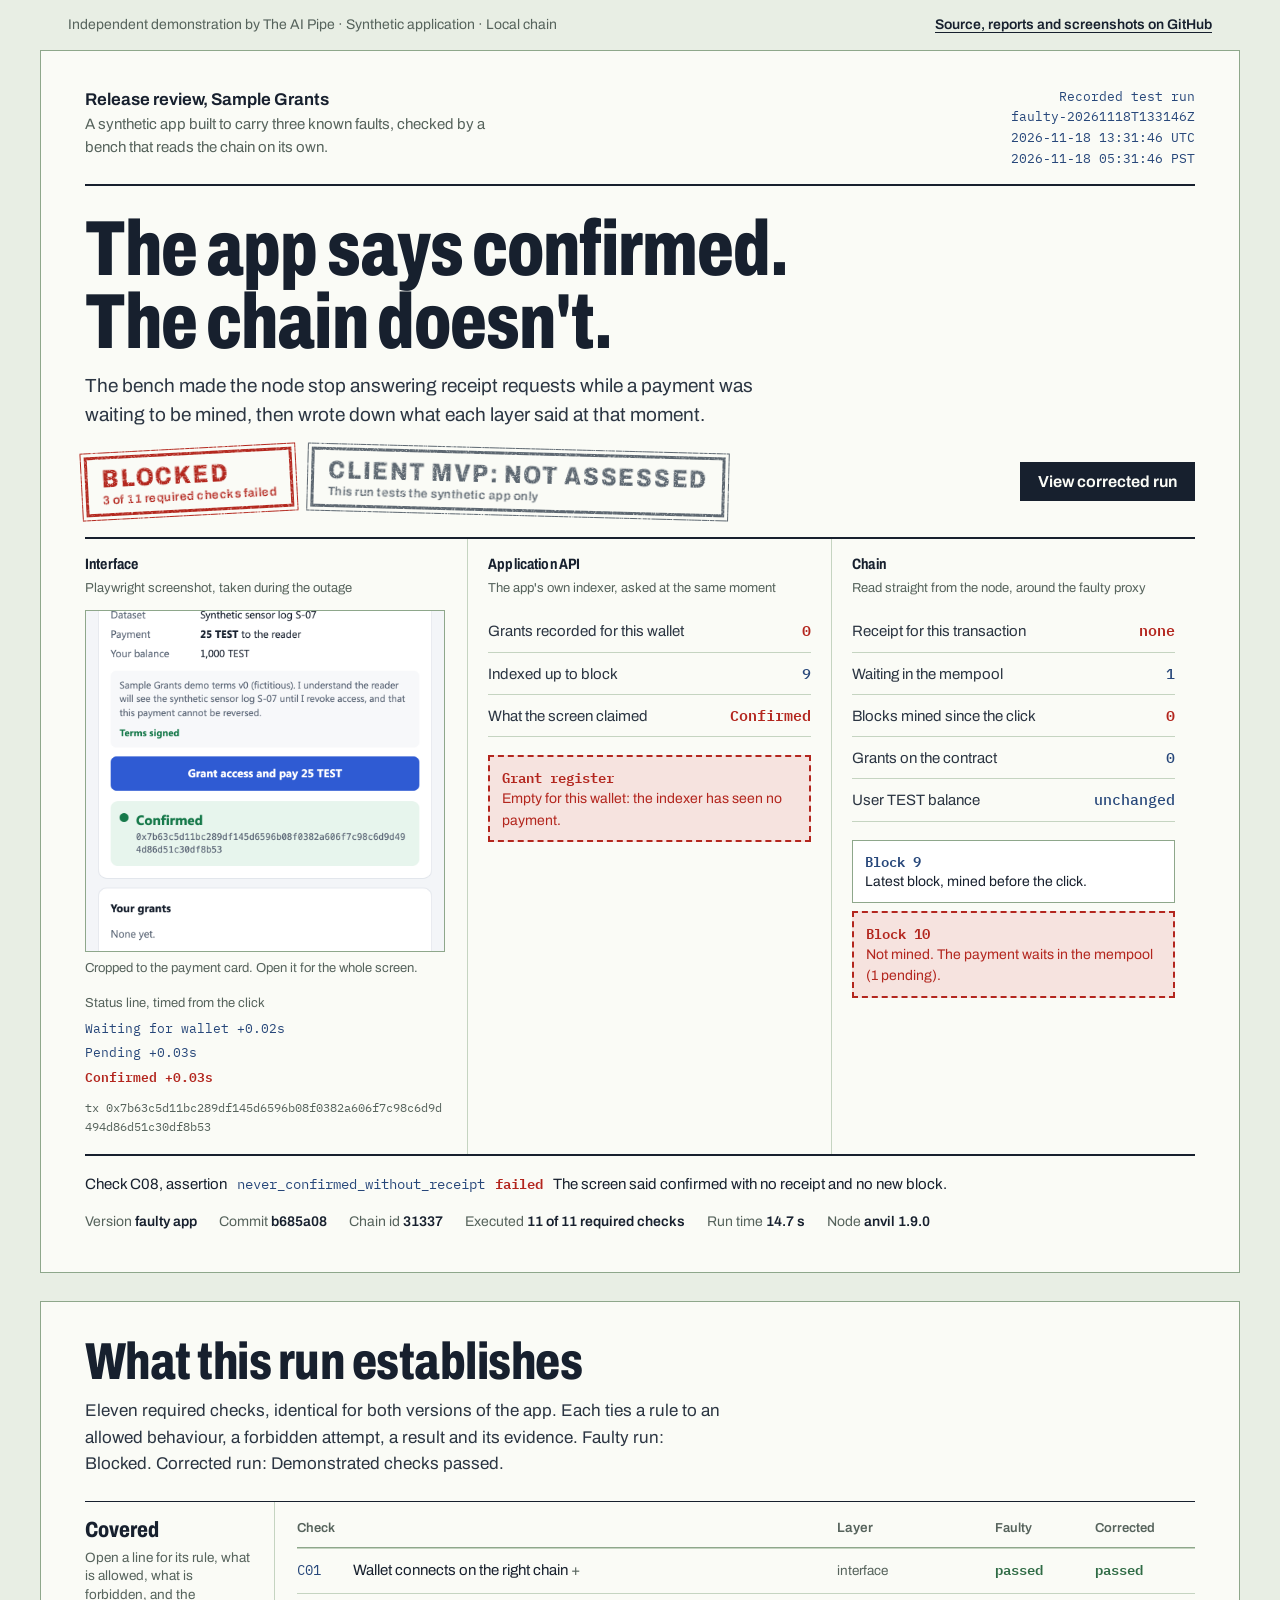
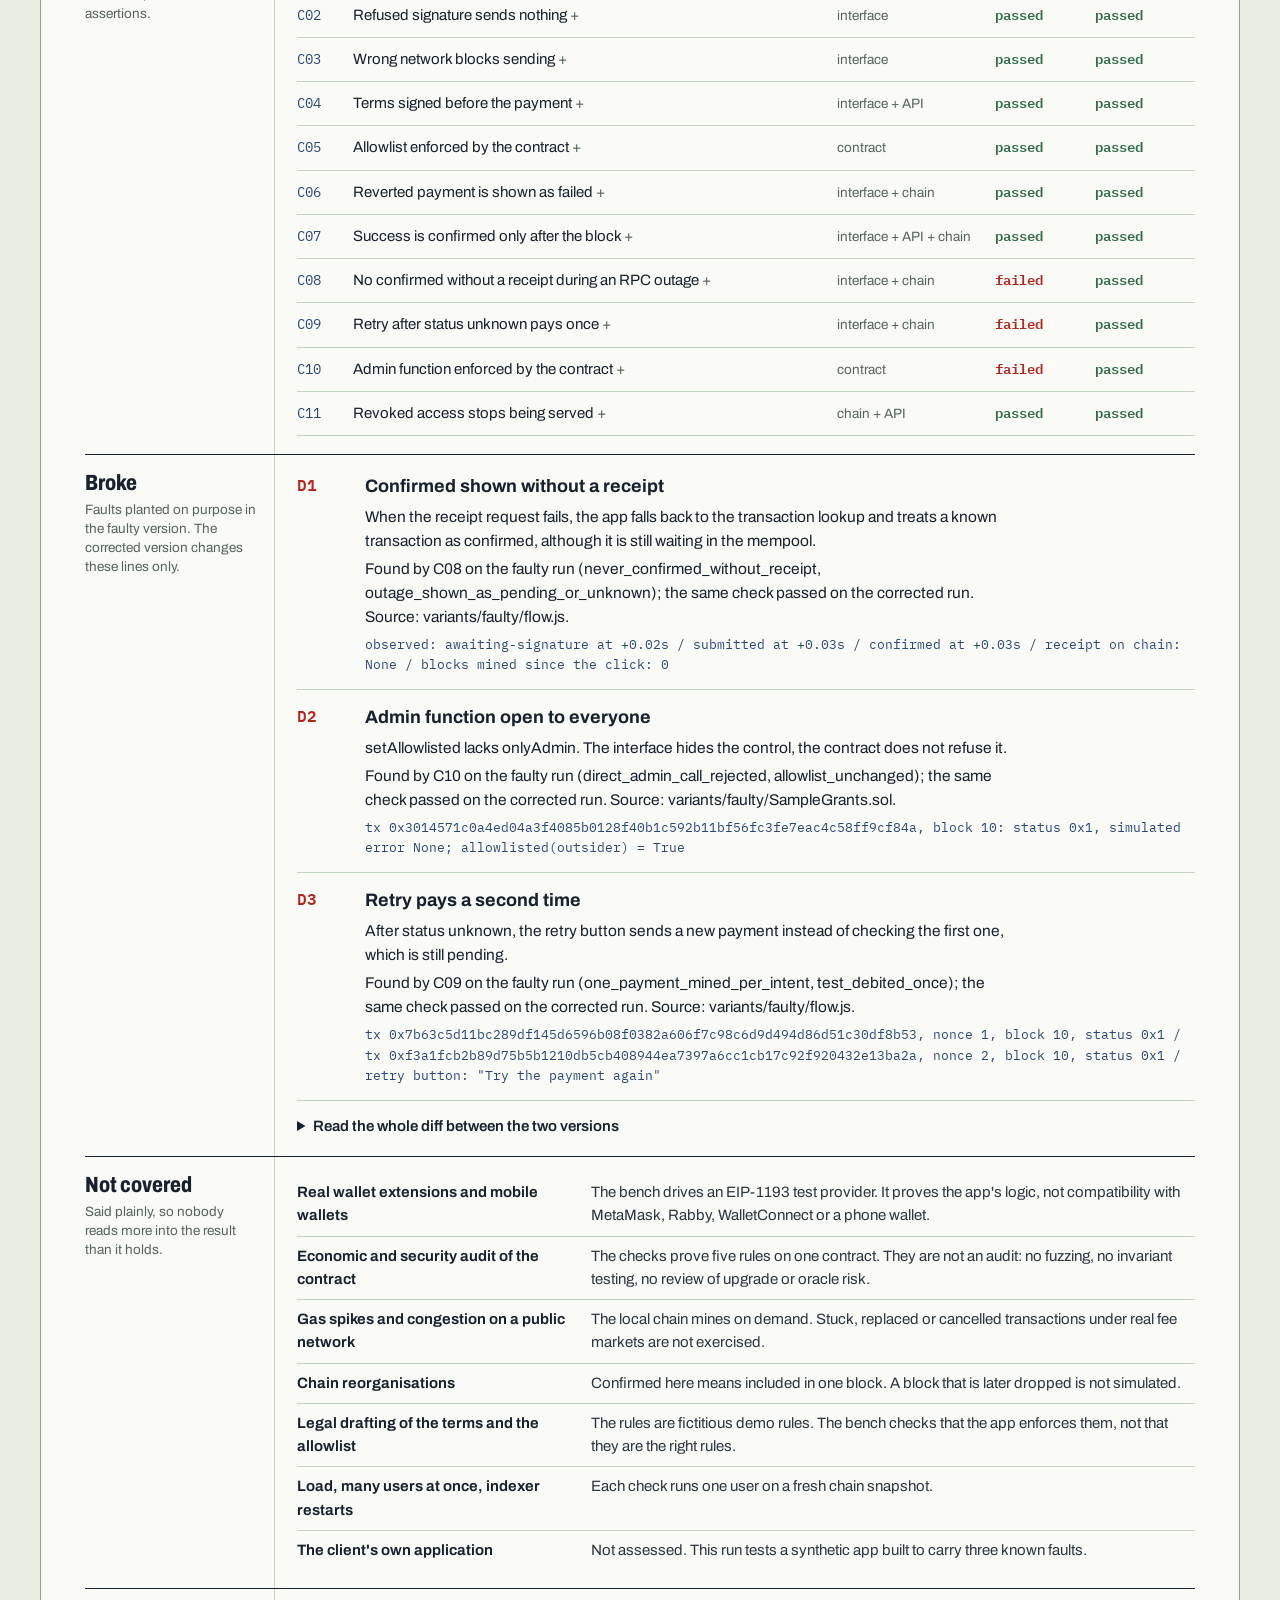
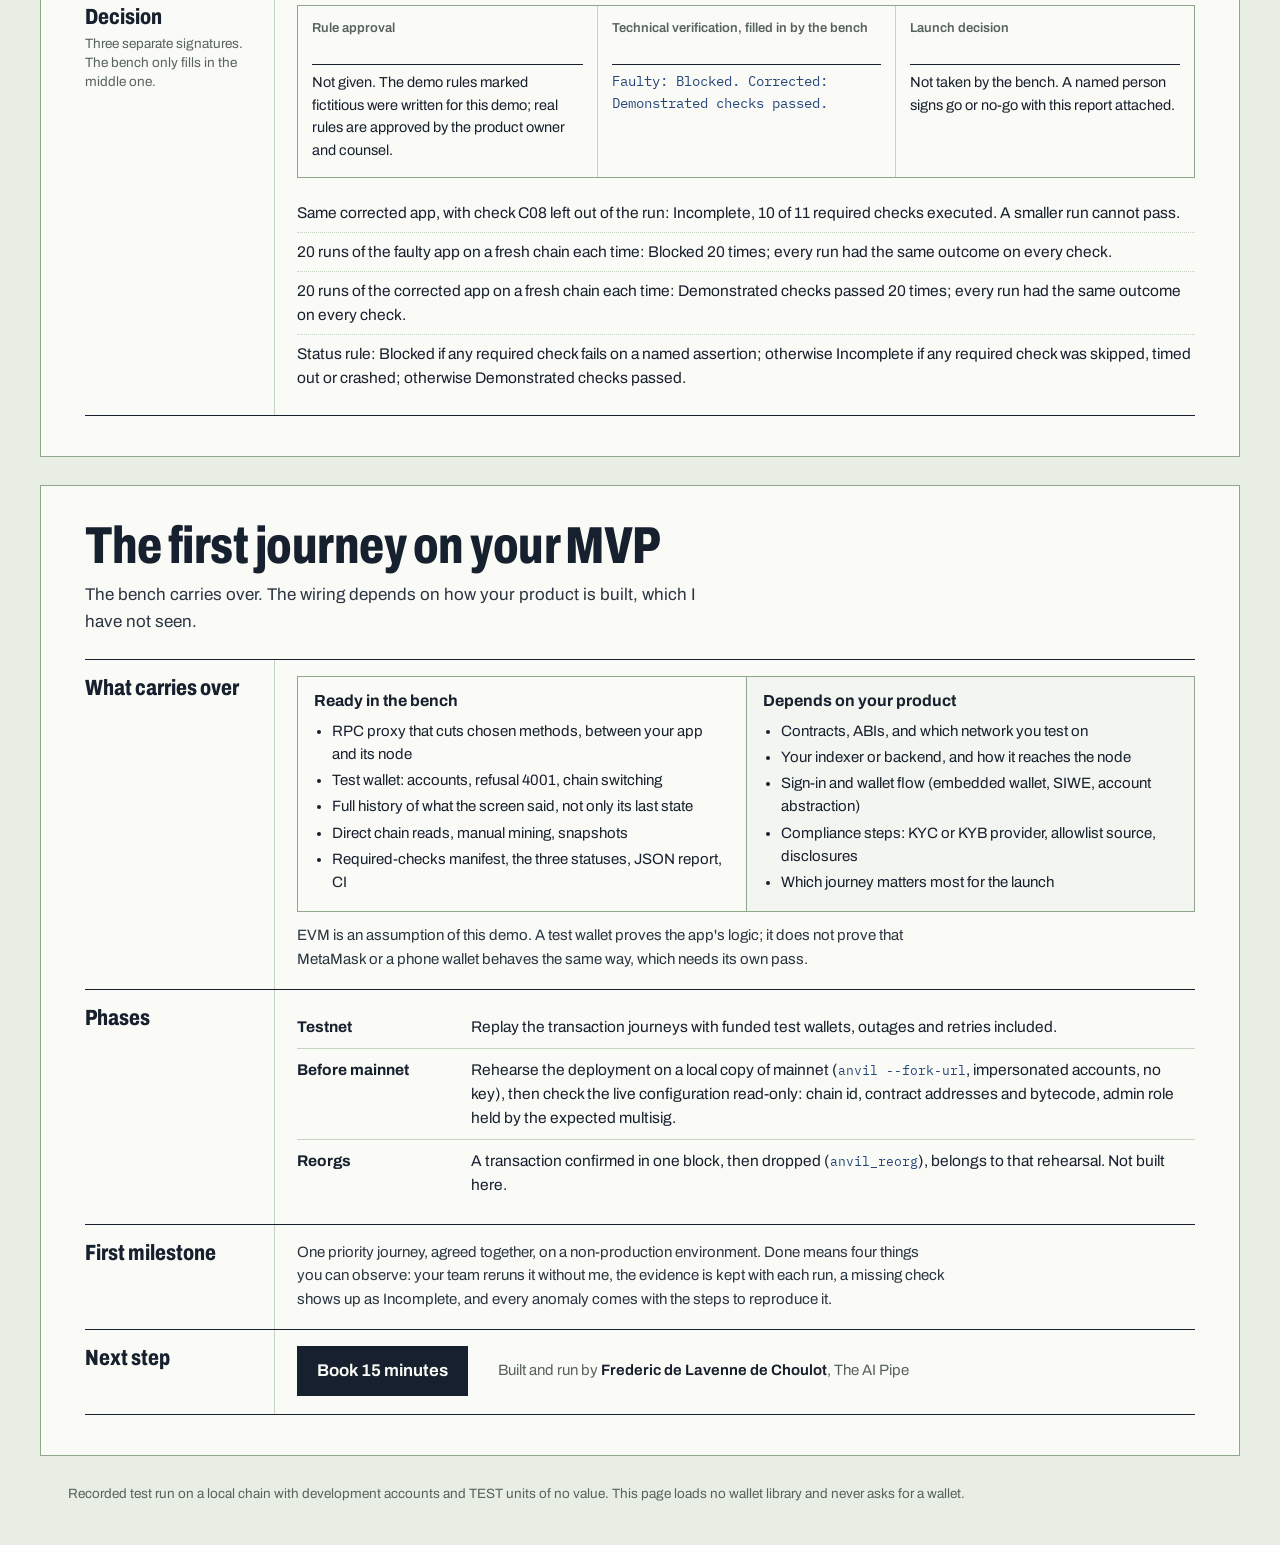
==== site/index.html @ fc31a2d0 "Recorded runs (faulty, corrected, one check removed), 20-run stability per variant, demo page and it" ====
<!doctype html>
<html lang="en">
<head>
<meta charset="utf-8">
<meta name="viewport" content="width=device-width, initial-scale=1">
<meta name="robots" content="noindex, nofollow">
<title>Release Evidence Bench</title>
<meta name="description" content="A release bench for EVM dApps, run on a synthetic app with three planted faults: the screen said confirmed while the chain had nothing.">
<link rel="icon" href="favicon.svg" type="image/svg+xml">
<link rel="icon" href="favicon.png" type="image/png">
<link rel="apple-touch-icon" href="apple-touch-icon.png">
<link rel="preconnect" href="https://fonts.googleapis.com">
<link rel="preconnect" href="https://fonts.gstatic.com" crossorigin>
<link href="https://fonts.googleapis.com/css2?family=Archivo:wdth,wght@62..125,300..900&family=IBM+Plex+Mono:wght@400;500;600&display=swap" rel="stylesheet">
<style>
:root {
  --paper: #e8eee4;
  --sheet: #fafbf6;
  --rule: #c5d4c1;
  --rule-strong: #8ea78b;
  --ink: #17202e;
  --muted: #56635c;
  --carbon: #27477a;
  --red: #b3261e;
  --red-wash: #f6e3df;
  --green: #2f6b45;
  --green-wash: #e1efe5;
  --grey-stamp: #5c6670;
  --mono: "IBM Plex Mono", ui-monospace, Menlo, monospace;
  --sans: "Archivo", system-ui, sans-serif;
}
* { box-sizing: border-box; }
html { -webkit-text-size-adjust: 100%; }
body { margin: 0; background: var(--paper); color: var(--ink); font: 400 17px/1.55 var(--sans); font-variation-settings: "wdth" 100; }
a { color: inherit; text-decoration-thickness: 1px; text-underline-offset: 3px; }
a:focus-visible, button:focus-visible, summary:focus-visible { outline: 2px solid var(--carbon); outline-offset: 3px; }
code, .typed { font-family: var(--mono); color: var(--carbon); font-size: .86em; }

.strip { display: flex; justify-content: space-between; gap: 16px; flex-wrap: wrap; max-width: 1200px; margin: 0 auto; padding: 14px 28px; font-size: 14px; color: var(--muted); }
.strip a { color: var(--ink); font-weight: 600; }

.sheet { max-width: 1200px; margin: 0 auto 28px; background: var(--sheet); border: 1px solid var(--rule-strong); }

/* ---------- 1. the contradiction ---------- */
.review { padding: 36px 44px 40px; position: relative; }
.formhead { display: flex; justify-content: space-between; gap: 24px; align-items: flex-start; border-bottom: 2px solid var(--ink); padding-bottom: 14px; }
.formhead .doc { font-size: 15px; color: var(--muted); max-width: 46ch; }
.formhead .doc strong { color: var(--ink); font-weight: 650; display: block; font-size: 17px; }
.recorded { font-family: var(--mono); font-size: 13px; color: var(--carbon); text-align: right; line-height: 1.6; }
h1 { font-weight: 820; font-variation-settings: "wdth" 72; font-size: clamp(44px, 6.1vw, 86px); line-height: .94; letter-spacing: -.012em; margin: 26px 0 12px; max-width: none; }
h1 span { display: block; }
.lede { font-size: 19px; max-width: 62ch; margin: 0 0 22px; color: #2b3542; }

.verdict { display: flex; gap: 18px; align-items: center; flex-wrap: wrap; margin: 0 0 26px; }
.stamp { --c: var(--red); font-weight: 800; font-variation-settings: "wdth" 88; font-size: 25px; letter-spacing: .07em; text-transform: uppercase; color: var(--c); border: 3px solid var(--c); outline: 1px solid var(--c); outline-offset: 3px; padding: 6px 14px 5px; transform: rotate(-3deg); filter: url(#ink); line-height: 1.15; background: transparent; }
.stamp.pass { --c: var(--green); }
.stamp.neutral { --c: var(--grey-stamp); transform: rotate(1.5deg); }
.stamp small { display: block; font-size: 12px; letter-spacing: .04em; font-weight: 600; text-transform: none; font-variation-settings: "wdth" 100; }
.stamp.thud { animation: thud .38s cubic-bezier(.2, .9, .3, 1.2); }
@keyframes thud { 0% { transform: rotate(-3deg) scale(1.35); opacity: 0; } 70% { opacity: 1; } 100% { transform: rotate(-3deg) scale(1); } }
.switch { margin-left: auto; font: 650 16px var(--sans); padding: 11px 18px; background: var(--ink); color: var(--sheet); border: 0; cursor: pointer; }
.switch:hover { background: #2a3648; }

.ledger { display: grid; grid-template-columns: minmax(300px, 1.05fr) 1fr 1fr; border-top: 2px solid var(--ink); border-bottom: 2px solid var(--ink); }
.col { padding: 14px 20px 18px; border-left: 1px solid var(--rule); min-width: 0; }
.col:first-child { border-left: 0; padding-left: 0; }
.col h2 { font-size: 15px; font-weight: 700; font-variation-settings: "wdth" 80; margin: 0 0 2px; letter-spacing: .01em; }
.col .src { font-size: 13px; color: var(--muted); margin: 0 0 12px; }
.shotwrap { display: block; max-width: 360px; border: 1px solid var(--rule-strong); background: #fff; }
.shot { display: block; width: 100%; height: 340px; object-fit: cover; object-position: 50% 74%; }
.shotwrap:hover { border-color: var(--ink); }
.shotnote { font-size: 13px; color: var(--muted); margin: 6px 0 0; }
.entries { margin: 0; }
.entry { display: grid; grid-template-columns: 1fr auto; gap: 12px; padding: 9px 0 8px; border-bottom: 1px solid var(--rule); align-items: baseline; }
.entry dt { font-size: 15px; color: #2b3542; }
.entry dd { margin: 0; font-family: var(--mono); color: var(--carbon); font-size: 15px; text-align: right; font-weight: 500; }
.entry.hit dd { color: var(--red); font-weight: 600; }
.entry.ok dd { color: var(--green); font-weight: 600; }
.history { font-family: var(--mono); font-size: 13px; color: var(--carbon); margin: 14px 0 0; padding: 0; list-style: none; }
.history li { padding: 2px 0; }
.history li.bad { color: var(--red); font-weight: 600; }
.blocks { margin: 18px 0 0; display: grid; gap: 8px; }
.blk { border: 1px solid var(--rule-strong); padding: 9px 12px; font-size: 14px; background: #fff; }
.blk b { display: block; font-family: var(--mono); font-weight: 600; color: var(--carbon); font-size: 14px; }
.blk.open { border: 2px dashed var(--carbon); background: transparent; color: var(--carbon); }
.blk.open.hit { border-color: var(--red); color: var(--red); background: var(--red-wash); }
.blk.open.hit b { color: var(--red); }
.histcap { font-size: 13px; color: var(--muted); margin: 14px 0 0; }
.history { margin-top: 4px !important; }
.txline { font-family: var(--mono); font-size: 12px; color: var(--muted); word-break: break-all; margin-top: 10px; }
.finding { margin: 16px 0 0; font-size: 15px; display: flex; gap: 10px; flex-wrap: wrap; align-items: baseline; }
.finding .typed { font-size: 14px; }
.finding .res { font-family: var(--mono); font-weight: 600; font-size: 14px; }
.finding .res.failed { color: var(--red); } .finding .res.passed { color: var(--green); }
.runmeta { margin-top: 14px; font-size: 14px; color: var(--muted); display: flex; gap: 6px 22px; flex-wrap: wrap; }
.runmeta span b { font-weight: 600; color: var(--ink); }

/* ---------- forms: sections 2 and 3 ---------- */
.form { padding: 34px 44px 40px; }
.form > h2 { font-weight: 800; font-variation-settings: "wdth" 75; font-size: clamp(32px, 4.2vw, 52px); line-height: 1; margin: 0 0 10px; letter-spacing: -.01em; }
.form > .intro { max-width: 64ch; margin: 0 0 24px; color: #2b3542; }
.row { display: grid; grid-template-columns: 190px 1fr; border-top: 1px solid var(--ink); }
.row:last-of-type { border-bottom: 1px solid var(--ink); }
.row > .cap { padding: 16px 18px 16px 0; border-right: 1px solid var(--rule); }
.row > .cap h3 { margin: 0; font-size: 22px; font-weight: 780; font-variation-settings: "wdth" 78; line-height: 1.1; }
.row > .cap p { margin: 6px 0 0; font-size: 13.5px; color: var(--muted); line-height: 1.4; }
.row > .body { padding: 16px 0 18px 22px; min-width: 0; }

table.checks { width: 100%; border-collapse: collapse; font-size: 15px; }
.checks th { text-align: left; font-weight: 600; font-size: 13px; color: var(--muted); padding: 0 8px 8px 0; border-bottom: 1px solid var(--rule-strong); }
.checks td { padding: 0; border-bottom: 1px solid var(--rule); vertical-align: top; }
.checks .res { font-family: var(--mono); font-size: 13.5px; font-weight: 600; white-space: nowrap; }
.res.passed { color: var(--green); } .res.failed { color: var(--red); } .res.skipped, .res.error { color: #8a5a00; }
.checks button.rowbtn { all: unset; box-sizing: border-box; display: grid; grid-template-columns: 48px 1fr 150px 92px 100px; gap: 8px; width: 100%; padding: 10px 0; cursor: pointer; align-items: baseline; }
.checks button.rowbtn:hover .t { text-decoration: underline; text-underline-offset: 3px; }
.checks button.rowbtn:focus-visible { outline: 2px solid var(--carbon); outline-offset: 2px; }
.checks .id { font-family: var(--mono); color: var(--carbon); font-size: 13.5px; }
.checks .layer { font-size: 13.5px; color: var(--muted); }
.checks .t::after { content: " +"; color: var(--muted); }
.checks tr.open .t::after { content: " \2212"; }
.headrow { display: grid; grid-template-columns: 48px 1fr 150px 92px 100px; gap: 8px; font-size: 13px; color: var(--muted); font-weight: 600; padding-bottom: 8px; border-bottom: 1px solid var(--rule-strong); }
.trace { display: none; padding: 4px 0 18px 56px; }
tr.open .trace { display: block; }
.chain { display: grid; grid-template-columns: repeat(4, minmax(0, 1fr)); gap: 0; border: 1px solid var(--rule); margin: 6px 0 12px; }
.chain div { padding: 9px 12px; border-left: 1px solid var(--rule); font-size: 14px; }
.chain div:first-child { border-left: 0; }
.chain b { display: block; font-size: 12.5px; color: var(--muted); font-weight: 600; margin-bottom: 2px; }
.fict { font-size: 12px; color: #8a5a00; border: 1px solid #d9b86a; padding: 0 5px; margin-left: 4px; white-space: nowrap; }
.asserts { width: 100%; border-collapse: collapse; font-size: 13.5px; }
.asserts td, .asserts th { text-align: left; padding: 5px 8px 5px 0; border-bottom: 1px dotted var(--rule); vertical-align: top; }
.asserts th { font-size: 12.5px; color: var(--muted); font-weight: 600; }
.asserts td { font-family: var(--mono); color: var(--carbon); overflow-wrap: anywhere; }
.asserts td.n { width: 30%; overflow-wrap: normal; word-break: break-all; }
.asserts td.n { color: var(--ink); }
.asserts td.bad { color: var(--red); }
.vs { font-size: 13px; color: var(--muted); margin: 10px 0 4px; }

.faults { display: grid; gap: 0; }
.fault { display: grid; grid-template-columns: 54px 1fr; gap: 6px 14px; padding: 14px 0; border-bottom: 1px solid var(--rule); }
.fault:first-child { padding-top: 2px; }
.fault .fid { font-family: var(--mono); font-weight: 600; color: var(--red); font-size: 16px; }
.fault h4 { margin: 0; font-size: 18px; font-weight: 700; }
.fault p { margin: 4px 0 0; max-width: 72ch; font-size: 15.5px; }
.fault .ev { font-family: var(--mono); color: var(--carbon); font-size: 13px; margin-top: 6px; word-break: break-all; }
details.diff { margin-top: 14px; }
details.diff summary { cursor: pointer; font-weight: 600; font-size: 15px; }
pre.diff { font: 12.5px/1.5 var(--mono); background: #f2f4ef; border: 1px solid var(--rule); padding: 12px 14px; overflow-x: auto; margin: 10px 0 0; max-height: 520px; }
pre.diff .a { color: var(--green); background: #e4f1e7; display: inline-block; min-width: 100%; }
pre.diff .d { color: var(--red); background: #f8e7e4; display: inline-block; min-width: 100%; }
pre.diff .h { color: var(--muted); }

ul.nc { margin: 0; padding: 0; list-style: none; }
ul.nc li { padding: 8px 0; border-bottom: 1px solid var(--rule); display: grid; grid-template-columns: minmax(180px, 280px) 1fr; gap: 14px; font-size: 15px; }
ul.nc li:last-child { border-bottom: 0; }
ul.nc b { font-weight: 650; }
ul.nc span { color: #2b3542; }

.sign { display: grid; grid-template-columns: repeat(3, minmax(0, 1fr)); border: 1px solid var(--rule-strong); }
.sign > div { padding: 12px 14px 16px; border-left: 1px solid var(--rule); }
.sign > div:first-child { border-left: 0; }
.sign b { display: block; font-size: 13px; color: var(--muted); font-weight: 600; }
.sign .line { margin-top: 26px; border-top: 1px solid var(--ink); padding-top: 6px; font-size: 14.5px; }
.sign .line.typed { font-size: 14px; }
.proofs { margin: 16px 0 0; padding: 0; list-style: none; }
.proofs li { padding: 7px 0; border-bottom: 1px dotted var(--rule); font-size: 15.5px; }
.proofs li:last-child { border-bottom: 0; }

.split { display: grid; grid-template-columns: 1fr 1fr; border: 1px solid var(--rule-strong); }
.split > div { padding: 12px 16px 14px; }
.split > div + div { border-left: 1px solid var(--rule-strong); background: #f3f6f0; }
.split h4 { margin: 0 0 6px; font-size: 16px; font-weight: 700; }
.split ul { margin: 0; padding-left: 18px; font-size: 15px; }
.split li { margin: 3px 0; }
.note { font-size: 15px; color: #2b3542; margin: 12px 0 0; max-width: 72ch; }
.phases { margin: 0; padding: 0; list-style: none; }
.phases li { display: grid; grid-template-columns: 160px 1fr; gap: 14px; padding: 9px 0; border-bottom: 1px solid var(--rule); font-size: 15.5px; }
.phases li:last-child { border-bottom: 0; }
.phases b { font-weight: 700; }
.cta { display: flex; gap: 18px 30px; align-items: center; flex-wrap: wrap; }
.cta a.book { background: var(--ink); color: var(--sheet); text-decoration: none; font-weight: 650; padding: 12px 20px; }
.cta a.book:hover { background: #2a3648; }
.cta .by { font-size: 15px; color: var(--muted); }
.cta .by b { color: var(--ink); font-weight: 650; }
footer { max-width: 1200px; margin: 0 auto; padding: 0 28px 40px; font-size: 13.5px; color: var(--muted); }
.err { color: var(--red); font-family: var(--mono); padding: 20px 0; }

@media (max-width: 980px) {
  .ledger { grid-template-columns: 1fr 1fr; }
  .ledger .col:first-child { grid-column: 1 / -1; border-bottom: 1px solid var(--rule); padding-bottom: 18px; display: grid; grid-template-columns: minmax(0, 300px) 1fr; gap: 0 22px; }
  .ledger .col:first-child > h2, .ledger .col:first-child > .src { grid-column: 1 / -1; }
  .ledger .col:nth-child(2) { border-left: 0; padding-left: 0; }
}
@media (max-width: 720px) {
  body { font-size: 16px; }
  .strip { padding: 12px 16px; font-size: 13px; }
  .sheet { border-left: 0; border-right: 0; }
  .review, .form { padding: 24px 16px 28px; }
  .formhead { flex-direction: column; gap: 10px; }
  .recorded { text-align: left; }
  h1 { margin-top: 22px; }
  .lede { font-size: 17px; }
  .switch { margin-left: 0; width: 100%; }
  .stamp { font-size: 21px; margin-left: 4px; }
  .ledger { grid-template-columns: 1fr; }
  .ledger .col:first-child { display: block; }
  .col { border-left: 0; padding: 14px 0 16px; border-top: 1px solid var(--rule); }
  .col:first-child { border-top: 0; }
  .shotwrap { max-width: 100%; }
  .shot { height: auto; aspect-ratio: 480 / 430; }
  .row { grid-template-columns: 1fr; }
  .row > .cap { border-right: 0; padding: 14px 0 4px; }
  .row > .body { padding: 6px 0 16px; }
  .headrow, .checks button.rowbtn { grid-template-columns: 40px 1fr 62px 72px; }
  .headrow .layer, .checks .layer { display: none; }
  .trace { padding-left: 0; }
  .chain { grid-template-columns: 1fr 1fr; }
  .chain div:nth-child(3) { border-left: 0; }
  .chain div:nth-child(n+3) { border-top: 1px solid var(--rule); }
  ul.nc li { grid-template-columns: 1fr; gap: 2px; }
  .sign { grid-template-columns: 1fr; }
  .sign > div { border-left: 0; border-top: 1px solid var(--rule); }
  .sign > div:first-child { border-top: 0; }
  .split { grid-template-columns: 1fr; }
  .split > div + div { border-left: 0; border-top: 1px solid var(--rule-strong); }
  .phases li { grid-template-columns: 1fr; gap: 2px; }
  .fault { grid-template-columns: 38px 1fr; }
  footer { padding: 0 16px 32px; }
}
@media (prefers-reduced-motion: reduce) { .stamp.thud { animation: none; } }
</style>
</head>
<body>
<svg width="0" height="0" style="position:absolute" aria-hidden="true">
  <filter id="ink"><feTurbulence type="fractalNoise" baseFrequency=".9" numOctaves="2" seed="7" result="n"/><feColorMatrix in="n" type="matrix" values="0 0 0 0 0  0 0 0 0 0  0 0 0 0 0  0 0 0 -3.2 2.75" result="m"/><feComposite in="SourceGraphic" in2="m" operator="in"/></filter>
</svg>

<div class="strip">
  <span>Independent demonstration by The AI Pipe · Synthetic application · Local chain</span>
  <a href="https://github.com/fred1433/web3-release-evidence">Source, reports and screenshots on GitHub</a>
</div>

<main>
<section class="sheet review" aria-labelledby="h1">
  <div class="formhead">
    <div class="doc"><strong>Release review, Sample Grants</strong>A synthetic app built to carry three known faults, checked by a bench that reads the chain on its own.</div>
    <div class="recorded" id="recorded">Recorded test run</div>
  </div>

  <h1 id="h1"><span>The app says confirmed.</span> <span>The chain doesn't.</span></h1>
  <p class="lede" id="lede">The bench made the node stop answering receipt requests while a payment was waiting to be mined, then wrote down what each layer said at that moment.</p>

  <div class="verdict">
    <div class="stamp" id="stamp" role="status"></div>
    <div class="stamp neutral" id="mvp"></div>
    <button class="switch" id="switch" type="button" aria-pressed="false">View corrected run</button>
  </div>

  <div class="ledger" id="ledger">
    <div class="col">
      <h2>Interface</h2>
      <p class="src">Playwright screenshot, taken during the outage</p>
      <a class="shotwrap" id="shotlink" href="#" target="_blank" rel="noopener"><img class="shot" id="shot" alt="" width="480" height="696"></a>
      <p class="shotnote">Cropped to the payment card. Open it for the whole screen.</p>
      <div>
        <p class="histcap">Status line, timed from the click</p>
        <ol class="history" id="history" aria-label="Every state the status line showed, timed from the click"></ol>
        <div class="txline" id="txline"></div>
      </div>
    </div>
    <div class="col">
      <h2>Application API</h2>
      <p class="src">The app's own indexer, asked at the same moment</p>
      <dl class="entries" id="api"></dl>
      <div class="blocks" id="apiblocks"></div>
    </div>
    <div class="col">
      <h2>Chain</h2>
      <p class="src">Read straight from the node, around the faulty proxy</p>
      <dl class="entries" id="chain"></dl>
      <div class="blocks" id="blocks"></div>
    </div>
  </div>
  <p class="finding" id="finding"></p>
  <div class="runmeta" id="runmeta"></div>
</section>

<section class="sheet form" aria-labelledby="h2">
  <h2 id="h2">What this run establishes</h2>
  <p class="intro" id="intro2"></p>

  <div class="row">
    <div class="cap"><h3>Covered</h3><p>Open a line for its rule, what is allowed, what is forbidden, and the assertions.</p></div>
    <div class="body">
      <table class="checks" id="checks"><tbody></tbody></table>
    </div>
  </div>
  <div class="row">
    <div class="cap"><h3>Broke</h3><p>Faults planted on purpose in the faulty version. The corrected version changes these lines only.</p></div>
    <div class="body">
      <div class="faults" id="faults"></div>
      <details class="diff"><summary>Read the whole diff between the two versions</summary><pre class="diff" id="diff"></pre></details>
    </div>
  </div>
  <div class="row">
    <div class="cap"><h3>Not covered</h3><p>Said plainly, so nobody reads more into the result than it holds.</p></div>
    <div class="body"><ul class="nc" id="nc"></ul></div>
  </div>
  <div class="row">
    <div class="cap"><h3>Decision</h3><p>Three separate signatures. The bench only fills in the middle one.</p></div>
    <div class="body">
      <div class="sign" id="sign"></div>
      <ul class="proofs" id="proofs"></ul>
    </div>
  </div>
</section>

<section class="sheet form" aria-labelledby="h3">
  <h2 id="h3">The first journey on your MVP</h2>
  <p class="intro">The bench carries over. The wiring depends on how your product is built, which I have not seen.</p>
  <div class="row">
    <div class="cap"><h3>What carries over</h3></div>
    <div class="body">
      <div class="split">
        <div><h4>Ready in the bench</h4><ul>
          <li>RPC proxy that cuts chosen methods, between your app and its node</li>
          <li>Test wallet: accounts, refusal 4001, chain switching</li>
          <li>Full history of what the screen said, not only its last state</li>
          <li>Direct chain reads, manual mining, snapshots</li>
          <li>Required-checks manifest, the three statuses, JSON report, CI</li>
        </ul></div>
        <div><h4>Depends on your product</h4><ul>
          <li>Contracts, ABIs, and which network you test on</li>
          <li>Your indexer or backend, and how it reaches the node</li>
          <li>Sign-in and wallet flow (embedded wallet, SIWE, account abstraction)</li>
          <li>Compliance steps: KYC or KYB provider, allowlist source, disclosures</li>
          <li>Which journey matters most for the launch</li>
        </ul></div>
      </div>
      <p class="note">EVM is an assumption of this demo. A test wallet proves the app's logic; it does not prove that MetaMask or a phone wallet behaves the same way, which needs its own pass.</p>
    </div>
  </div>
  <div class="row">
    <div class="cap"><h3>Phases</h3></div>
    <div class="body">
      <ul class="phases">
        <li><b>Testnet</b><span>Replay the transaction journeys with funded test wallets, outages and retries included.</span></li>
        <li><b>Before mainnet</b><span>Rehearse the deployment on a local copy of mainnet (<code>anvil --fork-url</code>, impersonated accounts, no key), then check the live configuration read-only: chain id, contract addresses and bytecode, admin role held by the expected multisig.</span></li>
        <li><b>Reorgs</b><span>A transaction confirmed in one block, then dropped (<code>anvil_reorg</code>), belongs to that rehearsal. Not built here.</span></li>
      </ul>
    </div>
  </div>
  <div class="row">
    <div class="cap"><h3>First milestone</h3></div>
    <div class="body">
      <p class="note" style="margin-top:0">One priority journey, agreed together, on a non-production environment. Done means four things you can observe: your team reruns it without me, the evidence is kept with each run, a missing check shows up as Incomplete, and every anomaly comes with the steps to reproduce it.</p>
    </div>
  </div>
  <div class="row">
    <div class="cap"><h3>Next step</h3></div>
    <div class="body cta">
      <a class="book" href="https://cal.theaipipe.com">Book 15 minutes</a>
      <span class="by">Built and run by <b>Frederic de Lavenne de Choulot</b>, The AI Pipe</span>
    </div>
  </div>
</section>
</main>
<footer>Recorded test run on a local chain with development accounts and TEST units of no value. This page loads no wallet library and never asks for a wallet.</footer>

<script>
(async () => {
  const $ = (id) => document.getElementById(id);
  const el = (tag, cls, text) => { const e = document.createElement(tag); if (cls) e.className = cls; if (text != null) e.textContent = text; return e; };
  let D;
  try {
    const get = async (p, t, n = 0) => { try { const r = await fetch(p); if (!r.ok) throw new Error(p + ' ' + r.status); return t ? r.text() : r.json(); } catch (e) { if (n < 2) { await new Promise((ok) => setTimeout(ok, 400)); return get(p, t, n + 1); } throw e; } };
    const [faulty, corrected, skip, sf, sc, diff] = await Promise.all([
      get('data/faulty.json'), get('data/corrected.json'), get('data/corrected-skip-C08.json'),
      get('data/stability-faulty.json'), get('data/stability-corrected.json'), get('data/variants.diff', true)]);
    D = { faulty, corrected, skip, sf, sc, diff };
  } catch (e) {
    $('ledger').replaceChildren(el('p', 'err', 'The recorded reports could not be loaded: ' + e.message));
    return;
  }
  const byId = (r, id) => r.checks.find((c) => c.id === id);
  const short = (h) => h ? h.slice(0, 10) + '…' + h.slice(-6) : '';
  const words = ['zero', 'one', 'two', 'three', 'four', 'five', 'six', 'seven', 'eight', 'nine', 'ten', 'eleven', 'twelve'];
  const say = (n) => words[n] || String(n);
  const TITLES = { submitted: 'Pending', confirmed: 'Confirmed', unknown: 'Status unknown', 'awaiting-signature': 'Waiting for wallet', reverted: 'Failed', rejected: 'Declined' };

  // ---------- section 1 ----------
  let view = 'faulty';
  function entry(dl, label, value, cls) {
    const row = el('div', 'entry' + (cls ? ' ' + cls : ''));
    row.append(el('dt', null, label), el('dd', null, value));
    dl.append(row);
  }
  function render(animate) {
    const r = D[view];
    const c8 = byId(r, 'C08');
    const cols = c8.evidence.columns;
    const bad = r.status === 'Blocked';
    const st = $('stamp');
    st.className = 'stamp' + (bad ? '' : ' pass');
    st.replaceChildren(document.createTextNode(r.status), el('small', null,
      bad ? `${r.counts.failed} of ${r.counts.required} required checks failed` : `${r.counts.passed} of ${r.counts.required} required checks passed`));
    if (animate) { st.classList.remove('thud'); void st.offsetWidth; st.classList.add('thud'); }
    $('mvp').replaceChildren(document.createTextNode('Client MVP: ' + r.client_mvp), el('small', null, 'This run tests the synthetic app only'));
    $('shot').src = 'data/' + c8.evidence.screenshot;
    $('shotlink').href = 'data/' + c8.evidence.screenshot;
    $('shot').alt = `Screenshot of the synthetic app during the outage, ${view} version: the status line reads "${cols.interface.status}".`;
    const hist = $('history'); hist.replaceChildren();
    for (const h of cols.interface.history) {
      const state = h.split(' at ')[0];
      hist.append(el('li', state === 'confirmed' ? 'bad' : '', `${TITLES[state] || state}  ${h.split(' at ')[1]}`));
    }
    $('txline').textContent = 'tx ' + cols.interface.tx;
    const api = $('api'); api.replaceChildren();
    entry(api, 'Grants recorded for this wallet', String(cols.api.grants_for_user), cols.api.grants_for_user === 0 && bad ? 'hit' : '');
    entry(api, 'Indexed up to block', String(cols.api.indexed_block));
    entry(api, 'What the screen claimed', cols.interface.status.split(':')[0], bad ? 'hit' : 'ok');
    const ch = $('chain'); ch.replaceChildren();
    entry(ch, 'Receipt for this transaction', cols.chain.receipt ? 'present' : 'none', bad ? 'hit' : '');
    entry(ch, 'Waiting in the mempool', String(cols.chain.pending_in_mempool));
    entry(ch, 'Blocks mined since the click', String(cols.chain.blocks_mined_since_click), bad ? 'hit' : '');
    entry(ch, 'Grants on the contract', String(cols.chain.grant_count));
    entry(ch, 'User TEST balance', cols.chain.user_test_balance_unchanged ? 'unchanged' : 'changed');
    const blk = (cls, head, text) => { const d = el('div', 'blk' + cls); d.append(el('b', null, head), document.createTextNode(text)); return d; };
    $('blocks').replaceChildren(
      blk('', `Block ${cols.chain.latest_block}`, 'Latest block, mined before the click.'),
      blk(' open' + (bad ? ' hit' : ''), `Block ${cols.chain.latest_block + 1}`, `Not mined. The payment waits in the mempool (${cols.chain.pending_in_mempool} pending).`));
    $('apiblocks').replaceChildren(
      blk(' open' + (bad ? ' hit' : ''), 'Grant register', cols.api.grants_for_user === 0 ? 'Empty for this wallet: the indexer has seen no payment.' : `${cols.api.grants_for_user} grant(s) for this wallet.`));
    const a = c8.assertions[0];
    $('finding').replaceChildren(el('span', null, 'Check C08, assertion'), el('span', 'typed', a.name), el('span', 'res ' + c8.outcome, c8.outcome),
      el('span', null, bad ? 'The screen said confirmed with no receipt and no new block.' : 'The screen said status unknown and offered to check the same transaction again.'));
    $('recorded').replaceChildren(document.createTextNode(r.kind), el('br'), document.createTextNode(r.run_id), el('br'),
      document.createTextNode(r.started.utc), el('br'), document.createTextNode(r.started.pacific));
    $('runmeta').replaceChildren(
      ...[['Version', view === 'faulty' ? 'faulty app' : 'corrected app'], ['Commit', (r.commit || '').slice(0, 7)], ['Chain id', String(r.chain_id)],
        ['Executed', `${r.counts.executed} of ${r.counts.required} required checks`], ['Run time', r.duration_s + ' s'], ['Node', r.versions.anvil.replace(' Version:', '')]]
        .map(([k, v]) => { const s = el('span'); s.append(document.createTextNode(k + ' '), el('b', null, v)); return s; }));
    $('lede').textContent = bad
      ? 'The bench made the node stop answering receipt requests while a payment was waiting to be mined, then wrote down what each layer said at that moment.'
      : 'Corrected run, same outage, same chain state. The screen now says status unknown, and its retry checks the same transaction instead of paying again.';
    const sw = $('switch');
    sw.textContent = view === 'faulty' ? 'View corrected run' : 'View faulty run';
    sw.setAttribute('aria-pressed', String(view === 'corrected'));
  }
  $('switch').addEventListener('click', () => { view = view === 'faulty' ? 'corrected' : 'faulty'; render(true); });
  render(false);

  // ---------- section 2 ----------
  const F = D.faulty, C = D.corrected;
  $('intro2').textContent = `${say(F.counts.required)[0].toUpperCase() + say(F.counts.required).slice(1)} required checks, identical for both versions of the app. Each ties a rule to an allowed behaviour, a forbidden attempt, a result and its evidence. Faulty run: ${F.status}. Corrected run: ${C.status}.`;
  const tb = $('checks').querySelector('tbody');
  const head = el('tr'); const hc = el('td'); const hr = el('div', 'headrow');
  hr.append(el('span', null, 'Check'), el('span', null, ''), el('span', 'layer', 'Layer'), el('span', null, 'Faulty'), el('span', null, 'Corrected'));
  hc.append(hr); head.append(hc); tb.append(head);
  for (const fc of F.checks) {
    const cc = byId(C, fc.id);
    const tr = el('tr'); const td = el('td');
    const b = el('button', 'rowbtn'); b.type = 'button'; b.setAttribute('aria-expanded', 'false');
    b.append(el('span', 'id', fc.id), el('span', 't', fc.title), el('span', 'layer', fc.trace.layer), el('span', 'res ' + fc.outcome, fc.outcome), el('span', 'res ' + cc.outcome, cc.outcome));
    const tr2 = el('div', 'trace');
    const chain = el('div', 'chain');
    const rule = el('div'); rule.append(el('b', null, 'Rule'), document.createTextNode(fc.trace.rule.text)); if (fc.trace.rule.fictitious) rule.append(el('span', 'fict', 'fictitious demo rule'));
    const al = el('div'); al.append(el('b', null, 'Allowed'), document.createTextNode(fc.trace.allowed));
    const fo = el('div'); fo.append(el('b', null, 'Forbidden attempt'), document.createTextNode(fc.trace.forbidden));
    const me = el('div'); me.append(el('b', null, 'How it is checked'), document.createTextNode(fc.trace.method));
    chain.append(rule, al, fo, me);
    tr2.append(chain, el('p', 'vs', 'Criterion: ' + fc.trace.criterion));
    for (const [label, rc] of [['Faulty run', fc], ['Corrected run', cc]]) {
      tr2.append(el('p', 'vs', `${label}: ${rc.outcome}${rc.evidence && rc.evidence.tx ? ', tx ' + short(rc.evidence.tx) + ' in block ' + rc.evidence.block : ''}`));
      const t = el('table', 'asserts');
      const h = el('tr'); h.append(el('th', null, 'Assertion'), el('th', null, 'Observed'), el('th', null, 'Expected')); t.append(h);
      for (const x of rc.assertions) {
        const row = el('tr');
        const obs = Array.isArray(x.observed) ? x.observed.join(', ') : typeof x.observed === 'object' && x.observed ? JSON.stringify(x.observed) : String(x.observed);
        row.append(el('td', 'n', (x.ok ? 'ok  ' : 'FAIL  ') + x.name), el('td', x.ok ? '' : 'bad', obs), el('td', null, String(x.expected)));
        t.append(row);
      }
      tr2.append(t);
    }
    b.addEventListener('click', () => { const o = tr.classList.toggle('open'); b.setAttribute('aria-expanded', String(o)); });
    td.append(b, tr2); tr.append(td); tb.append(tr);
  }

  const fl = $('faults');
  for (const f of F.planted_faults) {
    const rc = byId(F, f.detected_by), cc = byId(C, f.detected_by);
    const failed = rc.assertions.filter((x) => !x.ok);
    const d = el('div', 'fault');
    const body = el('div');
    body.append(el('h4', null, f.title), el('p', null, f.what));
    body.append(el('p', null, `Found by ${f.detected_by} on the faulty run (${failed.map((x) => x.name).join(', ')}); the same check ${cc.outcome} on the corrected run. Source: ${f.where}.`));
    let ev = '';
    if (f.id === 'D1') ev = 'observed: ' + failed[0].observed.join(' / ');
    if (f.id === 'D2') ev = `tx ${rc.evidence.tx}, block ${rc.evidence.block}: ${failed[0].observed}; ${failed[1] ? failed[1].observed : ''}`;
    if (f.id === 'D3') ev = rc.evidence.payments.map((p) => `tx ${p.tx}, nonce ${p.nonce}, block ${p.block}, status ${p.status}`).join(' / ') + ` / retry button: "${rc.evidence.retry_button}"`;
    body.append(el('div', 'ev', ev));
    d.append(el('span', 'fid', f.id), body);
    fl.append(d);
  }
  const pre = $('diff');
  for (const line of D.diff.split('\n')) {
    const cls = line.startsWith('+++') || line.startsWith('---') || line.startsWith('diff ') || line.startsWith('@@') ? 'h' : line.startsWith('+') ? 'a' : line.startsWith('-') ? 'd' : '';
    pre.append(cls ? el('span', cls, line) : document.createTextNode(line), document.createTextNode('\n'));
  }

  const nc = $('nc');
  for (const n of F.not_covered) { const li = el('li'); li.append(el('b', null, n.item), el('span', null, n.why)); nc.append(li); }

  const sign = $('sign');
  const cell = (k, v, typed) => { const d = el('div'); d.append(el('b', null, k), el('div', 'line' + (typed ? ' typed' : ''), v)); return d; };
  sign.append(cell('Rule approval', F.decision.rule_approval), cell('Technical verification, filled in by the bench', `Faulty: ${F.status}. Corrected: ${C.status}.`, true), cell('Launch decision', F.decision.launch_decision));

  const proofs = $('proofs');
  const sk = D.skip;
  const stab = (s) => `${s.runs} runs of the ${s.variant} app on a fresh chain each time: ${Object.entries(s.statuses).map(([k, v]) => `${k} ${v} times`).join(', ')}; ${s.identical ? 'every run had the same outcome on every check' : 'outcomes differed between runs'}.`;
  proofs.append(
    el('li', null, `Same corrected app, with check ${sk.not_executed.join(', ')} left out of the run: ${sk.status}, ${sk.counts.executed} of ${sk.counts.required} required checks executed. A smaller run cannot pass.`),
    el('li', null, stab(D.sf)), el('li', null, stab(D.sc)),
    el('li', null, `Status rule: ${F.status_rule}`));
})();
</script>
</body>
</html>
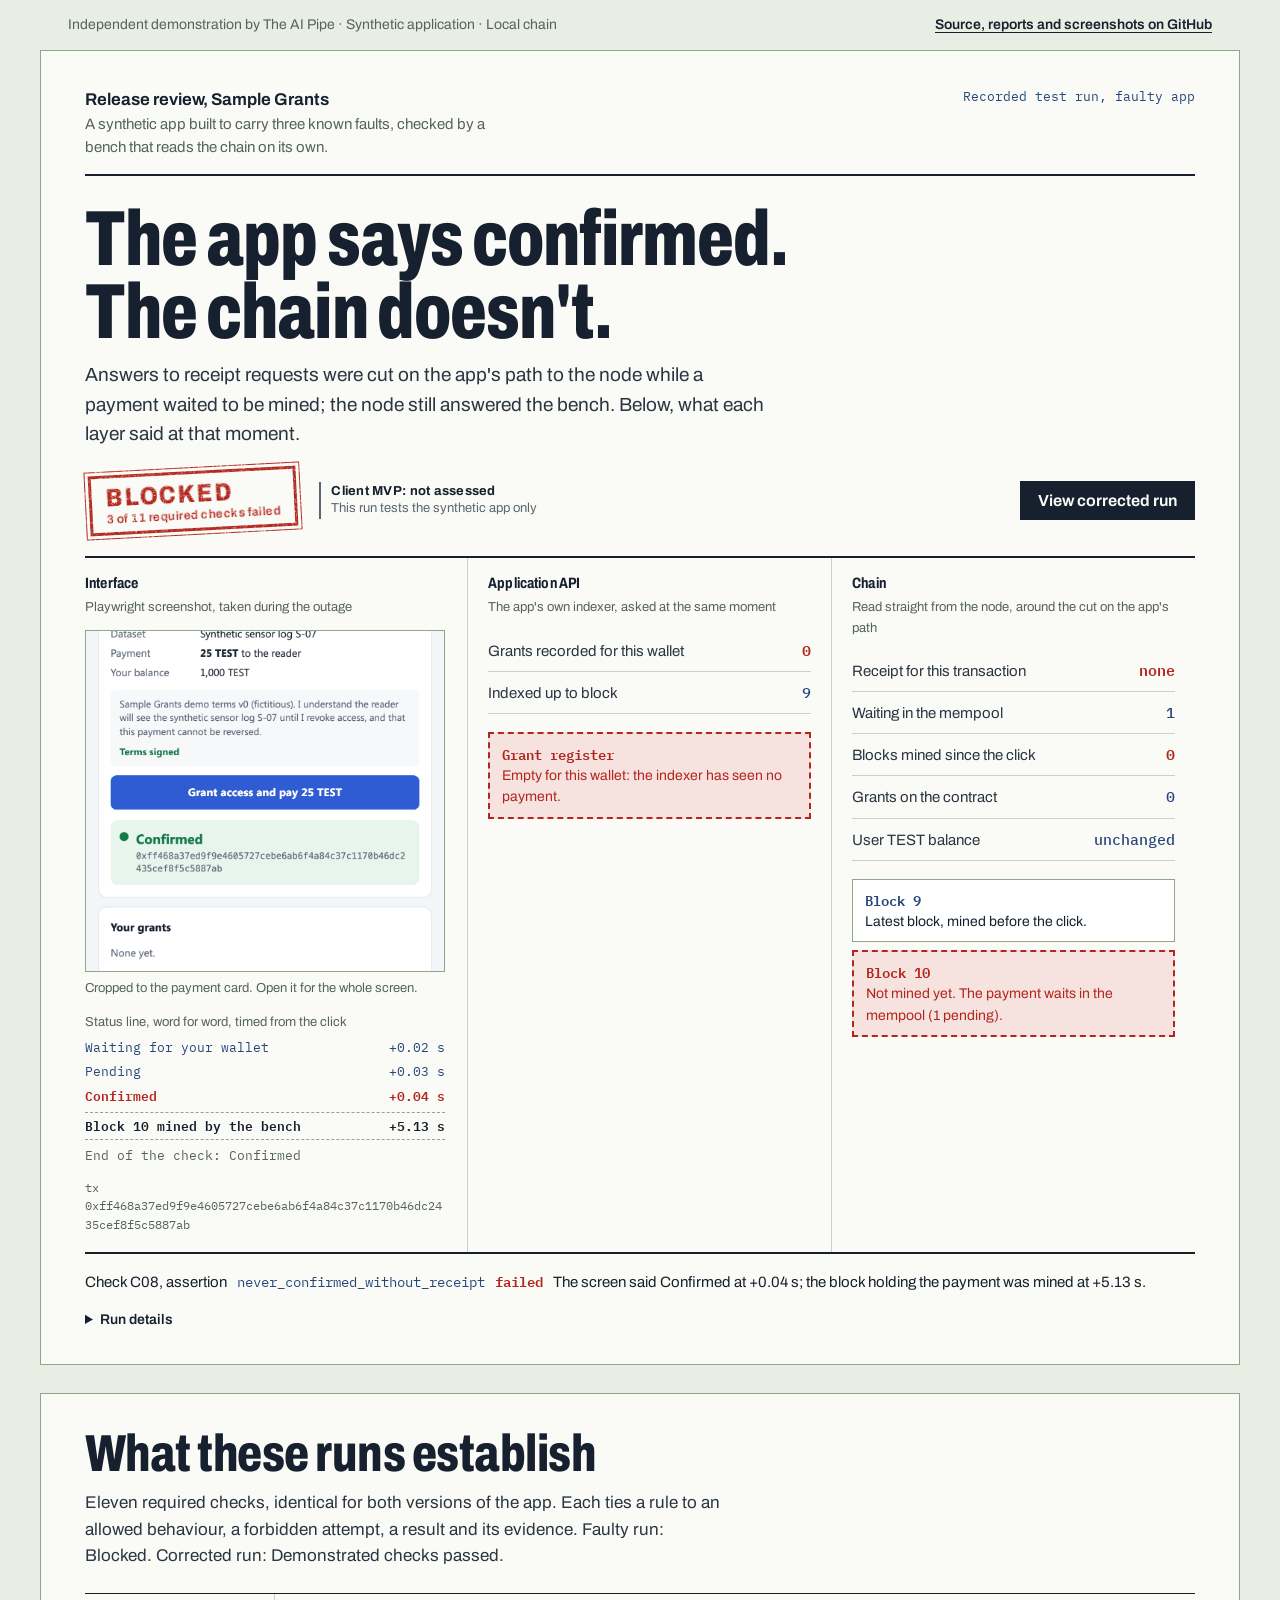
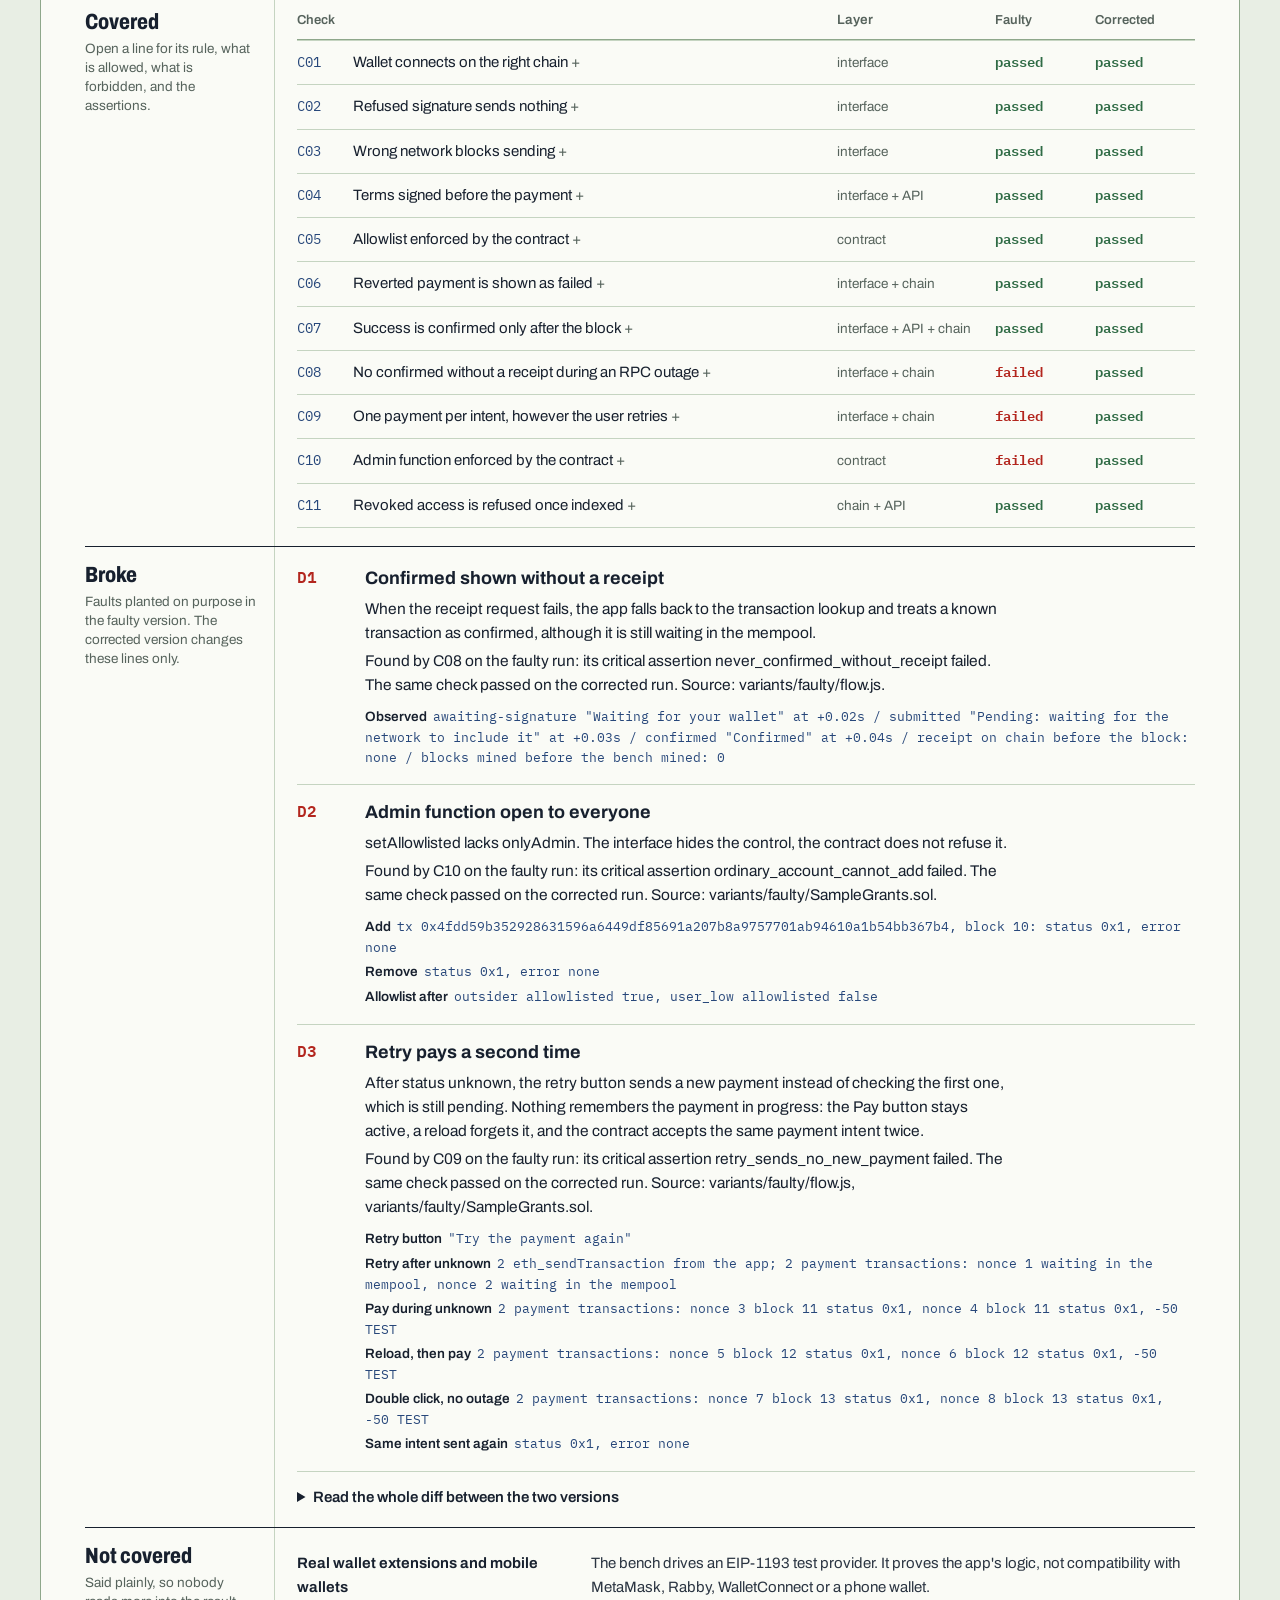
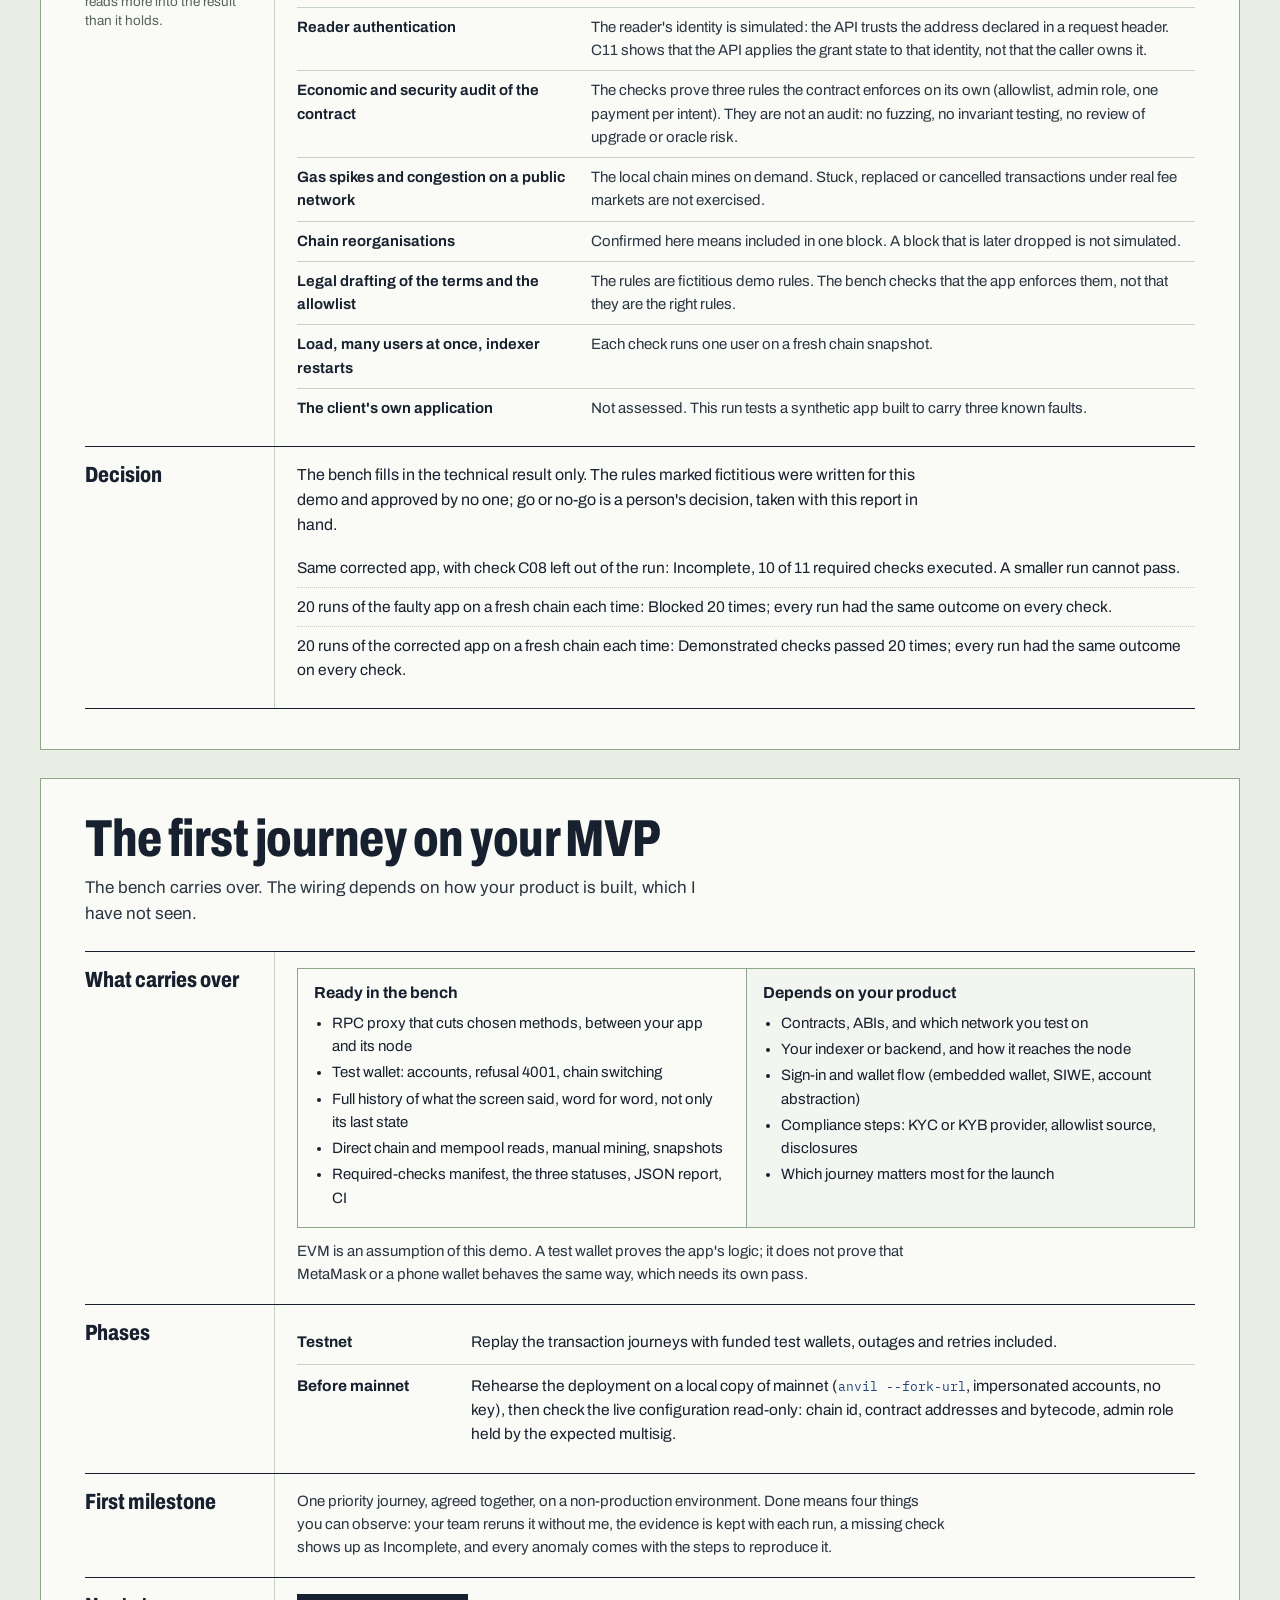
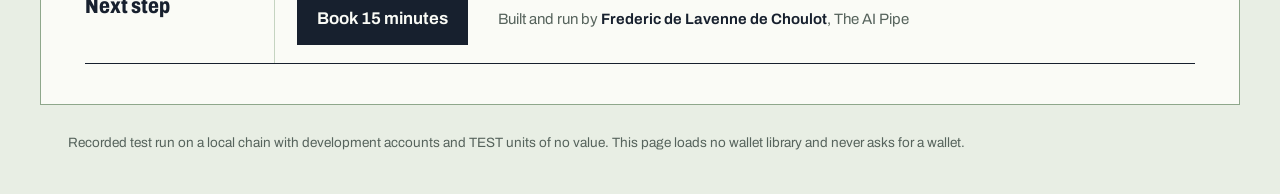
==== commit 2360c49a: "Recorded runs on c7b7156 (faulty, corrected, one check removed), 20 runs per variant, page from C08 " ====
--- a/site/index.html
+++ b/site/index.html
@@ -5,7 +5,7 @@
 <meta name="viewport" content="width=device-width, initial-scale=1">
 <meta name="robots" content="noindex, nofollow">
 <title>Release Evidence Bench</title>
-<meta name="description" content="A release bench for EVM dApps, run on a synthetic app with three planted faults: the screen said confirmed while the chain had nothing.">
+<meta name="description" content="A release bench for EVM dApps, run on a synthetic app with three planted faults: the screen said confirmed while the chain held no receipt.">
 <link rel="icon" href="favicon.svg" type="image/svg+xml">
 <link rel="icon" href="favicon.png" type="image/png">
 <link rel="apple-touch-icon" href="apple-touch-icon.png">
@@ -25,6 +25,7 @@
   --red-wash: #f6e3df;
   --green: #2f6b45;
   --green-wash: #e1efe5;
+  --amber: #8a5a00;
   --grey-stamp: #5c6670;
   --mono: "IBM Plex Mono", ui-monospace, Menlo, monospace;
   --sans: "Archivo", system-ui, sans-serif;
@@ -36,28 +37,33 @@
 a:focus-visible, button:focus-visible, summary:focus-visible { outline: 2px solid var(--carbon); outline-offset: 3px; }
 code, .typed { font-family: var(--mono); color: var(--carbon); font-size: .86em; }
 
-.strip { display: flex; justify-content: space-between; gap: 16px; flex-wrap: wrap; max-width: 1200px; margin: 0 auto; padding: 14px 28px; font-size: 14px; color: var(--muted); }
+.strip { display: flex; justify-content: space-between; gap: 4px 16px; flex-wrap: wrap; max-width: 1200px; margin: 0 auto; padding: 14px 28px; font-size: 14px; color: var(--muted); }
 .strip a { color: var(--ink); font-weight: 600; }
 
 .sheet { max-width: 1200px; margin: 0 auto 28px; background: var(--sheet); border: 1px solid var(--rule-strong); }
 
 /* ---------- 1. the contradiction ---------- */
-.review { padding: 36px 44px 40px; position: relative; }
+.review { padding: 36px 44px 34px; position: relative; }
 .formhead { display: flex; justify-content: space-between; gap: 24px; align-items: flex-start; border-bottom: 2px solid var(--ink); padding-bottom: 14px; }
 .formhead .doc { font-size: 15px; color: var(--muted); max-width: 46ch; }
 .formhead .doc strong { color: var(--ink); font-weight: 650; display: block; font-size: 17px; }
-.recorded { font-family: var(--mono); font-size: 13px; color: var(--carbon); text-align: right; line-height: 1.6; }
-h1 { font-weight: 820; font-variation-settings: "wdth" 72; font-size: clamp(44px, 6.1vw, 86px); line-height: .94; letter-spacing: -.012em; margin: 26px 0 12px; max-width: none; }
+.recorded { font-family: var(--mono); font-size: 13px; color: var(--carbon); text-align: right; line-height: 1.6; white-space: nowrap; }
+h1 { font-weight: 820; font-variation-settings: "wdth" 72; font-size: clamp(38px, 6.1vw, 86px); line-height: .94; letter-spacing: -.012em; margin: 26px 0 12px; max-width: none; }
 h1 span { display: block; }
 .lede { font-size: 19px; max-width: 62ch; margin: 0 0 22px; color: #2b3542; }
 
-.verdict { display: flex; gap: 18px; align-items: center; flex-wrap: wrap; margin: 0 0 26px; }
-.stamp { --c: var(--red); font-weight: 800; font-variation-settings: "wdth" 88; font-size: 25px; letter-spacing: .07em; text-transform: uppercase; color: var(--c); border: 3px solid var(--c); outline: 1px solid var(--c); outline-offset: 3px; padding: 6px 14px 5px; transform: rotate(-3deg); filter: url(#ink); line-height: 1.15; background: transparent; }
+.pair { display: none; }
+
+.verdict { display: flex; gap: 14px 22px; align-items: center; flex-wrap: wrap; margin: 0 0 26px; }
+.stamp { --c: var(--red); font-weight: 800; font-variation-settings: "wdth" 88; font-size: 25px; letter-spacing: .07em; text-transform: uppercase; color: var(--c); border: 3px solid var(--c); outline: 1px solid var(--c); outline-offset: 3px; padding: 6px 14px 5px; transform: rotate(-3deg); filter: url(#ink); line-height: 1.15; background: transparent; margin-left: 4px; }
 .stamp.pass { --c: var(--green); }
-.stamp.neutral { --c: var(--grey-stamp); transform: rotate(1.5deg); }
+.stamp.incomplete { --c: var(--amber); }
+.stamp.unknown { --c: var(--grey-stamp); }
 .stamp small { display: block; font-size: 12px; letter-spacing: .04em; font-weight: 600; text-transform: none; font-variation-settings: "wdth" 100; }
 .stamp.thud { animation: thud .38s cubic-bezier(.2, .9, .3, 1.2); }
 @keyframes thud { 0% { transform: rotate(-3deg) scale(1.35); opacity: 0; } 70% { opacity: 1; } 100% { transform: rotate(-3deg) scale(1); } }
+.mvp { font-size: 13px; line-height: 1.35; color: var(--grey-stamp); border-left: 2px solid var(--grey-stamp); padding: 1px 0 1px 10px; }
+.mvp b { display: block; font-weight: 700; color: var(--ink); letter-spacing: .02em; }
 .switch { margin-left: auto; font: 650 16px var(--sans); padding: 11px 18px; background: var(--ink); color: var(--sheet); border: 0; cursor: pointer; }
 .switch:hover { background: #2a3648; }
 
@@ -76,24 +82,29 @@
 .entry dd { margin: 0; font-family: var(--mono); color: var(--carbon); font-size: 15px; text-align: right; font-weight: 500; }
 .entry.hit dd { color: var(--red); font-weight: 600; }
 .entry.ok dd { color: var(--green); font-weight: 600; }
-.history { font-family: var(--mono); font-size: 13px; color: var(--carbon); margin: 14px 0 0; padding: 0; list-style: none; }
-.history li { padding: 2px 0; }
+.histcap { font-size: 13px; color: var(--muted); margin: 14px 0 4px; }
+.history { font-family: var(--mono); font-size: 13px; color: var(--carbon); margin: 0; padding: 0; list-style: none; }
+.history li { padding: 2px 0; display: flex; justify-content: space-between; gap: 12px; max-width: 360px; }
 .history li.bad { color: var(--red); font-weight: 600; }
+.history li.mined { border-top: 1px dashed var(--rule-strong); border-bottom: 1px dashed var(--rule-strong); margin: 4px 0; padding: 3px 0; color: var(--ink); font-weight: 600; }
+.history li.after { color: var(--muted); }
 .blocks { margin: 18px 0 0; display: grid; gap: 8px; }
 .blk { border: 1px solid var(--rule-strong); padding: 9px 12px; font-size: 14px; background: #fff; }
 .blk b { display: block; font-family: var(--mono); font-weight: 600; color: var(--carbon); font-size: 14px; }
 .blk.open { border: 2px dashed var(--carbon); background: transparent; color: var(--carbon); }
 .blk.open.hit { border-color: var(--red); color: var(--red); background: var(--red-wash); }
 .blk.open.hit b { color: var(--red); }
-.histcap { font-size: 13px; color: var(--muted); margin: 14px 0 0; }
-.history { margin-top: 4px !important; }
-.txline { font-family: var(--mono); font-size: 12px; color: var(--muted); word-break: break-all; margin-top: 10px; }
-.finding { margin: 16px 0 0; font-size: 15px; display: flex; gap: 10px; flex-wrap: wrap; align-items: baseline; }
+.txline { font-family: var(--mono); font-size: 12px; color: var(--muted); overflow-wrap: anywhere; margin-top: 10px; max-width: 360px; }
+.finding { margin: 16px 0 0; font-size: 15px; display: flex; gap: 6px 10px; flex-wrap: wrap; align-items: baseline; }
 .finding .typed { font-size: 14px; }
 .finding .res { font-family: var(--mono); font-weight: 600; font-size: 14px; }
-.finding .res.failed { color: var(--red); } .finding .res.passed { color: var(--green); }
-.runmeta { margin-top: 14px; font-size: 14px; color: var(--muted); display: flex; gap: 6px 22px; flex-wrap: wrap; }
-.runmeta span b { font-weight: 600; color: var(--ink); }
+.finding .res.failed { color: var(--red); } .finding .res.passed { color: var(--green); } .finding .res.error, .finding .res.skipped { color: var(--amber); }
+details.rundetails { margin-top: 14px; font-size: 14px; color: var(--muted); }
+details.rundetails summary { cursor: pointer; font-weight: 600; color: var(--ink); width: max-content; }
+.runmeta { margin: 8px 0 0; display: grid; grid-template-columns: repeat(auto-fill, minmax(230px, 1fr)); gap: 4px 22px; }
+.runmeta div { display: flex; gap: 8px; }
+.runmeta dt { color: var(--muted); }
+.runmeta dd { margin: 0; font-family: var(--mono); font-size: 13px; color: var(--ink); overflow-wrap: anywhere; }
 
 /* ---------- forms: sections 2 and 3 ---------- */
 .form { padding: 34px 44px 40px; }
@@ -107,10 +118,9 @@
 .row > .body { padding: 16px 0 18px 22px; min-width: 0; }
 
 table.checks { width: 100%; border-collapse: collapse; font-size: 15px; }
-.checks th { text-align: left; font-weight: 600; font-size: 13px; color: var(--muted); padding: 0 8px 8px 0; border-bottom: 1px solid var(--rule-strong); }
 .checks td { padding: 0; border-bottom: 1px solid var(--rule); vertical-align: top; }
 .checks .res { font-family: var(--mono); font-size: 13.5px; font-weight: 600; white-space: nowrap; }
-.res.passed { color: var(--green); } .res.failed { color: var(--red); } .res.skipped, .res.error { color: #8a5a00; }
+.res.passed { color: var(--green); } .res.failed { color: var(--red); } .res.skipped, .res.error { color: var(--amber); }
 .checks button.rowbtn { all: unset; box-sizing: border-box; display: grid; grid-template-columns: 48px 1fr 150px 92px 100px; gap: 8px; width: 100%; padding: 10px 0; cursor: pointer; align-items: baseline; }
 .checks button.rowbtn:hover .t { text-decoration: underline; text-underline-offset: 3px; }
 .checks button.rowbtn:focus-visible { outline: 2px solid var(--carbon); outline-offset: 2px; }
@@ -125,14 +135,14 @@
 .chain div { padding: 9px 12px; border-left: 1px solid var(--rule); font-size: 14px; }
 .chain div:first-child { border-left: 0; }
 .chain b { display: block; font-size: 12.5px; color: var(--muted); font-weight: 600; margin-bottom: 2px; }
-.fict { font-size: 12px; color: #8a5a00; border: 1px solid #d9b86a; padding: 0 5px; margin-left: 4px; white-space: nowrap; }
+.fict { font-size: 12px; color: var(--amber); border: 1px solid #d9b86a; padding: 0 5px; margin-left: 4px; white-space: nowrap; }
 .asserts { width: 100%; border-collapse: collapse; font-size: 13.5px; }
 .asserts td, .asserts th { text-align: left; padding: 5px 8px 5px 0; border-bottom: 1px dotted var(--rule); vertical-align: top; }
 .asserts th { font-size: 12.5px; color: var(--muted); font-weight: 600; }
 .asserts td { font-family: var(--mono); color: var(--carbon); overflow-wrap: anywhere; }
-.asserts td.n { width: 30%; overflow-wrap: normal; word-break: break-all; }
-.asserts td.n { color: var(--ink); }
-.asserts td.bad { color: var(--red); }
+.asserts td.n { width: 30%; color: var(--ink); overflow-wrap: normal; }
+.asserts td.n .flag { font-weight: 600; margin-right: 6px; }
+.asserts td.bad, .asserts td.n.bad .flag { color: var(--red); }
 .vs { font-size: 13px; color: var(--muted); margin: 10px 0 4px; }
 
 .faults { display: grid; gap: 0; }
@@ -141,10 +151,12 @@
 .fault .fid { font-family: var(--mono); font-weight: 600; color: var(--red); font-size: 16px; }
 .fault h4 { margin: 0; font-size: 18px; font-weight: 700; }
 .fault p { margin: 4px 0 0; max-width: 72ch; font-size: 15.5px; }
-.fault .ev { font-family: var(--mono); color: var(--carbon); font-size: 13px; margin-top: 6px; word-break: break-all; }
+.fault .ev { font-family: var(--mono); color: var(--carbon); font-size: 13px; margin: 8px 0 0; padding: 0; list-style: none; overflow-wrap: anywhere; }
+.fault .ev li { padding: 2px 0; }
+.fault .ev li b { font-family: var(--sans); font-weight: 600; color: var(--ink); font-size: 13.5px; margin-right: 6px; }
 details.diff { margin-top: 14px; }
 details.diff summary { cursor: pointer; font-weight: 600; font-size: 15px; }
-pre.diff { font: 12.5px/1.5 var(--mono); background: #f2f4ef; border: 1px solid var(--rule); padding: 12px 14px; overflow-x: auto; margin: 10px 0 0; max-height: 520px; }
+pre.diff { font: 12.5px/1.5 var(--mono); background: #f2f4ef; border: 1px solid var(--rule); padding: 12px 14px; overflow-x: auto; margin: 10px 0 0; max-height: 560px; }
 pre.diff .a { color: var(--green); background: #e4f1e7; display: inline-block; min-width: 100%; }
 pre.diff .d { color: var(--red); background: #f8e7e4; display: inline-block; min-width: 100%; }
 pre.diff .h { color: var(--muted); }
@@ -155,13 +167,8 @@
 ul.nc b { font-weight: 650; }
 ul.nc span { color: #2b3542; }
 
-.sign { display: grid; grid-template-columns: repeat(3, minmax(0, 1fr)); border: 1px solid var(--rule-strong); }
-.sign > div { padding: 12px 14px 16px; border-left: 1px solid var(--rule); }
-.sign > div:first-child { border-left: 0; }
-.sign b { display: block; font-size: 13px; color: var(--muted); font-weight: 600; }
-.sign .line { margin-top: 26px; border-top: 1px solid var(--ink); padding-top: 6px; font-size: 14.5px; }
-.sign .line.typed { font-size: 14px; }
-.proofs { margin: 16px 0 0; padding: 0; list-style: none; }
+.decision { margin: 0; font-size: 16px; max-width: 70ch; }
+.proofs { margin: 12px 0 0; padding: 0; list-style: none; }
 .proofs li { padding: 7px 0; border-bottom: 1px dotted var(--rule); font-size: 15.5px; }
 .proofs li:last-child { border-bottom: 0; }
 
@@ -192,15 +199,25 @@
 }
 @media (max-width: 720px) {
   body { font-size: 16px; }
-  .strip { padding: 12px 16px; font-size: 13px; }
+  .strip { padding: 10px 16px; font-size: 12.5px; }
   .sheet { border-left: 0; border-right: 0; }
-  .review, .form { padding: 24px 16px 28px; }
-  .formhead { flex-direction: column; gap: 10px; }
-  .recorded { text-align: left; }
-  h1 { margin-top: 22px; }
-  .lede { font-size: 17px; }
+  .review, .form { padding: 18px 16px 28px; }
+  .formhead { flex-direction: column; gap: 4px; padding-bottom: 10px; }
+  .formhead .doc { font-size: 14px; }
+  .formhead .doc strong { font-size: 16px; }
+  .recorded { text-align: left; font-size: 12px; }
+  h1 { margin: 16px 0 14px; }
+  .pair { display: grid; grid-template-columns: 1fr 1fr; border-top: 2px solid var(--ink); border-bottom: 2px solid var(--ink); margin: 0 0 16px; }
+  .pair > div { padding: 9px 10px 11px 0; min-width: 0; }
+  .pair > div + div { border-left: 1px solid var(--rule); padding-left: 12px; }
+  .pair b { display: block; font-size: 12.5px; color: var(--muted); font-weight: 600; }
+  .pair .v { display: block; font: 600 19px/1.2 var(--mono); color: var(--ink); margin-top: 3px; }
+  .pair .v.hit { color: var(--red); } .pair .v.ok { color: var(--green); }
+  .pair small { display: block; font-size: 12.5px; color: var(--muted); margin-top: 3px; line-height: 1.35; }
+  .lede { font-size: 16px; margin-bottom: 18px; }
+  .verdict { gap: 14px 16px; margin-bottom: 20px; }
+  .stamp { font-size: 21px; }
   .switch { margin-left: 0; width: 100%; }
-  .stamp { font-size: 21px; margin-left: 4px; }
   .ledger { grid-template-columns: 1fr; }
   .ledger .col:first-child { display: block; }
   .col { border-left: 0; padding: 14px 0 16px; border-top: 1px solid var(--rule); }
@@ -216,10 +233,13 @@
   .chain { grid-template-columns: 1fr 1fr; }
   .chain div:nth-child(3) { border-left: 0; }
   .chain div:nth-child(n+3) { border-top: 1px solid var(--rule); }
+  .asserts, .asserts tbody, .asserts tr, .asserts td { display: block; width: auto; }
+  .asserts tr.hd { display: none; }
+  .asserts tr { border-bottom: 1px dotted var(--rule); padding: 6px 0; }
+  .asserts td { border: 0; padding: 1px 0; }
+  .asserts td.n { width: auto; }
+  .asserts td[data-k]::before { content: attr(data-k) ": "; font-family: var(--sans); color: var(--muted); font-size: 12.5px; }
   ul.nc li { grid-template-columns: 1fr; gap: 2px; }
-  .sign { grid-template-columns: 1fr; }
-  .sign > div { border-left: 0; border-top: 1px solid var(--rule); }
-  .sign > div:first-child { border-top: 0; }
   .split { grid-template-columns: 1fr; }
   .split > div + div { border-left: 0; border-top: 1px solid var(--rule-strong); }
   .phases li { grid-template-columns: 1fr; gap: 2px; }
@@ -247,11 +267,12 @@
   </div>
 
   <h1 id="h1"><span>The app says confirmed.</span> <span>The chain doesn't.</span></h1>
-  <p class="lede" id="lede">The bench made the node stop answering receipt requests while a payment was waiting to be mined, then wrote down what each layer said at that moment.</p>
+  <div class="pair" id="pair" aria-label="What the screen and the chain said at the same moment"></div>
+  <p class="lede" id="lede"></p>
 
   <div class="verdict">
     <div class="stamp" id="stamp" role="status"></div>
-    <div class="stamp neutral" id="mvp"></div>
+    <div class="mvp" id="mvp"></div>
     <button class="switch" id="switch" type="button" aria-pressed="false">View corrected run</button>
   </div>
 
@@ -262,7 +283,7 @@
       <a class="shotwrap" id="shotlink" href="#" target="_blank" rel="noopener"><img class="shot" id="shot" alt="" width="480" height="696"></a>
       <p class="shotnote">Cropped to the payment card. Open it for the whole screen.</p>
       <div>
-        <p class="histcap">Status line, timed from the click</p>
+        <p class="histcap">Status line, word for word, timed from the click</p>
         <ol class="history" id="history" aria-label="Every state the status line showed, timed from the click"></ol>
         <div class="txline" id="txline"></div>
       </div>
@@ -275,17 +296,17 @@
     </div>
     <div class="col">
       <h2>Chain</h2>
-      <p class="src">Read straight from the node, around the faulty proxy</p>
+      <p class="src">Read straight from the node, around the cut on the app's path</p>
       <dl class="entries" id="chain"></dl>
       <div class="blocks" id="blocks"></div>
     </div>
   </div>
   <p class="finding" id="finding"></p>
-  <div class="runmeta" id="runmeta"></div>
+  <details class="rundetails"><summary>Run details</summary><dl class="runmeta" id="runmeta"></dl></details>
 </section>
 
 <section class="sheet form" aria-labelledby="h2">
-  <h2 id="h2">What this run establishes</h2>
+  <h2 id="h2">What these runs establish</h2>
   <p class="intro" id="intro2"></p>
 
   <div class="row">
@@ -306,9 +327,9 @@
     <div class="body"><ul class="nc" id="nc"></ul></div>
   </div>
   <div class="row">
-    <div class="cap"><h3>Decision</h3><p>Three separate signatures. The bench only fills in the middle one.</p></div>
+    <div class="cap"><h3>Decision</h3></div>
     <div class="body">
-      <div class="sign" id="sign"></div>
+      <p class="decision" id="decision"></p>
       <ul class="proofs" id="proofs"></ul>
     </div>
   </div>
@@ -324,8 +345,8 @@
         <div><h4>Ready in the bench</h4><ul>
           <li>RPC proxy that cuts chosen methods, between your app and its node</li>
           <li>Test wallet: accounts, refusal 4001, chain switching</li>
-          <li>Full history of what the screen said, not only its last state</li>
-          <li>Direct chain reads, manual mining, snapshots</li>
+          <li>Full history of what the screen said, word for word, not only its last state</li>
+          <li>Direct chain and mempool reads, manual mining, snapshots</li>
           <li>Required-checks manifest, the three statuses, JSON report, CI</li>
         </ul></div>
         <div><h4>Depends on your product</h4><ul>
@@ -345,7 +366,6 @@
       <ul class="phases">
         <li><b>Testnet</b><span>Replay the transaction journeys with funded test wallets, outages and retries included.</span></li>
         <li><b>Before mainnet</b><span>Rehearse the deployment on a local copy of mainnet (<code>anvil --fork-url</code>, impersonated accounts, no key), then check the live configuration read-only: chain id, contract addresses and bytecode, admin role held by the expected multisig.</span></li>
-        <li><b>Reorgs</b><span>A transaction confirmed in one block, then dropped (<code>anvil_reorg</code>), belongs to that rehearsal. Not built here.</span></li>
       </ul>
     </div>
   </div>
@@ -382,44 +402,93 @@
     return;
   }
   const byId = (r, id) => r.checks.find((c) => c.id === id);
+  const assertion = (c, name) => (c && c.assertions || []).find((x) => x.name === name);
   const short = (h) => h ? h.slice(0, 10) + '…' + h.slice(-6) : '';
   const words = ['zero', 'one', 'two', 'three', 'four', 'five', 'six', 'seven', 'eight', 'nine', 'ten', 'eleven', 'twelve'];
   const say = (n) => words[n] || String(n);
-  const TITLES = { submitted: 'Pending', confirmed: 'Confirmed', unknown: 'Status unknown', 'awaiting-signature': 'Waiting for wallet', reverted: 'Failed', rejected: 'Declined' };
-
-  // ---------- section 1 ----------
+  const secs = (s) => (s >= 0 ? '+' : '') + s.toFixed(2) + ' s';
+  const label = (h) => (h.text || h.state).split(':')[0];
+  const isConfirmed = (h) => h.state === 'confirmed' || /(^|[^a-z])confirmed\b/i.test(h.text || '') && !/not confirmed/i.test(h.text || '');
+  const fmt = (v) => v === null || v === undefined ? 'none' : typeof v === 'boolean' ? String(v)
+    : Array.isArray(v) ? v.map(fmt).join(', ') : typeof v === 'object' ? Object.entries(v).map(([k, x]) => `${k}: ${fmt(x)}`).join(', ') : String(v);
+  const nameEl = (name) => { const s = el('span'); name.split('_').forEach((p, i, a) => { s.append(document.createTextNode(p + (i < a.length - 1 ? '_' : ''))); if (i < a.length - 1) s.append(el('wbr')); }); return s; };
+
+  // ---------- section 1: the focal case comes from check C08 only ----------
+  const STAMPS = {
+    'Blocked': { cls: '', sub: (r) => `${r.counts.failed} of ${r.counts.required} required checks failed` },
+    'Incomplete': { cls: ' incomplete', sub: (r) => `${r.counts.executed} of ${r.counts.required} required checks executed` },
+    'Demonstrated checks passed': { cls: ' pass', sub: (r) => `${r.counts.passed} of ${r.counts.required} required checks passed` },
+  };
   let view = 'faulty';
-  function entry(dl, label, value, cls) {
+  function entry(dl, name, value, cls) {
     const row = el('div', 'entry' + (cls ? ' ' + cls : ''));
-    row.append(el('dt', null, label), el('dd', null, value));
+    row.append(el('dt', null, name), el('dd', null, value));
     dl.append(row);
   }
   function render(animate) {
     const r = D[view];
+    const st = $('stamp');
+    const sd = STAMPS[r.status];
+    if (sd) { st.className = 'stamp' + sd.cls; st.replaceChildren(document.createTextNode(r.status), el('small', null, sd.sub(r))); }
+    else { st.className = 'stamp unknown'; st.replaceChildren(document.createTextNode('Status not recognised'), el('small', null, String(r.status))); }
+    if (animate) { st.classList.remove('thud'); void st.offsetWidth; st.classList.add('thud'); }
+    $('mvp').replaceChildren(el('b', null, 'Client MVP: ' + r.client_mvp), document.createTextNode('This run tests the synthetic app only'));
+    $('recorded').textContent = `Recorded test run, ${view} app`;
+    const sw = $('switch');
+    sw.textContent = view === 'faulty' ? 'View corrected run' : 'View faulty run';
+    sw.setAttribute('aria-pressed', String(view === 'corrected'));
+    const meta = [['Run id', r.run_id], ['Started (UTC)', r.started.utc], ['Started (Pacific)', r.started.pacific], ['Commit', (r.commit || '').slice(0, 7)],
+      ['Chain id', String(r.chain_id)], ['Executed', `${r.counts.executed} of ${r.counts.required} required checks`], ['Run time', r.duration_s + ' s'], ['Local node', r.versions.anvil.replace(' Version:', '')]];
+    $('runmeta').replaceChildren(...meta.map(([k, v]) => { const d = el('div'); d.append(el('dt', null, k), el('dd', null, v)); return d; }));
+
     const c8 = byId(r, 'C08');
-    const cols = c8.evidence.columns;
-    const bad = r.status === 'Blocked';
-    const st = $('stamp');
-    st.className = 'stamp' + (bad ? '' : ' pass');
-    st.replaceChildren(document.createTextNode(r.status), el('small', null,
-      bad ? `${r.counts.failed} of ${r.counts.required} required checks failed` : `${r.counts.passed} of ${r.counts.required} required checks passed`));
-    if (animate) { st.classList.remove('thud'); void st.offsetWidth; st.classList.add('thud'); }
-    $('mvp').replaceChildren(document.createTextNode('Client MVP: ' + r.client_mvp), el('small', null, 'This run tests the synthetic app only'));
+    const cols = c8 && c8.evidence && c8.evidence.columns;
+    const h1 = $('h1');
+    if (!cols || (c8.outcome !== 'failed' && c8.outcome !== 'passed')) {
+      h1.replaceChildren(el('span', null, 'Check C08 did not finish.'), el('span', null, 'Nothing to compare.'));
+      $('pair').replaceChildren();
+      $('lede').textContent = `In this report, check C08 is ${c8 ? c8.outcome : 'missing'}: the outage case was not recorded, so this view makes no claim about it.`;
+      for (const id of ['history', 'api', 'chain', 'blocks', 'apiblocks', 'finding']) $(id).replaceChildren();
+      $('txline').textContent = '';
+      $('shot').removeAttribute('src'); $('shot').alt = 'No outage screenshot in this report.'; $('shotlink').removeAttribute('href');
+      return;
+    }
+    const bad = c8.outcome === 'failed';
+    const hist = cols.interface.history.filter((h) => h.state !== 'idle');
+    const tMine = cols.interface.block_mined_at_s;
+    const before = hist.filter((h) => h.at_s < tMine);
+    const after = hist.filter((h) => h.at_s >= tMine);
+    const claim = (bad ? before.find(isConfirmed) : null) || before[before.length - 1];
+    const nextBlock = cols.chain.latest_block + 1;
+    h1.replaceChildren(...(bad
+      ? [el('span', null, 'The app says confirmed.'), el('span', null, "The chain doesn't.")]
+      : [el('span', null, `The app says ${label(claim).toLowerCase()}.`), el('span', null, 'The chain has no receipt yet.')]));
+    const pair = (head, value, cls, note) => { const d = el('div'); d.append(el('b', null, head), el('span', 'v' + (cls ? ' ' + cls : ''), value), el('small', null, note)); return d; };
+    $('pair').replaceChildren(
+      pair(`Screen at ${secs(claim.at_s)}`, label(claim), bad ? 'hit' : 'ok', 'status line of the app'),
+      pair('Chain, same moment', 'Receipt: ' + fmt(cols.chain.receipt), bad ? 'hit' : '', `block ${nextBlock} not mined`));
+    $('lede').textContent = (bad
+      ? 'Answers to receipt requests were cut on the app\'s path to the node while a payment waited to be mined; the node still answered the bench. '
+      : `Same outage on the ${view} app: answers to receipt requests cut on the app's path to the node, the node still answering the bench. `)
+      + 'Below, what each layer said at that moment.';
+
     $('shot').src = 'data/' + c8.evidence.screenshot;
     $('shotlink').href = 'data/' + c8.evidence.screenshot;
     $('shot').alt = `Screenshot of the synthetic app during the outage, ${view} version: the status line reads "${cols.interface.status}".`;
-    const hist = $('history'); hist.replaceChildren();
-    for (const h of cols.interface.history) {
-      const state = h.split(' at ')[0];
-      hist.append(el('li', state === 'confirmed' ? 'bad' : '', `${TITLES[state] || state}  ${h.split(' at ')[1]}`));
-    }
+    const hl = $('history'); hl.replaceChildren();
+    const li = (cls, a, b) => { const x = el('li', cls); x.append(el('span', null, a), el('span', null, b)); return x; };
+    for (const h of before) hl.append(li(isConfirmed(h) ? 'bad' : '', label(h), secs(h.at_s)));
+    hl.append(li('mined', `Block ${nextBlock} mined by the bench`, secs(tMine)));
+    for (const h of after) hl.append(li('after', label(h), secs(h.at_s)));
+    const end = hist[hist.length - 1];
+    hl.append(li('after', `End of the check: ${label(end)}`, ''));
     $('txline').textContent = 'tx ' + cols.interface.tx;
+
     const api = $('api'); api.replaceChildren();
-    entry(api, 'Grants recorded for this wallet', String(cols.api.grants_for_user), cols.api.grants_for_user === 0 && bad ? 'hit' : '');
+    entry(api, 'Grants recorded for this wallet', String(cols.api.grants_for_user), bad && cols.api.grants_for_user === 0 ? 'hit' : '');
     entry(api, 'Indexed up to block', String(cols.api.indexed_block));
-    entry(api, 'What the screen claimed', cols.interface.status.split(':')[0], bad ? 'hit' : 'ok');
     const ch = $('chain'); ch.replaceChildren();
-    entry(ch, 'Receipt for this transaction', cols.chain.receipt ? 'present' : 'none', bad ? 'hit' : '');
+    entry(ch, 'Receipt for this transaction', fmt(cols.chain.receipt), bad ? 'hit' : '');
     entry(ch, 'Waiting in the mempool', String(cols.chain.pending_in_mempool));
     entry(ch, 'Blocks mined since the click', String(cols.chain.blocks_mined_since_click), bad ? 'hit' : '');
     entry(ch, 'Grants on the contract', String(cols.chain.grant_count));
@@ -427,24 +496,14 @@
     const blk = (cls, head, text) => { const d = el('div', 'blk' + cls); d.append(el('b', null, head), document.createTextNode(text)); return d; };
     $('blocks').replaceChildren(
       blk('', `Block ${cols.chain.latest_block}`, 'Latest block, mined before the click.'),
-      blk(' open' + (bad ? ' hit' : ''), `Block ${cols.chain.latest_block + 1}`, `Not mined. The payment waits in the mempool (${cols.chain.pending_in_mempool} pending).`));
+      blk(' open' + (bad ? ' hit' : ''), `Block ${nextBlock}`, `Not mined yet. The payment waits in the mempool (${cols.chain.pending_in_mempool} pending).`));
     $('apiblocks').replaceChildren(
       blk(' open' + (bad ? ' hit' : ''), 'Grant register', cols.api.grants_for_user === 0 ? 'Empty for this wallet: the indexer has seen no payment.' : `${cols.api.grants_for_user} grant(s) for this wallet.`));
-    const a = c8.assertions[0];
-    $('finding').replaceChildren(el('span', null, 'Check C08, assertion'), el('span', 'typed', a.name), el('span', 'res ' + c8.outcome, c8.outcome),
-      el('span', null, bad ? 'The screen said confirmed with no receipt and no new block.' : 'The screen said status unknown and offered to check the same transaction again.'));
-    $('recorded').replaceChildren(document.createTextNode(r.kind), el('br'), document.createTextNode(r.run_id), el('br'),
-      document.createTextNode(r.started.utc), el('br'), document.createTextNode(r.started.pacific));
-    $('runmeta').replaceChildren(
-      ...[['Version', view === 'faulty' ? 'faulty app' : 'corrected app'], ['Commit', (r.commit || '').slice(0, 7)], ['Chain id', String(r.chain_id)],
-        ['Executed', `${r.counts.executed} of ${r.counts.required} required checks`], ['Run time', r.duration_s + ' s'], ['Node', r.versions.anvil.replace(' Version:', '')]]
-        .map(([k, v]) => { const s = el('span'); s.append(document.createTextNode(k + ' '), el('b', null, v)); return s; }));
-    $('lede').textContent = bad
-      ? 'The bench made the node stop answering receipt requests while a payment was waiting to be mined, then wrote down what each layer said at that moment.'
-      : 'Corrected run, same outage, same chain state. The screen now says status unknown, and its retry checks the same transaction instead of paying again.';
-    const sw = $('switch');
-    sw.textContent = view === 'faulty' ? 'View corrected run' : 'View faulty run';
-    sw.setAttribute('aria-pressed', String(view === 'corrected'));
+    const a = assertion(c8, 'never_confirmed_without_receipt');
+    $('finding').replaceChildren(el('span', null, 'Check C08, assertion'), el('span', 'typed', a ? a.name : 'never_confirmed_without_receipt'), el('span', 'res ' + c8.outcome, c8.outcome),
+      el('span', null, bad
+        ? `The screen said ${label(claim)} at ${secs(claim.at_s)}; the block holding the payment was mined at ${secs(tMine)}.`
+        : `The screen said ${label(claim)} at ${secs(claim.at_s)} and never the word confirmed before the block, mined at ${secs(tMine)}.`));
   }
   $('switch').addEventListener('click', () => { view = view === 'faulty' ? 'corrected' : 'faulty'; render(true); });
   render(false);
@@ -469,14 +528,16 @@
     const me = el('div'); me.append(el('b', null, 'How it is checked'), document.createTextNode(fc.trace.method));
     chain.append(rule, al, fo, me);
     tr2.append(chain, el('p', 'vs', 'Criterion: ' + fc.trace.criterion));
-    for (const [label, rc] of [['Faulty run', fc], ['Corrected run', cc]]) {
-      tr2.append(el('p', 'vs', `${label}: ${rc.outcome}${rc.evidence && rc.evidence.tx ? ', tx ' + short(rc.evidence.tx) + ' in block ' + rc.evidence.block : ''}`));
+    for (const [name, rc] of [['Faulty run', fc], ['Corrected run', cc]]) {
+      tr2.append(el('p', 'vs', `${name}: ${rc.outcome}${rc.error ? ' (' + rc.error + ')' : ''}${rc.evidence && rc.evidence.tx ? ', tx ' + short(rc.evidence.tx) + ' in block ' + rc.evidence.block : ''}`));
       const t = el('table', 'asserts');
-      const h = el('tr'); h.append(el('th', null, 'Assertion'), el('th', null, 'Observed'), el('th', null, 'Expected')); t.append(h);
+      const h = el('tr', 'hd'); h.append(el('th', null, 'Assertion'), el('th', null, 'Observed'), el('th', null, 'Expected')); t.append(h);
       for (const x of rc.assertions) {
         const row = el('tr');
-        const obs = Array.isArray(x.observed) ? x.observed.join(', ') : typeof x.observed === 'object' && x.observed ? JSON.stringify(x.observed) : String(x.observed);
-        row.append(el('td', 'n', (x.ok ? 'ok  ' : 'FAIL  ') + x.name), el('td', x.ok ? '' : 'bad', obs), el('td', null, String(x.expected)));
+        const n = el('td', 'n' + (x.ok ? '' : ' bad')); n.append(el('span', 'flag', x.ok ? 'ok' : 'FAIL'), nameEl(x.name));
+        const o = el('td', x.ok ? '' : 'bad', fmt(x.observed)); o.dataset.k = 'observed';
+        const e = el('td', null, fmt(x.expected)); e.dataset.k = 'expected';
+        row.append(n, o, e);
         t.append(row);
       }
       tr2.append(t);
@@ -485,42 +546,47 @@
     td.append(b, tr2); tr.append(td); tb.append(tr);
   }
 
+  const D3_LINES = [['retry_sends_no_new_payment', 'Retry after unknown'], ['pay_during_unknown_pays_once', 'Pay during unknown'],
+    ['reload_then_pay_pays_once', 'Reload, then pay'], ['double_click_pays_once', 'Double click, no outage'], ['contract_refuses_same_intent', 'Same intent sent again']];
   const fl = $('faults');
   for (const f of F.planted_faults) {
     const rc = byId(F, f.detected_by), cc = byId(C, f.detected_by);
-    const failed = rc.assertions.filter((x) => !x.ok);
+    const crit = assertion(rc, f.critical);
     const d = el('div', 'fault');
     const body = el('div');
     body.append(el('h4', null, f.title), el('p', null, f.what));
-    body.append(el('p', null, `Found by ${f.detected_by} on the faulty run (${failed.map((x) => x.name).join(', ')}); the same check ${cc.outcome} on the corrected run. Source: ${f.where}.`));
-    let ev = '';
-    if (f.id === 'D1') ev = 'observed: ' + failed[0].observed.join(' / ');
-    if (f.id === 'D2') ev = `tx ${rc.evidence.tx}, block ${rc.evidence.block}: ${failed[0].observed}; ${failed[1] ? failed[1].observed : ''}`;
-    if (f.id === 'D3') ev = rc.evidence.payments.map((p) => `tx ${p.tx}, nonce ${p.nonce}, block ${p.block}, status ${p.status}`).join(' / ') + ` / retry button: "${rc.evidence.retry_button}"`;
-    body.append(el('div', 'ev', ev));
+    body.append(el('p', null, `Found by ${f.detected_by} on the faulty run: its critical assertion ${f.critical} ${crit && !crit.ok ? 'failed' : 'did not fail'}. The same check ${cc.outcome} on the corrected run. Source: ${f.where}.`));
+    const ev = el('ul', 'ev');
+    const line = (k, v) => { const x = el('li'); x.append(el('b', null, k), document.createTextNode(v)); ev.append(x); };
+    if (f.id === 'D1' && crit) line('Observed', crit.observed.join(' / '));
+    if (f.id === 'D2') {
+      line('Add', `tx ${rc.evidence.tx}, block ${rc.evidence.block}: ${fmt(assertion(rc, 'ordinary_account_cannot_add').observed)}`);
+      line('Remove', fmt(assertion(rc, 'ordinary_account_cannot_remove').observed));
+      line('Allowlist after', fmt(assertion(rc, 'allowlist_unchanged').observed));
+    }
+    if (f.id === 'D3') {
+      line('Retry button', `"${rc.evidence.retry_button}"`);
+      for (const [n, k] of D3_LINES) { const x = assertion(rc, n); if (x) line(k, fmt(x.observed)); }
+    }
+    body.append(ev);
     d.append(el('span', 'fid', f.id), body);
     fl.append(d);
   }
   const pre = $('diff');
-  for (const line of D.diff.split('\n')) {
-    const cls = line.startsWith('+++') || line.startsWith('---') || line.startsWith('diff ') || line.startsWith('@@') ? 'h' : line.startsWith('+') ? 'a' : line.startsWith('-') ? 'd' : '';
-    pre.append(cls ? el('span', cls, line) : document.createTextNode(line), document.createTextNode('\n'));
+  for (const ln of D.diff.split('\n')) {
+    const cls = ln.startsWith('+++') || ln.startsWith('---') || ln.startsWith('diff ') || ln.startsWith('@@') ? 'h' : ln.startsWith('+') ? 'a' : ln.startsWith('-') ? 'd' : '';
+    pre.append(cls ? el('span', cls, ln) : document.createTextNode(ln), document.createTextNode('\n'));
   }
 
   const nc = $('nc');
-  for (const n of F.not_covered) { const li = el('li'); li.append(el('b', null, n.item), el('span', null, n.why)); nc.append(li); }
-
-  const sign = $('sign');
-  const cell = (k, v, typed) => { const d = el('div'); d.append(el('b', null, k), el('div', 'line' + (typed ? ' typed' : ''), v)); return d; };
-  sign.append(cell('Rule approval', F.decision.rule_approval), cell('Technical verification, filled in by the bench', `Faulty: ${F.status}. Corrected: ${C.status}.`, true), cell('Launch decision', F.decision.launch_decision));
-
-  const proofs = $('proofs');
+  for (const n of F.not_covered) { const x = el('li'); x.append(el('b', null, n.item), el('span', null, n.why)); nc.append(x); }
+
+  $('decision').textContent = F.decision;
   const sk = D.skip;
   const stab = (s) => `${s.runs} runs of the ${s.variant} app on a fresh chain each time: ${Object.entries(s.statuses).map(([k, v]) => `${k} ${v} times`).join(', ')}; ${s.identical ? 'every run had the same outcome on every check' : 'outcomes differed between runs'}.`;
-  proofs.append(
+  $('proofs').append(
     el('li', null, `Same corrected app, with check ${sk.not_executed.join(', ')} left out of the run: ${sk.status}, ${sk.counts.executed} of ${sk.counts.required} required checks executed. A smaller run cannot pass.`),
-    el('li', null, stab(D.sf)), el('li', null, stab(D.sc)),
-    el('li', null, `Status rule: ${F.status_rule}`));
+    el('li', null, stab(D.sf)), el('li', null, stab(D.sc)));
 })();
 </script>
 </body>
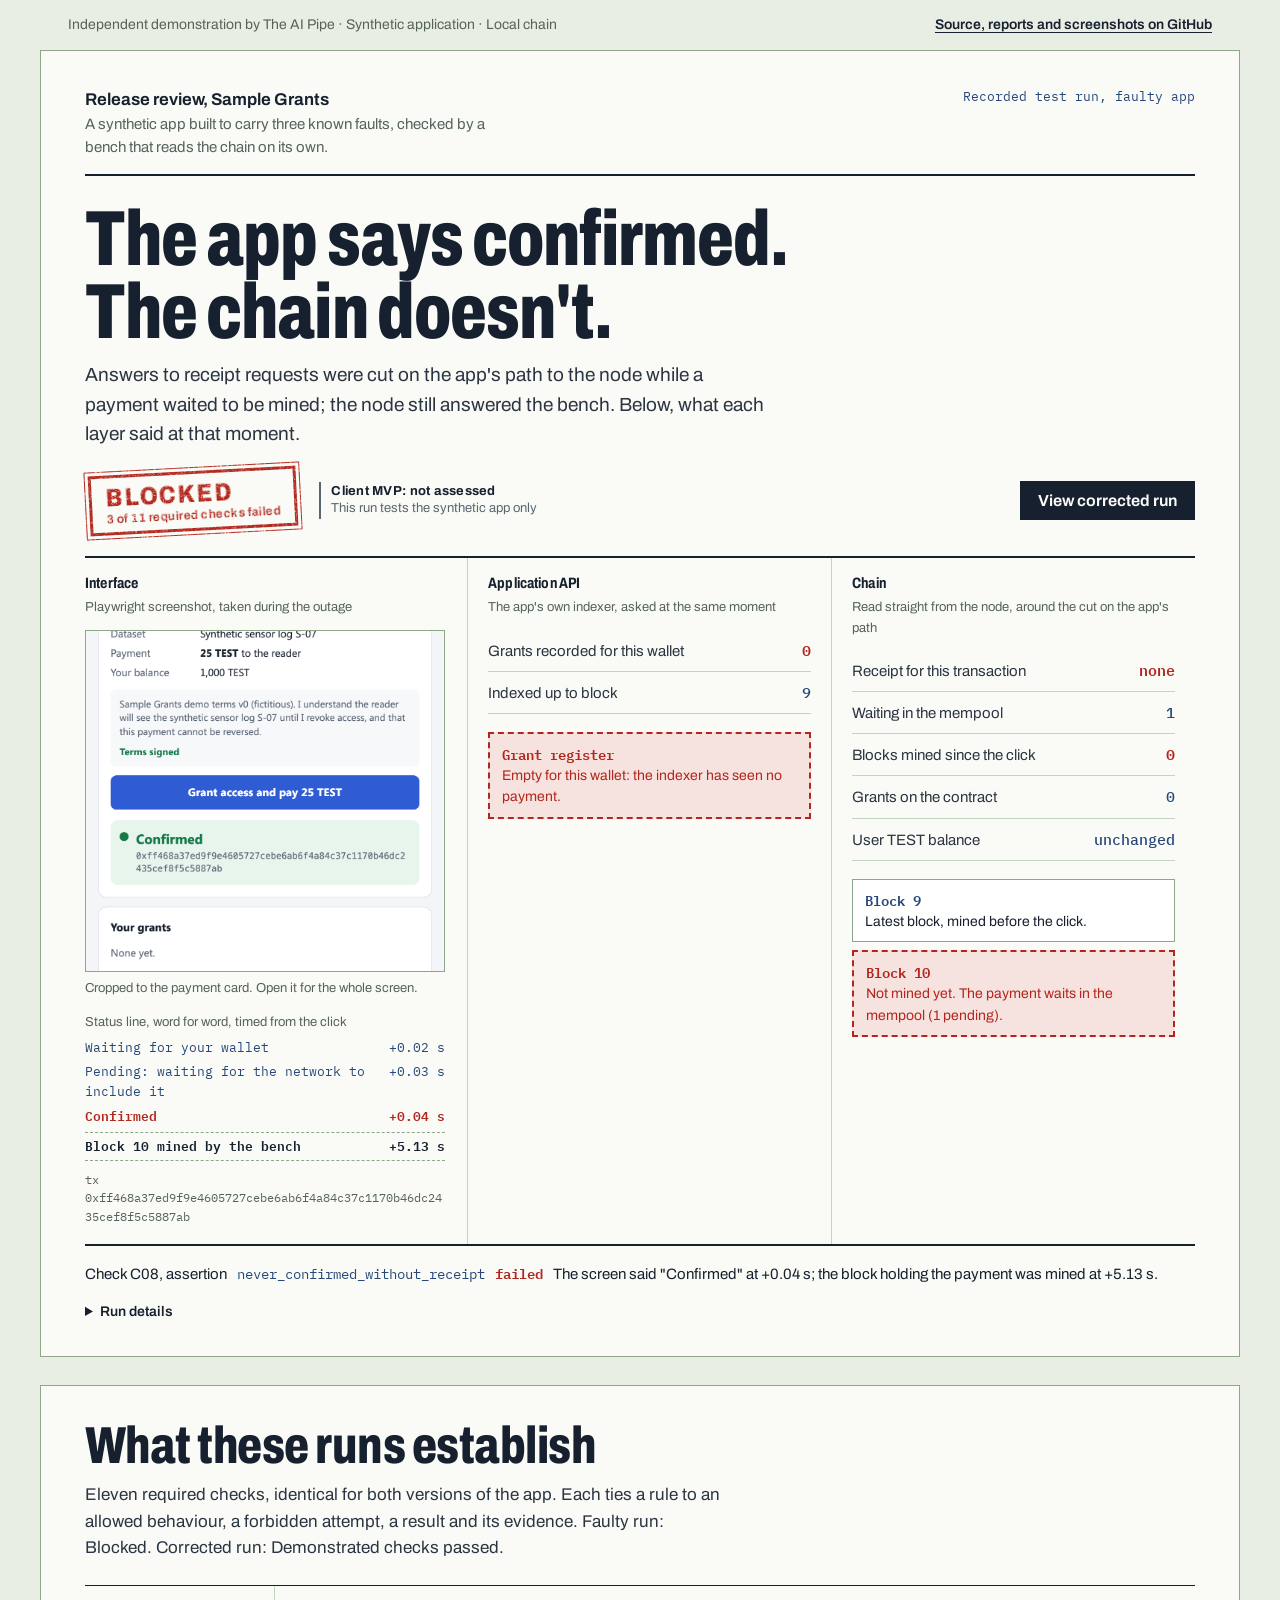
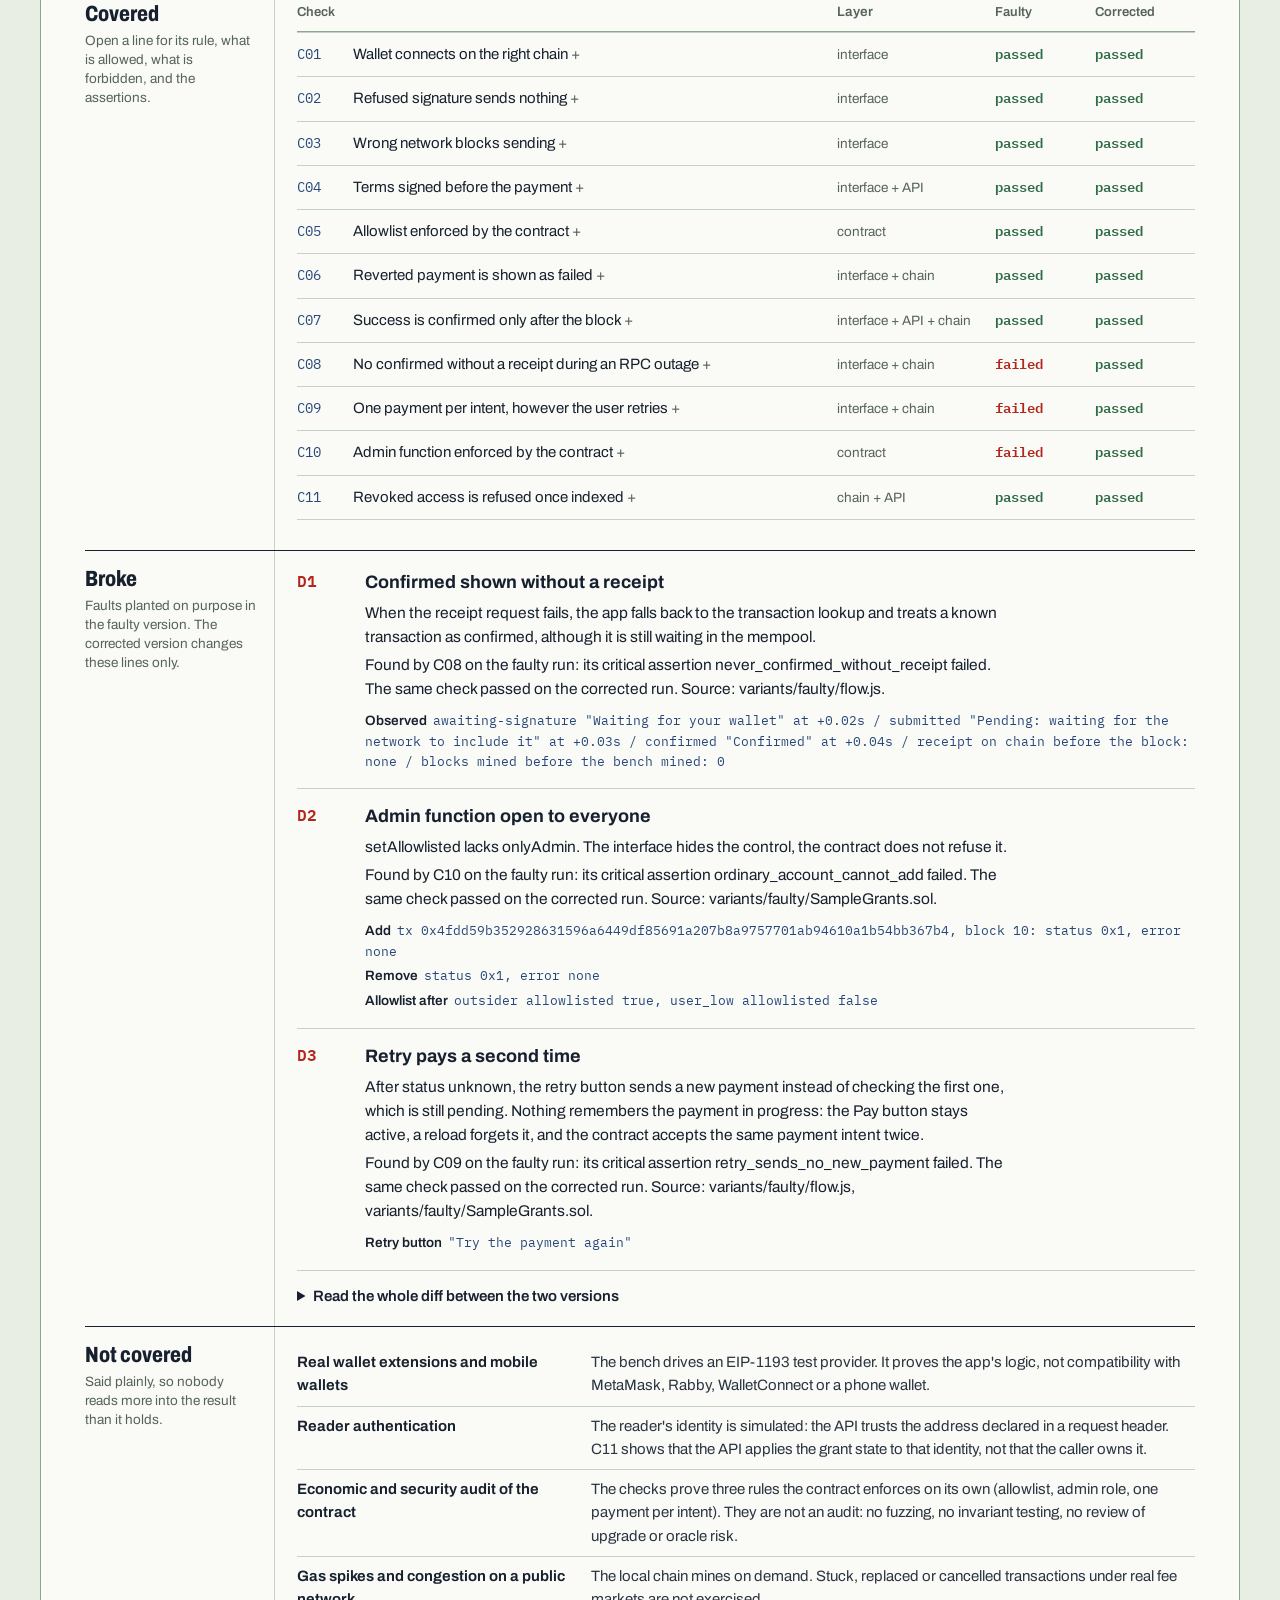
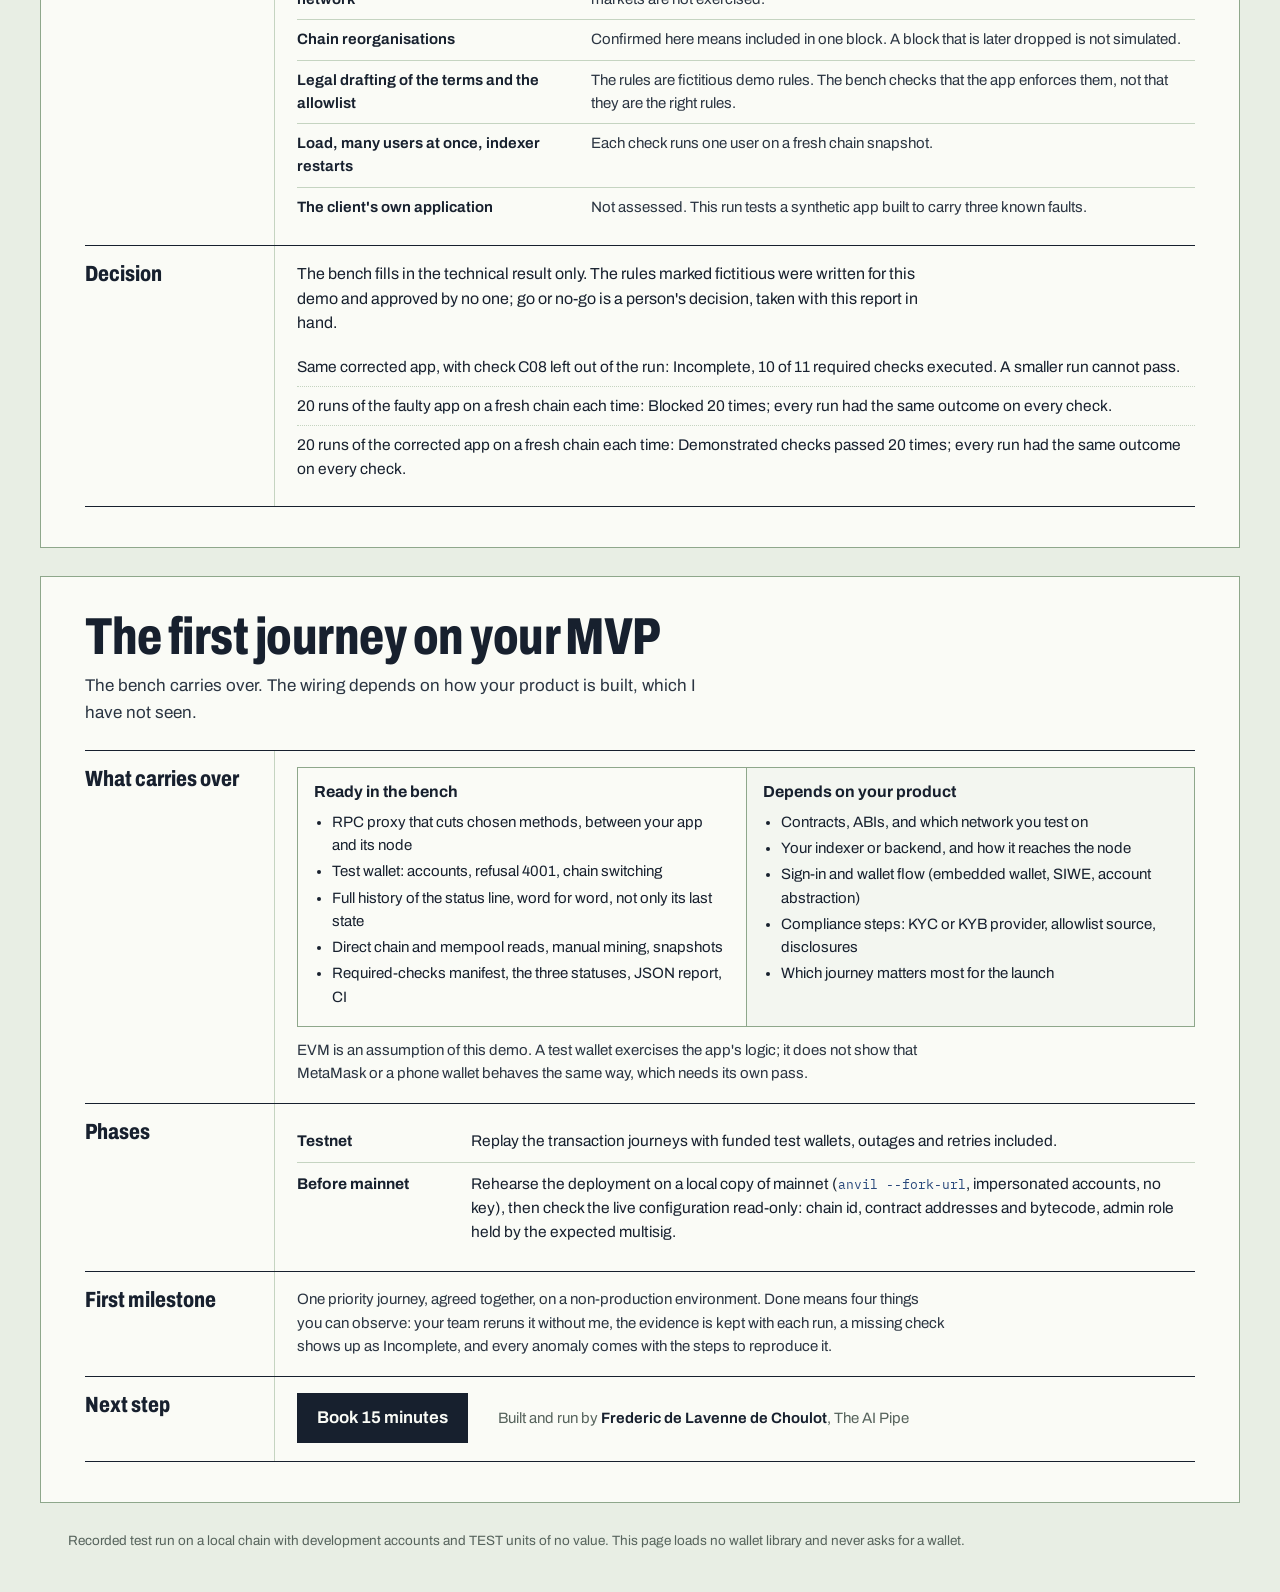
==== commit 082cc5ab: "Rules as invariants: no Confirmed before the receipt's block on every watched screen, at most one de" ====
--- a/site/index.html
+++ b/site/index.html
@@ -85,6 +85,7 @@
 .histcap { font-size: 13px; color: var(--muted); margin: 14px 0 4px; }
 .history { font-family: var(--mono); font-size: 13px; color: var(--carbon); margin: 0; padding: 0; list-style: none; }
 .history li { padding: 2px 0; display: flex; justify-content: space-between; gap: 12px; max-width: 360px; }
+.history li span:last-child { white-space: nowrap; }
 .history li.bad { color: var(--red); font-weight: 600; }
 .history li.mined { border-top: 1px dashed var(--rule-strong); border-bottom: 1px dashed var(--rule-strong); margin: 4px 0; padding: 3px 0; color: var(--ink); font-weight: 600; }
 .history li.after { color: var(--muted); }
@@ -313,6 +314,7 @@
     <div class="cap"><h3>Covered</h3><p>Open a line for its rule, what is allowed, what is forbidden, and the assertions.</p></div>
     <div class="body">
       <table class="checks" id="checks"><tbody></tbody></table>
+      <p class="note" id="inv"></p>
     </div>
   </div>
   <div class="row">
@@ -345,7 +347,7 @@
         <div><h4>Ready in the bench</h4><ul>
           <li>RPC proxy that cuts chosen methods, between your app and its node</li>
           <li>Test wallet: accounts, refusal 4001, chain switching</li>
-          <li>Full history of what the screen said, word for word, not only its last state</li>
+          <li>Full history of the status line, word for word, not only its last state</li>
           <li>Direct chain and mempool reads, manual mining, snapshots</li>
           <li>Required-checks manifest, the three statuses, JSON report, CI</li>
         </ul></div>
@@ -357,7 +359,7 @@
           <li>Which journey matters most for the launch</li>
         </ul></div>
       </div>
-      <p class="note">EVM is an assumption of this demo. A test wallet proves the app's logic; it does not prove that MetaMask or a phone wallet behaves the same way, which needs its own pass.</p>
+      <p class="note">EVM is an assumption of this demo. A test wallet exercises the app's logic; it does not show that MetaMask or a phone wallet behaves the same way, which needs its own pass.</p>
     </div>
   </div>
   <div class="row">
@@ -393,10 +395,11 @@
   let D;
   try {
     const get = async (p, t, n = 0) => { try { const r = await fetch(p); if (!r.ok) throw new Error(p + ' ' + r.status); return t ? r.text() : r.json(); } catch (e) { if (n < 2) { await new Promise((ok) => setTimeout(ok, 400)); return get(p, t, n + 1); } throw e; } };
-    const [faulty, corrected, skip, sf, sc, diff] = await Promise.all([
+    const [faulty, corrected, skip, sf, sc, diff, mut] = await Promise.all([
       get('data/faulty.json'), get('data/corrected.json'), get('data/corrected-skip-C08.json'),
-      get('data/stability-faulty.json'), get('data/stability-corrected.json'), get('data/variants.diff', true)]);
-    D = { faulty, corrected, skip, sf, sc, diff };
+      get('data/stability-faulty.json'), get('data/stability-corrected.json'), get('data/variants.diff', true),
+      get('data/mutants.json').catch(() => null)]);
+    D = { faulty, corrected, skip, sf, sc, diff, mut };
   } catch (e) {
     $('ledger').replaceChildren(el('p', 'err', 'The recorded reports could not be loaded: ' + e.message));
     return;
@@ -404,7 +407,7 @@
   const byId = (r, id) => r.checks.find((c) => c.id === id);
   const assertion = (c, name) => (c && c.assertions || []).find((x) => x.name === name);
   const short = (h) => h ? h.slice(0, 10) + '…' + h.slice(-6) : '';
-  const words = ['zero', 'one', 'two', 'three', 'four', 'five', 'six', 'seven', 'eight', 'nine', 'ten', 'eleven', 'twelve'];
+  const words = ['zero', 'one', 'two', 'three', 'four', 'five', 'six', 'seven', 'eight', 'nine', 'ten', 'eleven', 'twelve', 'thirteen', 'fourteen', 'fifteen', 'sixteen', 'seventeen', 'eighteen', 'nineteen', 'twenty'];
   const say = (n) => words[n] || String(n);
   const secs = (s) => (s >= 0 ? '+' : '') + s.toFixed(2) + ' s';
   const label = (h) => (h.text || h.state).split(':')[0];
@@ -477,11 +480,9 @@
     $('shot').alt = `Screenshot of the synthetic app during the outage, ${view} version: the status line reads "${cols.interface.status}".`;
     const hl = $('history'); hl.replaceChildren();
     const li = (cls, a, b) => { const x = el('li', cls); x.append(el('span', null, a), el('span', null, b)); return x; };
-    for (const h of before) hl.append(li(isConfirmed(h) ? 'bad' : '', label(h), secs(h.at_s)));
+    for (const h of before) hl.append(li(isConfirmed(h) ? 'bad' : '', h.text || h.state, secs(h.at_s)));
     hl.append(li('mined', `Block ${nextBlock} mined by the bench`, secs(tMine)));
-    for (const h of after) hl.append(li('after', label(h), secs(h.at_s)));
-    const end = hist[hist.length - 1];
-    hl.append(li('after', `End of the check: ${label(end)}`, ''));
+    for (const h of after) hl.append(li('after', h.text || h.state, secs(h.at_s)));
     $('txline').textContent = 'tx ' + cols.interface.tx;
 
     const api = $('api'); api.replaceChildren();
@@ -502,8 +503,8 @@
     const a = assertion(c8, 'never_confirmed_without_receipt');
     $('finding').replaceChildren(el('span', null, 'Check C08, assertion'), el('span', 'typed', a ? a.name : 'never_confirmed_without_receipt'), el('span', 'res ' + c8.outcome, c8.outcome),
       el('span', null, bad
-        ? `The screen said ${label(claim)} at ${secs(claim.at_s)}; the block holding the payment was mined at ${secs(tMine)}.`
-        : `The screen said ${label(claim)} at ${secs(claim.at_s)} and never the word confirmed before the block, mined at ${secs(tMine)}.`));
+        ? `The screen said "${claim.text}" at ${secs(claim.at_s)}; the block holding the payment was mined at ${secs(tMine)}.`
+        : `The screen said "${claim.text}" at ${secs(claim.at_s)} and never the word confirmed before the block, mined at ${secs(tMine)}.`));
   }
   $('switch').addEventListener('click', () => { view = view === 'faulty' ? 'corrected' : 'faulty'; render(true); });
   render(false);
@@ -546,8 +547,8 @@
     td.append(b, tr2); tr.append(td); tb.append(tr);
   }
 
-  const D3_LINES = [['retry_sends_no_new_payment', 'Retry after unknown'], ['pay_during_unknown_pays_once', 'Pay during unknown'],
-    ['reload_then_pay_pays_once', 'Reload, then pay'], ['double_click_pays_once', 'Double click, no outage'], ['contract_refuses_same_intent', 'Same intent sent again']];
+  const D3_OTHERS = [['pay_during_unknown_debits_once', 'Pay during unknown'], ['reload_then_pay_debits_once', 'reload then Pay'],
+    ['second_device_debits_once', 'a second device'], ['double_click_debits_once', 'a double click'], ['wallet_error_then_pay_debits_once', 'Pay again after a wallet error']];
   const fl = $('faults');
   for (const f of F.planted_faults) {
     const rc = byId(F, f.detected_by), cc = byId(C, f.detected_by);
@@ -566,7 +567,10 @@
     }
     if (f.id === 'D3') {
       line('Retry button', `"${rc.evidence.retry_button}"`);
-      for (const [n, k] of D3_LINES) { const x = assertion(rc, n); if (x) line(k, fmt(x.observed)); }
+      const rd = assertion(rc, 'retry_debits_once');
+      if (rd) line('After the retry', fmt(rd.observed));
+      const twice = D3_OTHERS.filter(([n]) => { const x = assertion(rc, n); return x && !x.ok; }).map(([, k]) => k);
+      if (twice.length) line('Also debited twice', twice.join(', ') + (assertion(rc, 'contract_refuses_same_intent')?.ok === false ? '; the contract accepted the same intent again' : ''));
     }
     body.append(ev);
     d.append(el('span', 'fid', f.id), body);
@@ -578,6 +582,8 @@
     pre.append(cls ? el('span', cls, ln) : document.createTextNode(ln), document.createTextNode('\n'));
   }
 
+  const inv = (F.invariants || [])[0];
+  if (inv) { $('inv').replaceChildren(el('b', null, 'Applied to ' + inv.applies_to + ': '), document.createTextNode(inv.text + ' Assertion '), el('code', null, inv.assertion), document.createTextNode('.')); }
   const nc = $('nc');
   for (const n of F.not_covered) { const x = el('li'); x.append(el('b', null, n.item), el('span', null, n.why)); nc.append(x); }
 
@@ -587,6 +593,19 @@
   $('proofs').append(
     el('li', null, `Same corrected app, with check ${sk.not_executed.join(', ')} left out of the run: ${sk.status}, ${sk.counts.executed} of ${sk.counts.required} required checks executed. A smaller run cannot pass.`),
     el('li', null, stab(D.sf)), el('li', null, stab(D.sc)));
+  if (D.mut) {
+    const ms = D.mut.mutants;
+    const nBlocked = ms.filter((m) => m.expected === 'Blocked').length;
+    const nIncomplete = ms.filter((m) => m.expected === 'Incomplete').length;
+    const pass = ms.filter((m) => m.expected === 'Demonstrated checks passed');
+    const li2 = el('li');
+    li2.append(document.createTextNode(`${say(ms.length)[0].toUpperCase() + say(ms.length).slice(1)} mutants of the app: ${nBlocked} must end Blocked, `
+      + (nIncomplete ? `${say(nIncomplete)} Incomplete (a retry button that does nothing: a passed deadline is never a detection), ` : '')
+      + `one must fail the CI calibration, and ${say(pass.length)} must pass (`));
+    pass.forEach((m, i) => { if (i) li2.append(document.createTextNode(', ')); li2.append(el('code', null, m.id)); });
+    li2.append(document.createTextNode(`). ${D.mut.as_expected} of ${D.mut.total} ended as expected. Run `), el('code', null, 'bench/mutants.py'), document.createTextNode(', report in '), el('code', null, 'reports/mutants.json'), document.createTextNode('.'));
+    $('proofs').append(li2);
+  }
 })();
 </script>
 </body>
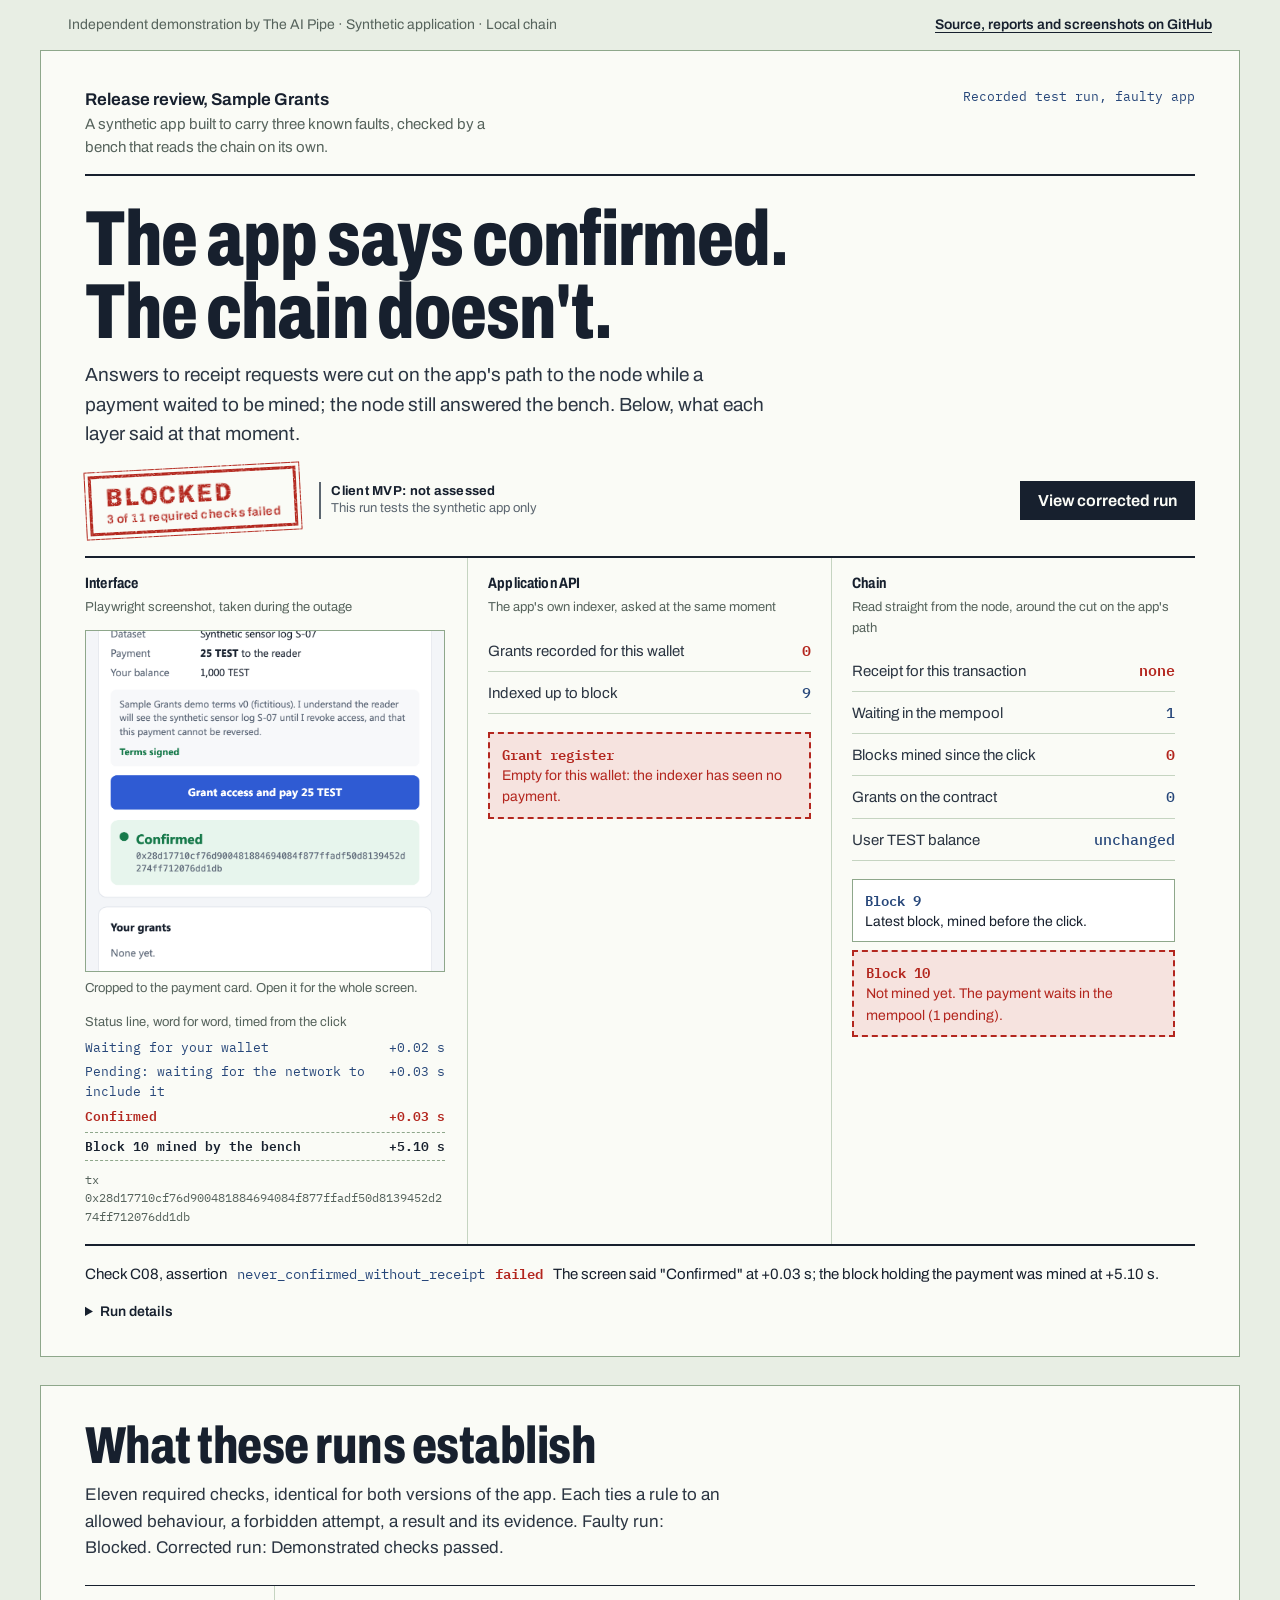
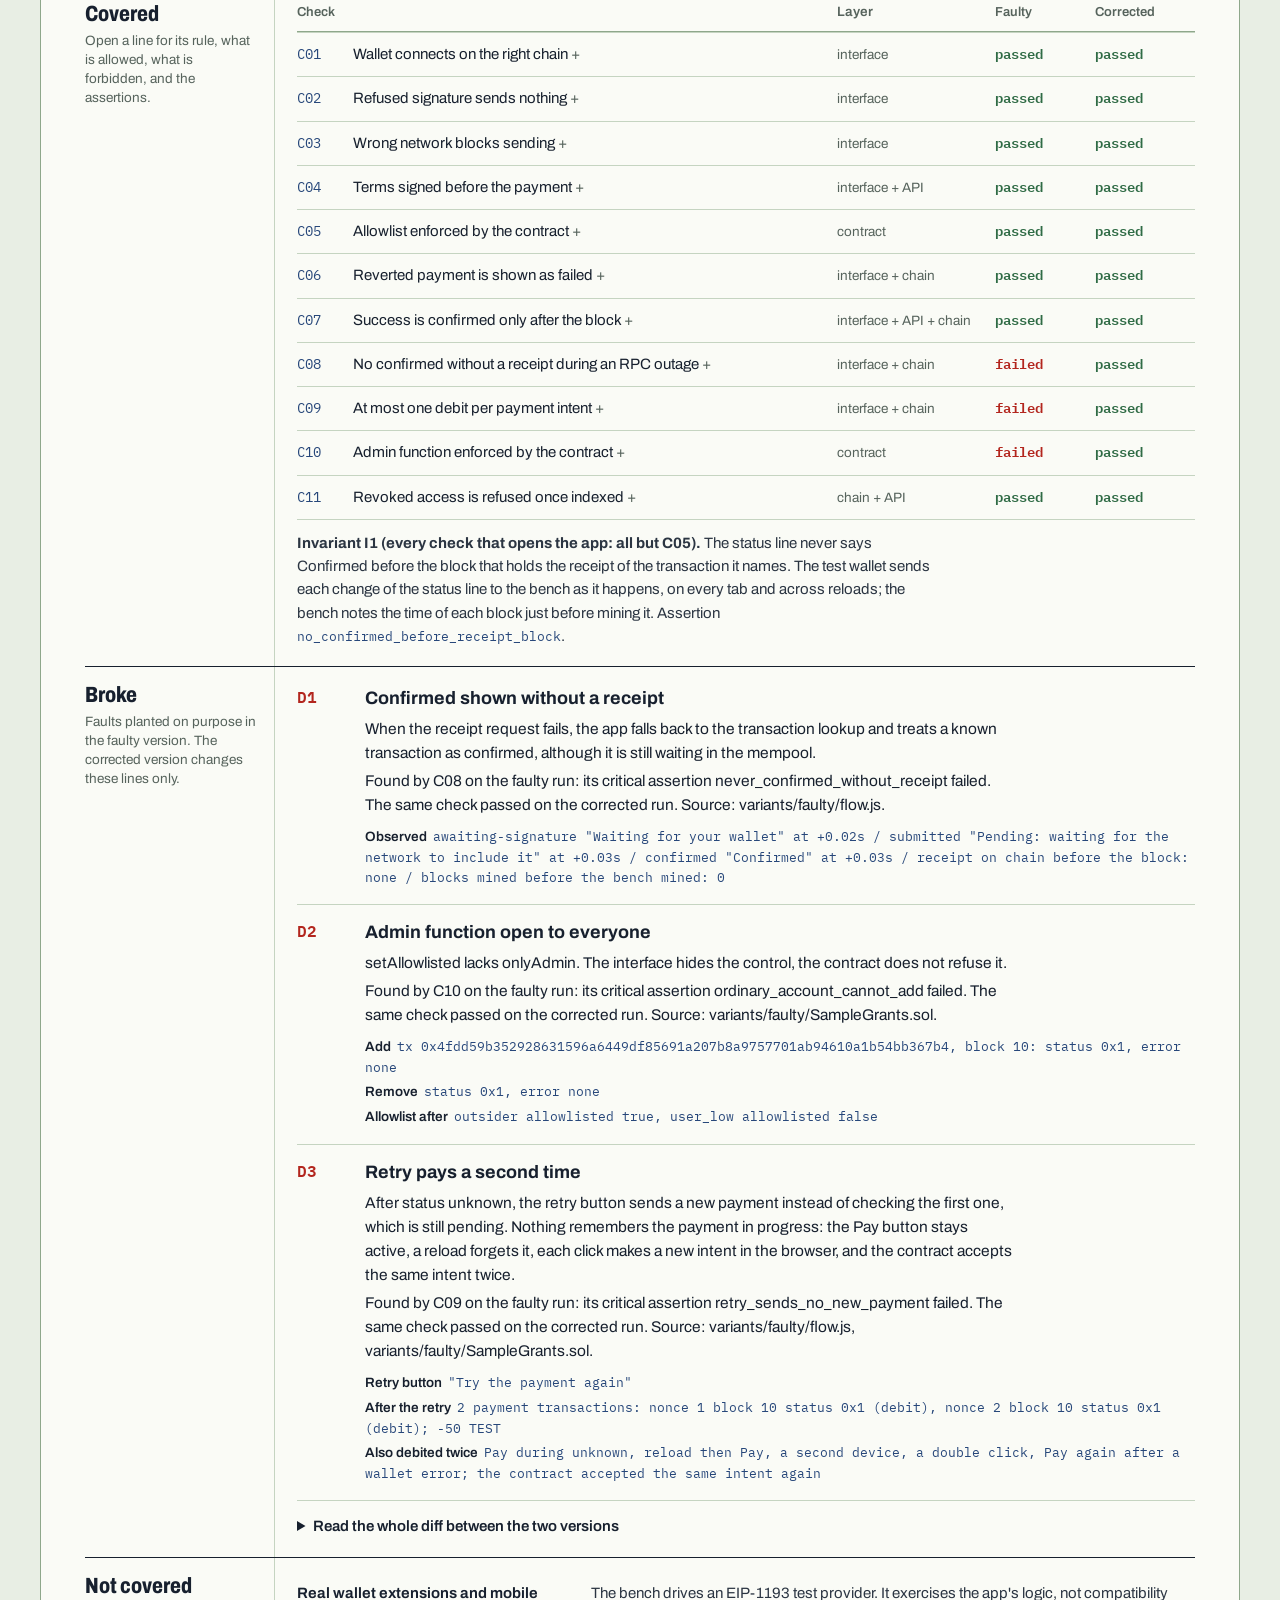
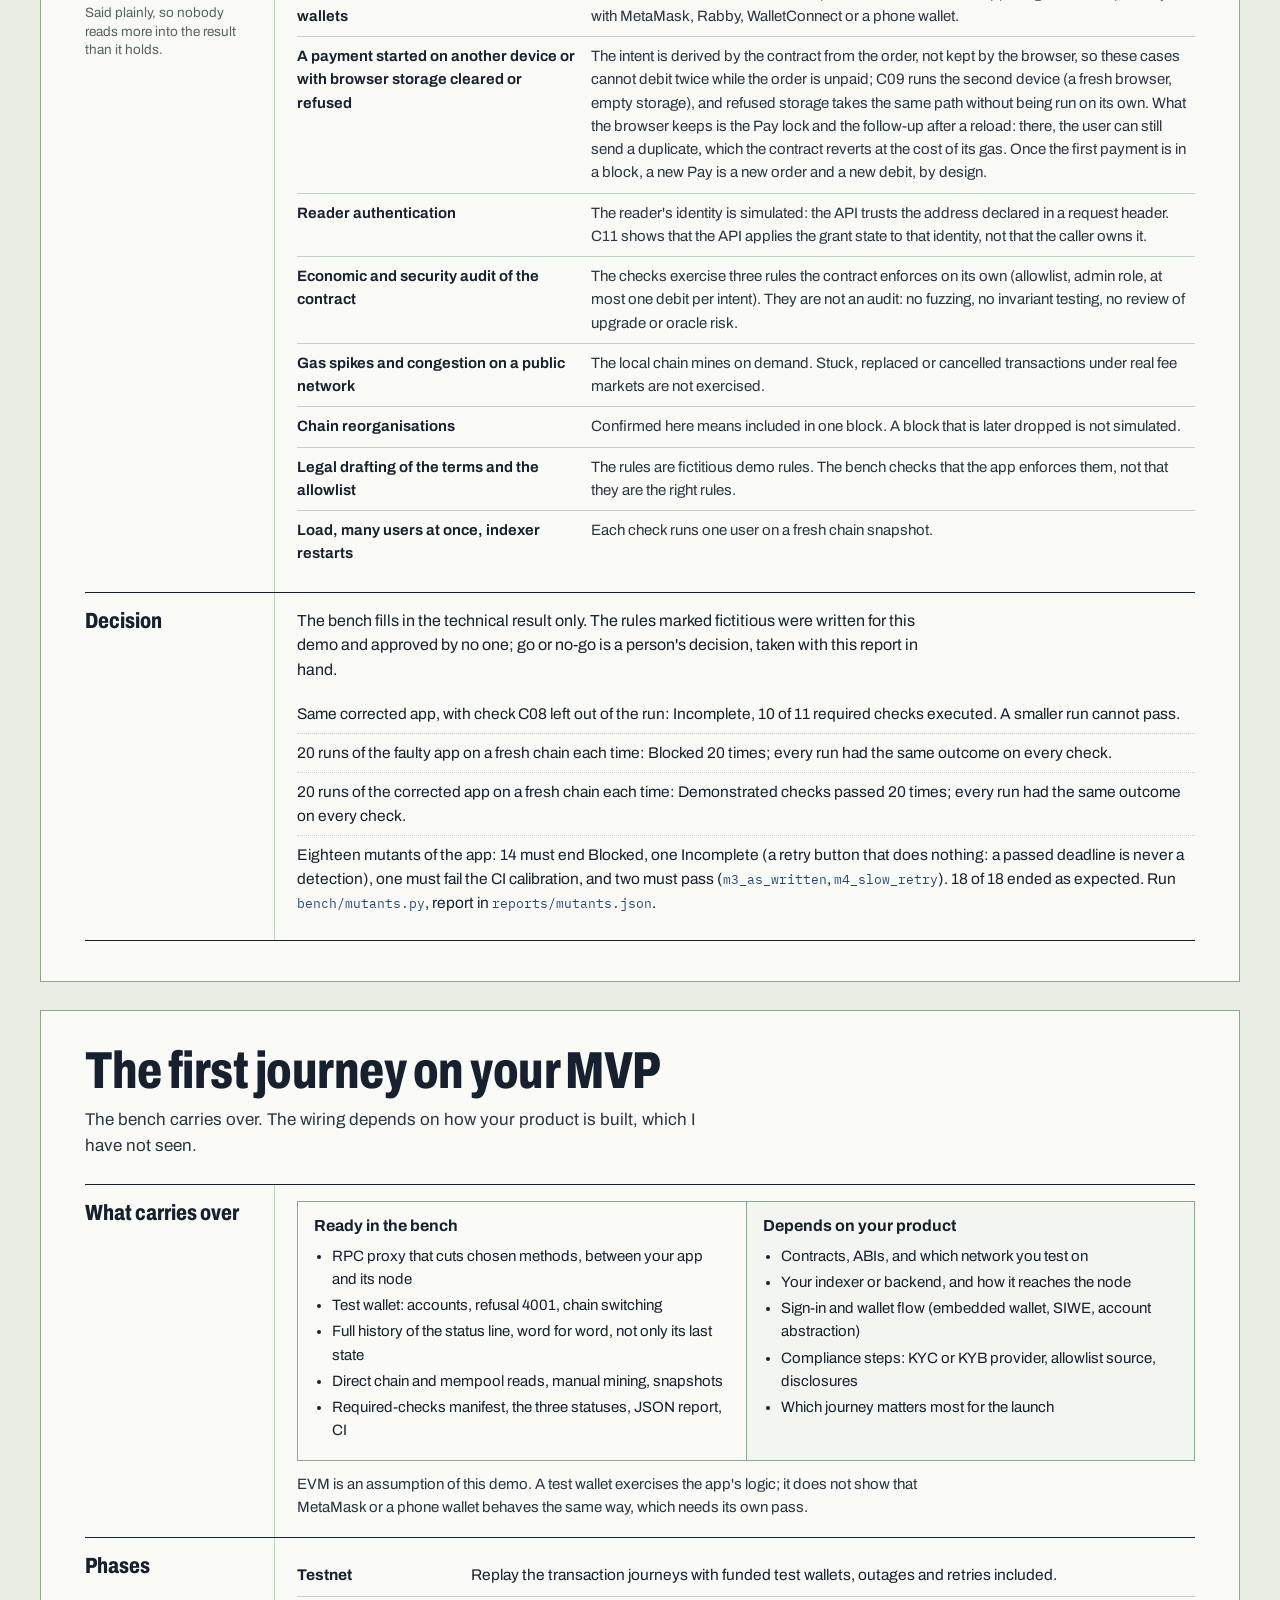
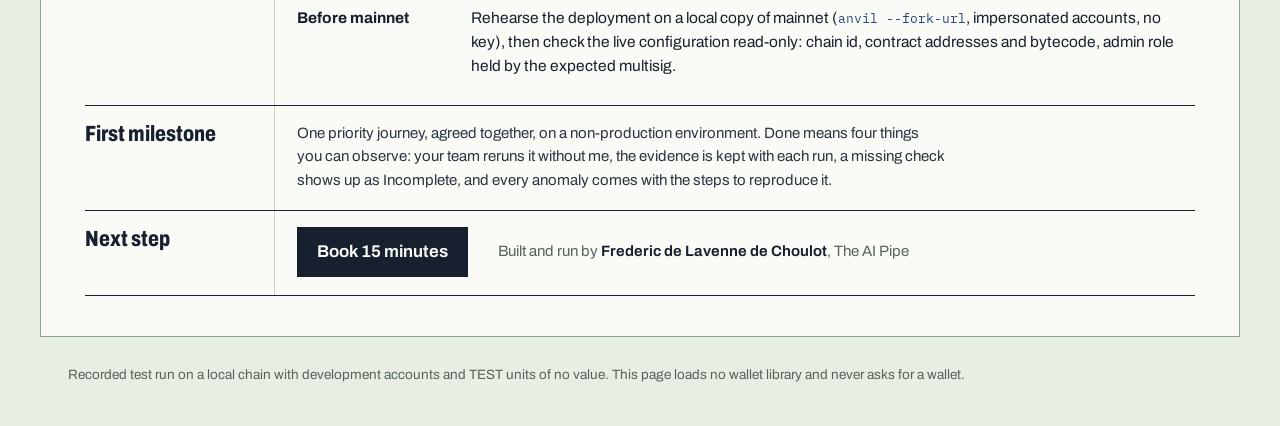
==== commit e5008dad: "Recorded runs on 082cc5a (faulty, corrected, one check removed), 20 runs per variant, 18 mutants, pa" ====
--- a/site/index.html
+++ b/site/index.html
@@ -583,7 +583,7 @@
   }
 
   const inv = (F.invariants || [])[0];
-  if (inv) { $('inv').replaceChildren(el('b', null, 'Applied to ' + inv.applies_to + ': '), document.createTextNode(inv.text + ' Assertion '), el('code', null, inv.assertion), document.createTextNode('.')); }
+  if (inv) { $('inv').replaceChildren(el('b', null, `Invariant ${inv.id} (${inv.applies_to}). `), document.createTextNode(inv.text + ' Assertion '), el('code', null, inv.assertion), document.createTextNode('.')); }
   const nc = $('nc');
   for (const n of F.not_covered) { const x = el('li'); x.append(el('b', null, n.item), el('span', null, n.why)); nc.append(x); }
 
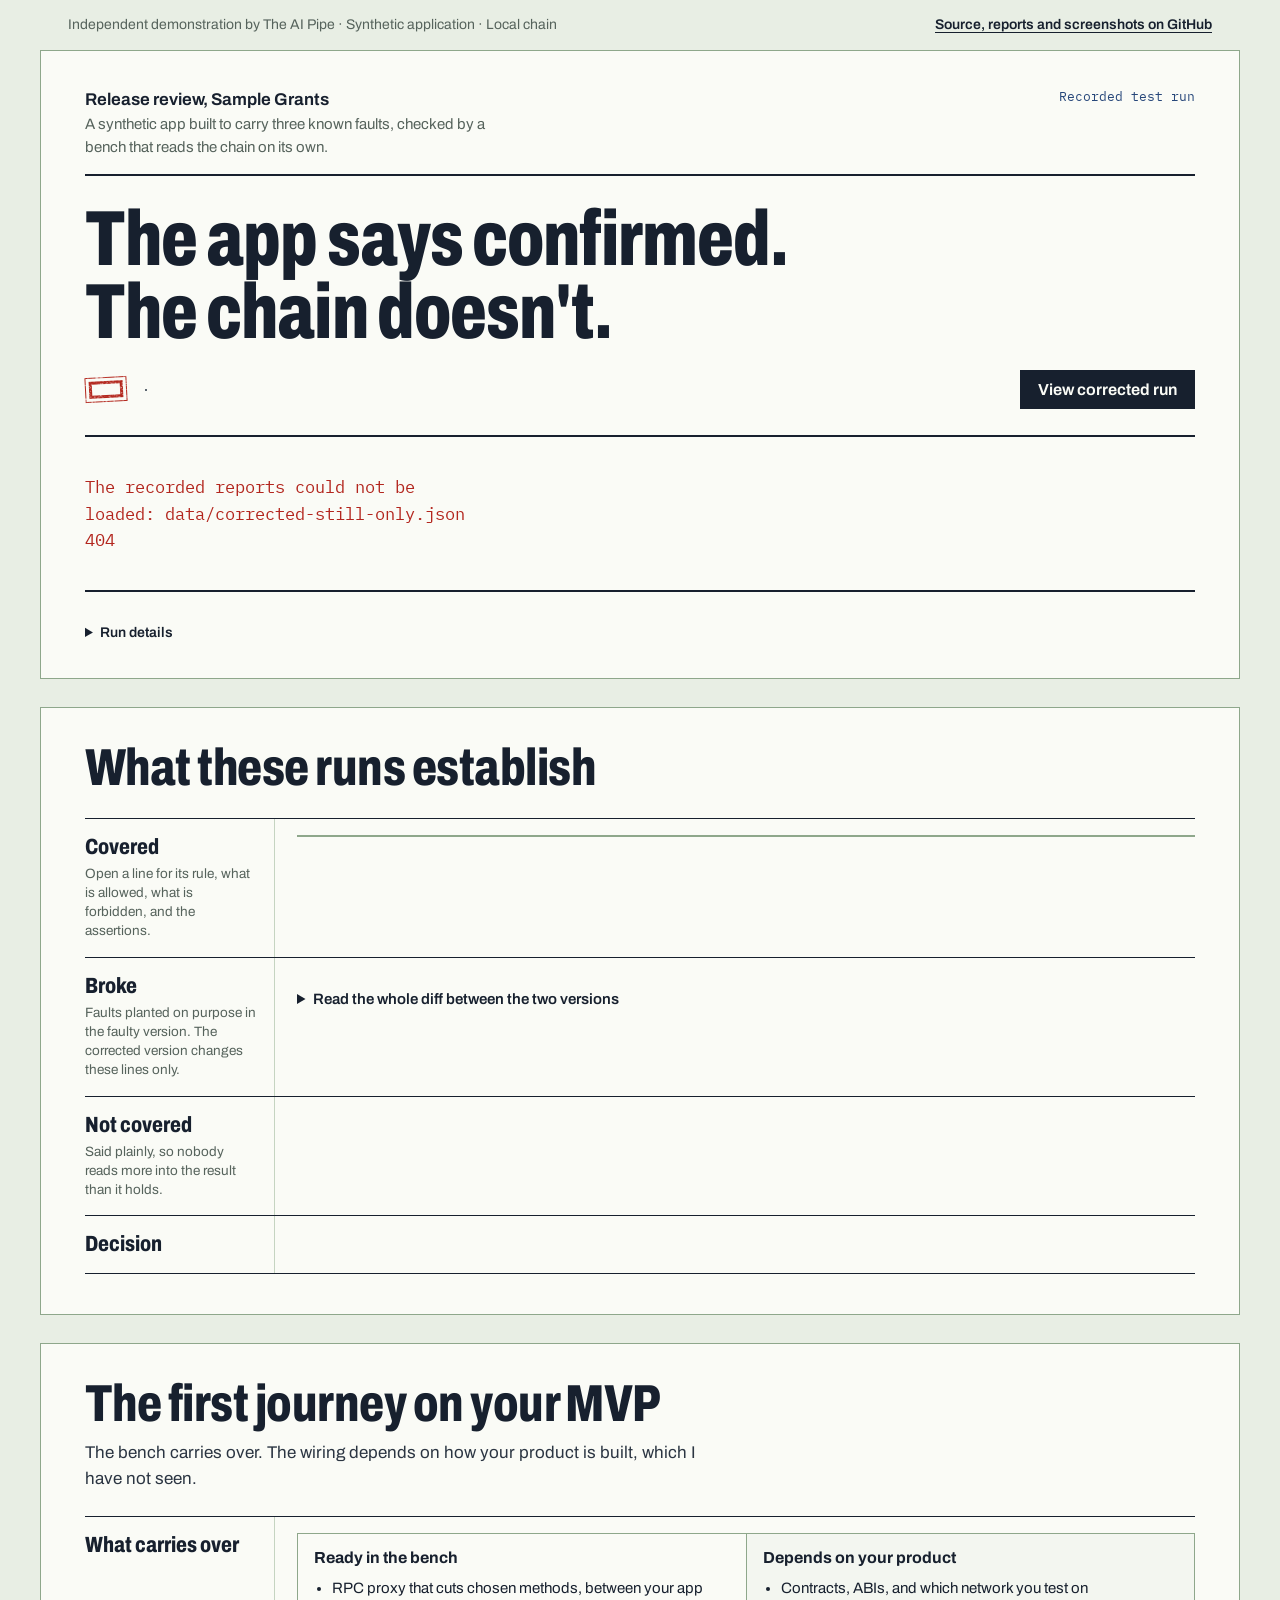
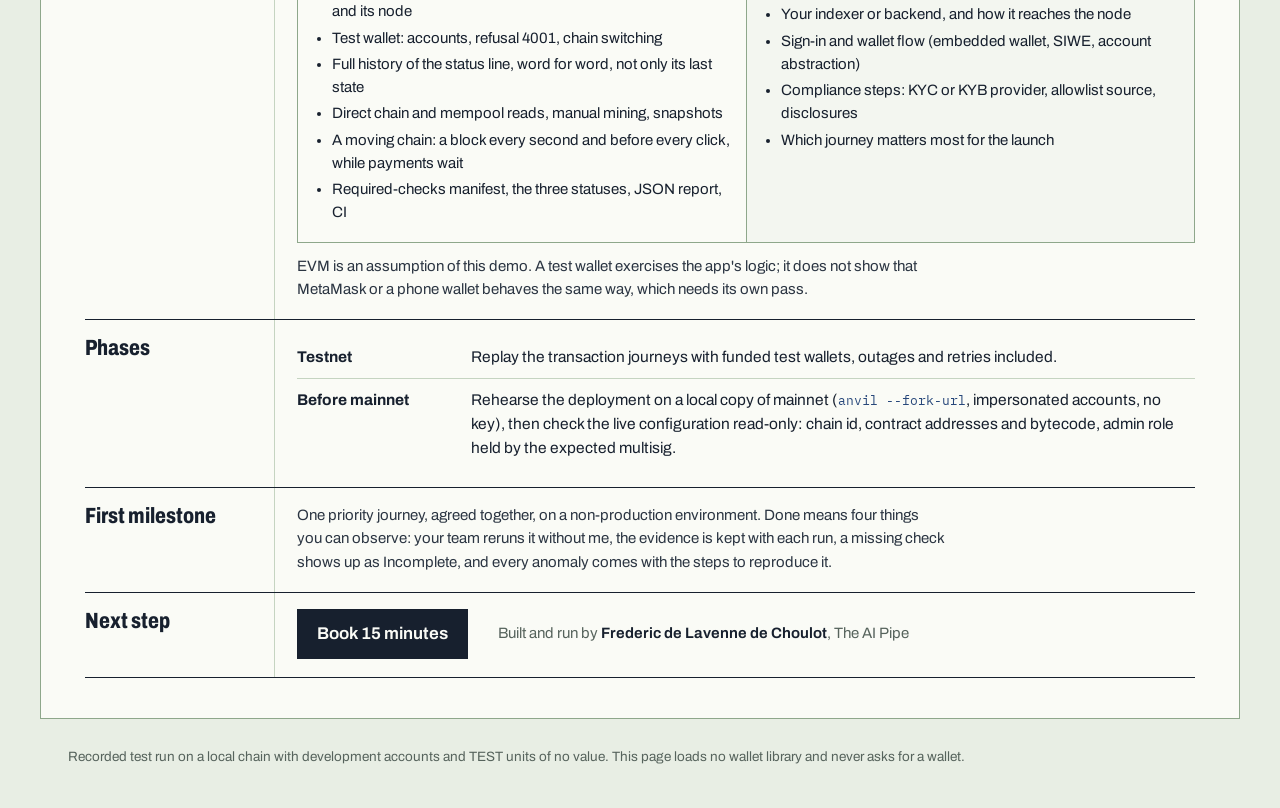
==== commit 4f6e8ee3: "One order, at most one debit, on a still and a moving chain The order id comes from the contract (pa" ====
--- a/site/index.html
+++ b/site/index.html
@@ -248,6 +248,29 @@
   footer { padding: 0 16px 32px; }
 }
 @media (prefers-reduced-motion: reduce) { .stamp.thud { animation: none; } }
+.checks .res { display: block; }
+.checks .res .rg { font-family: var(--sans); font-weight: 500; font-size: 11.5px; color: var(--muted); margin-right: 5px; }
+.legend { font-size: 13px; color: var(--muted); margin: 0 0 6px; }
+.regimes { margin: 0 0 14px; }
+.regimes p { margin: 0; font-size: 14.5px; color: #2b3542; }
+.invs { margin: 12px 0 0; padding: 0; list-style: none; max-width: 76ch; }
+.invs li { font-size: 15px; color: #2b3542; padding: 6px 0; border-bottom: 1px dotted var(--rule); }
+.invs li:last-child { border-bottom: 0; }
+.invs b { color: var(--ink); }
+details.mutlist { margin-top: 10px; }
+details.mutlist summary { cursor: pointer; font-weight: 600; font-size: 15px; }
+table.muts { width: 100%; border-collapse: collapse; font-size: 13.5px; margin-top: 8px; }
+.muts th, .muts td { text-align: left; padding: 6px 8px 6px 0; border-bottom: 1px dotted var(--rule); vertical-align: top; }
+.muts th { font-size: 12.5px; color: var(--muted); font-weight: 600; }
+.muts td.id { font-family: var(--mono); color: var(--carbon); overflow-wrap: anywhere; width: 28%; }
+.muts td.out { font-family: var(--mono); font-weight: 600; white-space: nowrap; }
+.muts td.out.bad { color: var(--red); }
+.muts .why { display: block; color: var(--muted); font-size: 13px; margin-top: 2px; }
+@media (max-width: 720px) {
+  .checks .res .rg { display: none; }
+  .muts td.id { width: 40%; }
+  .muts td.what { display: none; }
+}
 </style>
 </head>
 <body>
@@ -313,8 +336,10 @@
   <div class="row">
     <div class="cap"><h3>Covered</h3><p>Open a line for its rule, what is allowed, what is forbidden, and the assertions.</p></div>
     <div class="body">
+      <div class="split regimes" id="regimes"></div>
+      <p class="legend" id="legend"></p>
       <table class="checks" id="checks"><tbody></tbody></table>
-      <p class="note" id="inv"></p>
+      <ul class="invs" id="inv"></ul>
     </div>
   </div>
   <div class="row">
@@ -333,6 +358,7 @@
     <div class="body">
       <p class="decision" id="decision"></p>
       <ul class="proofs" id="proofs"></ul>
+      <details class="mutlist" id="mutwrap" hidden><summary id="mutsum">Every mutant, replayed</summary><table class="muts" id="muts"></table></details>
     </div>
   </div>
 </section>
@@ -349,6 +375,7 @@
           <li>Test wallet: accounts, refusal 4001, chain switching</li>
           <li>Full history of the status line, word for word, not only its last state</li>
           <li>Direct chain and mempool reads, manual mining, snapshots</li>
+          <li>A moving chain: a block every second and before every click, while payments wait</li>
           <li>Required-checks manifest, the three statuses, JSON report, CI</li>
         </ul></div>
         <div><h4>Depends on your product</h4><ul>
@@ -395,23 +422,25 @@
   let D;
   try {
     const get = async (p, t, n = 0) => { try { const r = await fetch(p); if (!r.ok) throw new Error(p + ' ' + r.status); return t ? r.text() : r.json(); } catch (e) { if (n < 2) { await new Promise((ok) => setTimeout(ok, 400)); return get(p, t, n + 1); } throw e; } };
-    const [faulty, corrected, skip, sf, sc, diff, mut] = await Promise.all([
-      get('data/faulty.json'), get('data/corrected.json'), get('data/corrected-skip-C08.json'),
+    const [faulty, corrected, skip, still, sf, sc, diff, mut] = await Promise.all([
+      get('data/faulty.json'), get('data/corrected.json'), get('data/corrected-skip-C08.json'), get('data/corrected-still-only.json'),
       get('data/stability-faulty.json'), get('data/stability-corrected.json'), get('data/variants.diff', true),
       get('data/mutants.json').catch(() => null)]);
-    D = { faulty, corrected, skip, sf, sc, diff, mut };
+    D = { faulty, corrected, skip, still, sf, sc, diff, mut };
   } catch (e) {
     $('ledger').replaceChildren(el('p', 'err', 'The recorded reports could not be loaded: ' + e.message));
     return;
   }
-  const byId = (r, id) => r.checks.find((c) => c.id === id);
+  const byId = (r, id, regime = 'still') => r.checks.find((c) => c.id === id && (c.regime || 'still') === regime);
+  const runsOf = (r, id) => r.checks.filter((c) => c.id === id);
   const assertion = (c, name) => (c && c.assertions || []).find((x) => x.name === name);
   const short = (h) => h ? h.slice(0, 10) + '…' + h.slice(-6) : '';
   const words = ['zero', 'one', 'two', 'three', 'four', 'five', 'six', 'seven', 'eight', 'nine', 'ten', 'eleven', 'twelve', 'thirteen', 'fourteen', 'fifteen', 'sixteen', 'seventeen', 'eighteen', 'nineteen', 'twenty'];
   const say = (n) => words[n] || String(n);
   const secs = (s) => (s >= 0 ? '+' : '') + s.toFixed(2) + ' s';
   const label = (h) => (h.text || h.state).split(':')[0];
-  const isConfirmed = (h) => h.state === 'confirmed' || /(^|[^a-z])confirmed\b/i.test(h.text || '') && !/not confirmed/i.test(h.text || '');
+  const CLAIM = /(?<![a-z])(?<!not )(?<!n't )(?<!be )(?<!yet )(?<!until )confirmed\b/i;
+  const isConfirmed = (h) => h.state === 'confirmed' || CLAIM.test(h.text || '');
   const fmt = (v) => v === null || v === undefined ? 'none' : typeof v === 'boolean' ? String(v)
     : Array.isArray(v) ? v.map(fmt).join(', ') : typeof v === 'object' ? Object.entries(v).map(([k, x]) => `${k}: ${fmt(x)}`).join(', ') : String(v);
   const nameEl = (name) => { const s = el('span'); name.split('_').forEach((p, i, a) => { s.append(document.createTextNode(p + (i < a.length - 1 ? '_' : ''))); if (i < a.length - 1) s.append(el('wbr')); }); return s; };
@@ -501,26 +530,42 @@
     $('apiblocks').replaceChildren(
       blk(' open' + (bad ? ' hit' : ''), 'Grant register', cols.api.grants_for_user === 0 ? 'Empty for this wallet: the indexer has seen no payment.' : `${cols.api.grants_for_user} grant(s) for this wallet.`));
     const a = assertion(c8, 'never_confirmed_without_receipt');
+    const m8 = byId(r, 'C08', 'moving');
+    const mcols = m8 && m8.evidence && m8.evidence.columns;
+    let moving = '';
+    if (mcols && (m8.outcome === 'failed' || m8.outcome === 'passed')) {
+      const mh = mcols.interface.history.filter((h) => h.at_s < mcols.interface.block_mined_at_s);
+      const mclaim = m8.outcome === 'failed' ? mh.find(isConfirmed) : null;
+      moving = ` Same check on the moving chain, a block every second: ${say(mcols.chain.blocks_mined_since_click)} blocks passed without the payment, which landed at ${secs(mcols.interface.block_mined_at_s)}; `
+        + (mclaim ? `the screen said "${mclaim.text}" at ${secs(mclaim.at_s)}, ${m8.outcome}.` : `the screen never said confirmed before it, ${m8.outcome}.`);
+    }
     $('finding').replaceChildren(el('span', null, 'Check C08, assertion'), el('span', 'typed', a ? a.name : 'never_confirmed_without_receipt'), el('span', 'res ' + c8.outcome, c8.outcome),
-      el('span', null, bad
+      el('span', null, (bad
         ? `The screen said "${claim.text}" at ${secs(claim.at_s)}; the block holding the payment was mined at ${secs(tMine)}.`
-        : `The screen said "${claim.text}" at ${secs(claim.at_s)} and never the word confirmed before the block, mined at ${secs(tMine)}.`));
+        : `The screen said "${claim.text}" at ${secs(claim.at_s)} and never the word confirmed before the block, mined at ${secs(tMine)}.`) + moving));
   }
   $('switch').addEventListener('click', () => { view = view === 'faulty' ? 'corrected' : 'faulty'; render(true); });
   render(false);
 
   // ---------- section 2 ----------
   const F = D.faulty, C = D.corrected;
-  $('intro2').textContent = `${say(F.counts.required)[0].toUpperCase() + say(F.counts.required).slice(1)} required checks, identical for both versions of the app. Each ties a rule to an allowed behaviour, a forbidden attempt, a result and its evidence. Faulty run: ${F.status}. Corrected run: ${C.status}.`;
+  const ids = [...new Set(F.checks.map((c) => c.id))];
+  const twice = ids.filter((id) => runsOf(F, id).length > 1).length;
+  const regs = F.regimes || [];
+  $('intro2').textContent = `${say(ids.length)[0].toUpperCase() + say(ids.length).slice(1)} required checks, identical for both versions of the app; the ${say(twice)} that open the app run twice, on a still chain and on a moving chain, so ${say(F.counts.required)} runs are required. Each ties a rule to an allowed behaviour, a forbidden attempt, a result and its evidence. Faulty run: ${F.status}. Corrected run: ${C.status}.`;
+  $('regimes').replaceChildren(...regs.map((g) => { const d = el('div'); d.append(el('h4', null, g.title), el('p', null, g.text)); return d; }));
+  const once = ids.filter((id) => runsOf(F, id).length === 1);
+  $('legend').textContent = 'Each result cell: still chain, then moving chain.' + (once.length ? ` ${once.join(', ')} calls the contract without opening the app and runs once.` : '');
   const tb = $('checks').querySelector('tbody');
   const head = el('tr'); const hc = el('td'); const hr = el('div', 'headrow');
   hr.append(el('span', null, 'Check'), el('span', null, ''), el('span', 'layer', 'Layer'), el('span', null, 'Faulty'), el('span', null, 'Corrected'));
   hc.append(hr); head.append(hc); tb.append(head);
-  for (const fc of F.checks) {
-    const cc = byId(C, fc.id);
+  const cell = (runs) => { const c = el('span', 'res'); runs.forEach((x, i) => { const line = el('span', 'res ' + x.outcome); line.append(el('span', 'rg', runs.length > 1 ? x.regime : 'once'), document.createTextNode(x.outcome)); c.append(line); }); return c; };
+  for (const id of ids) {
+    const fr = runsOf(F, id), cr = runsOf(C, id), fc = fr[0];
     const tr = el('tr'); const td = el('td');
     const b = el('button', 'rowbtn'); b.type = 'button'; b.setAttribute('aria-expanded', 'false');
-    b.append(el('span', 'id', fc.id), el('span', 't', fc.title), el('span', 'layer', fc.trace.layer), el('span', 'res ' + fc.outcome, fc.outcome), el('span', 'res ' + cc.outcome, cc.outcome));
+    b.append(el('span', 'id', id), el('span', 't', fc.title), el('span', 'layer', fc.trace.layer), cell(fr), cell(cr));
     const tr2 = el('div', 'trace');
     const chain = el('div', 'chain');
     const rule = el('div'); rule.append(el('b', null, 'Rule'), document.createTextNode(fc.trace.rule.text)); if (fc.trace.rule.fictitious) rule.append(el('span', 'fict', 'fictitious demo rule'));
@@ -529,8 +574,9 @@
     const me = el('div'); me.append(el('b', null, 'How it is checked'), document.createTextNode(fc.trace.method));
     chain.append(rule, al, fo, me);
     tr2.append(chain, el('p', 'vs', 'Criterion: ' + fc.trace.criterion));
-    for (const [name, rc] of [['Faulty run', fc], ['Corrected run', cc]]) {
-      tr2.append(el('p', 'vs', `${name}: ${rc.outcome}${rc.error ? ' (' + rc.error + ')' : ''}${rc.evidence && rc.evidence.tx ? ', tx ' + short(rc.evidence.tx) + ' in block ' + rc.evidence.block : ''}`));
+    for (const [name, rc] of [...fr.map((x) => ['Faulty run', x]), ...cr.map((x) => ['Corrected run', x])]) {
+      const where = fr.length > 1 ? `, ${rc.regime} chain` : '';
+      tr2.append(el('p', 'vs', `${name}${where}: ${rc.outcome}${rc.error ? ' (' + rc.error + ')' : ''}${rc.evidence && rc.evidence.tx ? ', tx ' + short(rc.evidence.tx) + ' in block ' + rc.evidence.block : ''}${rc.blocks != null ? `, ${rc.blocks} block${rc.blocks === 1 ? '' : 's'} during the check` : ''}`));
       const t = el('table', 'asserts');
       const h = el('tr', 'hd'); h.append(el('th', null, 'Assertion'), el('th', null, 'Observed'), el('th', null, 'Expected')); t.append(h);
       for (const x of rc.assertions) {
@@ -549,6 +595,7 @@
 
   const D3_OTHERS = [['pay_during_unknown_debits_once', 'Pay during unknown'], ['reload_then_pay_debits_once', 'reload then Pay'],
     ['second_device_debits_once', 'a second device'], ['double_click_debits_once', 'a double click'], ['wallet_error_then_pay_debits_once', 'Pay again after a wallet error']];
+  const LANDED = '_after_it_landed';
   const fl = $('faults');
   for (const f of F.planted_faults) {
     const rc = byId(F, f.detected_by), cc = byId(C, f.detected_by);
@@ -556,7 +603,9 @@
     const d = el('div', 'fault');
     const body = el('div');
     body.append(el('h4', null, f.title), el('p', null, f.what));
-    body.append(el('p', null, `Found by ${f.detected_by} on the faulty run: its critical assertion ${f.critical} ${crit && !crit.ok ? 'failed' : 'did not fail'}. The same check ${cc.outcome} on the corrected run. Source: ${f.where}.`));
+    const inR = (f.detected_in || []).map((g) => 'the ' + g + ' chain').join(' and on ');
+    const cco = runsOf(C, f.detected_by).map((x) => x.outcome);
+    body.append(el('p', null, `Found by ${f.detected_by} on the faulty run: its critical assertion ${f.critical} ${f.detected ? 'failed, on ' + inR : 'did not fail'}. The same check ${[...new Set(cco)].join(' and ')} on the corrected run${cco.length > 1 ? ', in both regimes' : ''}. Source: ${f.where}.`));
     const ev = el('ul', 'ev');
     const line = (k, v) => { const x = el('li'); x.append(el('b', null, k), document.createTextNode(v)); ev.append(x); };
     if (f.id === 'D1' && crit) line('Observed', crit.observed.join(' / '));
@@ -569,8 +618,13 @@
       line('Retry button', `"${rc.evidence.retry_button}"`);
       const rd = assertion(rc, 'retry_debits_once');
       if (rd) line('After the retry', fmt(rd.observed));
-      const twice = D3_OTHERS.filter(([n]) => { const x = assertion(rc, n); return x && !x.ok; }).map(([, k]) => k);
-      if (twice.length) line('Also debited twice', twice.join(', ') + (assertion(rc, 'contract_refuses_same_intent')?.ok === false ? '; the contract accepted the same intent again' : ''));
+      const failedAt = (n) => { const x = assertion(rc, n); return x && !x.ok; };
+      const early = D3_OTHERS.filter(([n]) => failedAt(n)).map(([, k]) => k);
+      const late = D3_OTHERS.filter(([n]) => failedAt(n + LANDED)).map(([, k]) => k);
+      if (early.length) line('Debited twice while it waited', early.join(', '));
+      if (late.length) line('Debited twice after it landed', late.join(', '));
+      const cr = [assertion(rc, 'contract_refuses_same_order'), assertion(rc, 'contract_refuses_other_order_id')];
+      if (cr.some((x) => x && !x.ok)) line('Straight on the contract', cr.filter((x) => x && !x.ok).map((x) => fmt(x.observed)).join('; '));
     }
     body.append(ev);
     d.append(el('span', 'fid', f.id), body);
@@ -582,16 +636,23 @@
     pre.append(cls ? el('span', cls, ln) : document.createTextNode(ln), document.createTextNode('\n'));
   }
 
-  const inv = (F.invariants || [])[0];
-  if (inv) { $('inv').replaceChildren(el('b', null, `Invariant ${inv.id} (${inv.applies_to}). `), document.createTextNode(inv.text + ' Assertion '), el('code', null, inv.assertion), document.createTextNode('.')); }
+  for (const inv of F.invariants || []) {
+    const x = el('li');
+    x.append(el('b', null, `${inv.id} (${inv.applies_to}). `), document.createTextNode(inv.text + (inv.assertion.startsWith('(') ? '' : ' Assertion ')));
+    if (!inv.assertion.startsWith('(')) { x.append(el('code', null, inv.assertion), document.createTextNode('.')); }
+    $('inv').append(x);
+  }
   const nc = $('nc');
   for (const n of F.not_covered) { const x = el('li'); x.append(el('b', null, n.item), el('span', null, n.why)); nc.append(x); }
 
   $('decision').textContent = F.decision;
   const sk = D.skip;
   const stab = (s) => `${s.runs} runs of the ${s.variant} app on a fresh chain each time: ${Object.entries(s.statuses).map(([k, v]) => `${k} ${v} times`).join(', ')}; ${s.identical ? 'every run had the same outcome on every check' : 'outcomes differed between runs'}.`;
+  const st = D.still;
+  const skipped = [...new Set(sk.not_executed.map((k) => k.split('/')[0]))];
   $('proofs').append(
-    el('li', null, `Same corrected app, with check ${sk.not_executed.join(', ')} left out of the run: ${sk.status}, ${sk.counts.executed} of ${sk.counts.required} required checks executed. A smaller run cannot pass.`),
+    el('li', null, `Same corrected app, with check ${skipped.join(', ')} left out of the run: ${sk.status}, ${sk.counts.executed} of ${sk.counts.required} required checks executed. A smaller run cannot pass.`),
+    el('li', null, `Same corrected app, on the still chain only: ${st.status}, ${st.counts.executed} of ${st.counts.required} required checks executed. A run without the moving chain cannot pass either.`),
     el('li', null, stab(D.sf)), el('li', null, stab(D.sc)));
   if (D.mut) {
     const ms = D.mut.mutants;
@@ -600,11 +661,25 @@
     const pass = ms.filter((m) => m.expected === 'Demonstrated checks passed');
     const li2 = el('li');
     li2.append(document.createTextNode(`${say(ms.length)[0].toUpperCase() + say(ms.length).slice(1)} mutants of the app: ${nBlocked} must end Blocked, `
-      + (nIncomplete ? `${say(nIncomplete)} Incomplete (a retry button that does nothing: a passed deadline is never a detection), ` : '')
+      + (nIncomplete ? `${say(nIncomplete)} Incomplete (no retry button, or one that does nothing: a passed deadline is never a detection), ` : '')
       + `one must fail the CI calibration, and ${say(pass.length)} must pass (`));
     pass.forEach((m, i) => { if (i) li2.append(document.createTextNode(', ')); li2.append(el('code', null, m.id)); });
     li2.append(document.createTextNode(`). ${D.mut.as_expected} of ${D.mut.total} ended as expected. Run `), el('code', null, 'bench/mutants.py'), document.createTextNode(', report in '), el('code', null, 'reports/mutants.json'), document.createTextNode('.'));
     $('proofs').append(li2);
+    $('mutsum').textContent = `Every mutant, replayed: what it breaks, what it must give, what it gave`;
+    const mt = $('muts');
+    const hh = el('tr'); hh.append(el('th', null, 'Mutant'), el('th', 'what', 'What it changes'), el('th', null, 'Expected'), el('th', null, 'Outcome')); mt.append(hh);
+    for (const m of ms) {
+      const row = el('tr');
+      const where = m.by_regime ? Object.entries(m.by_regime).filter(([, v]) => v.length).map(([g, v]) => `${g}: ${v.join(', ')}`).join('; ') : '';
+      const id = el('td', 'id', m.id);
+      const what = el('td', 'what'); what.append(document.createTextNode(m.what));
+      if (where) what.append(el('span', 'why', 'Failed checks, ' + where));
+      if (m.not_one_debit && m.not_one_debit.length) what.append(el('span', 'why', m.not_one_debit[0]));
+      row.append(id, what, el('td', null, m.expected), el('td', 'out' + (m.as_expected ? '' : ' bad'), m.outcome));
+      mt.append(row);
+    }
+    $('mutwrap').hidden = false;
   }
 })();
 </script>
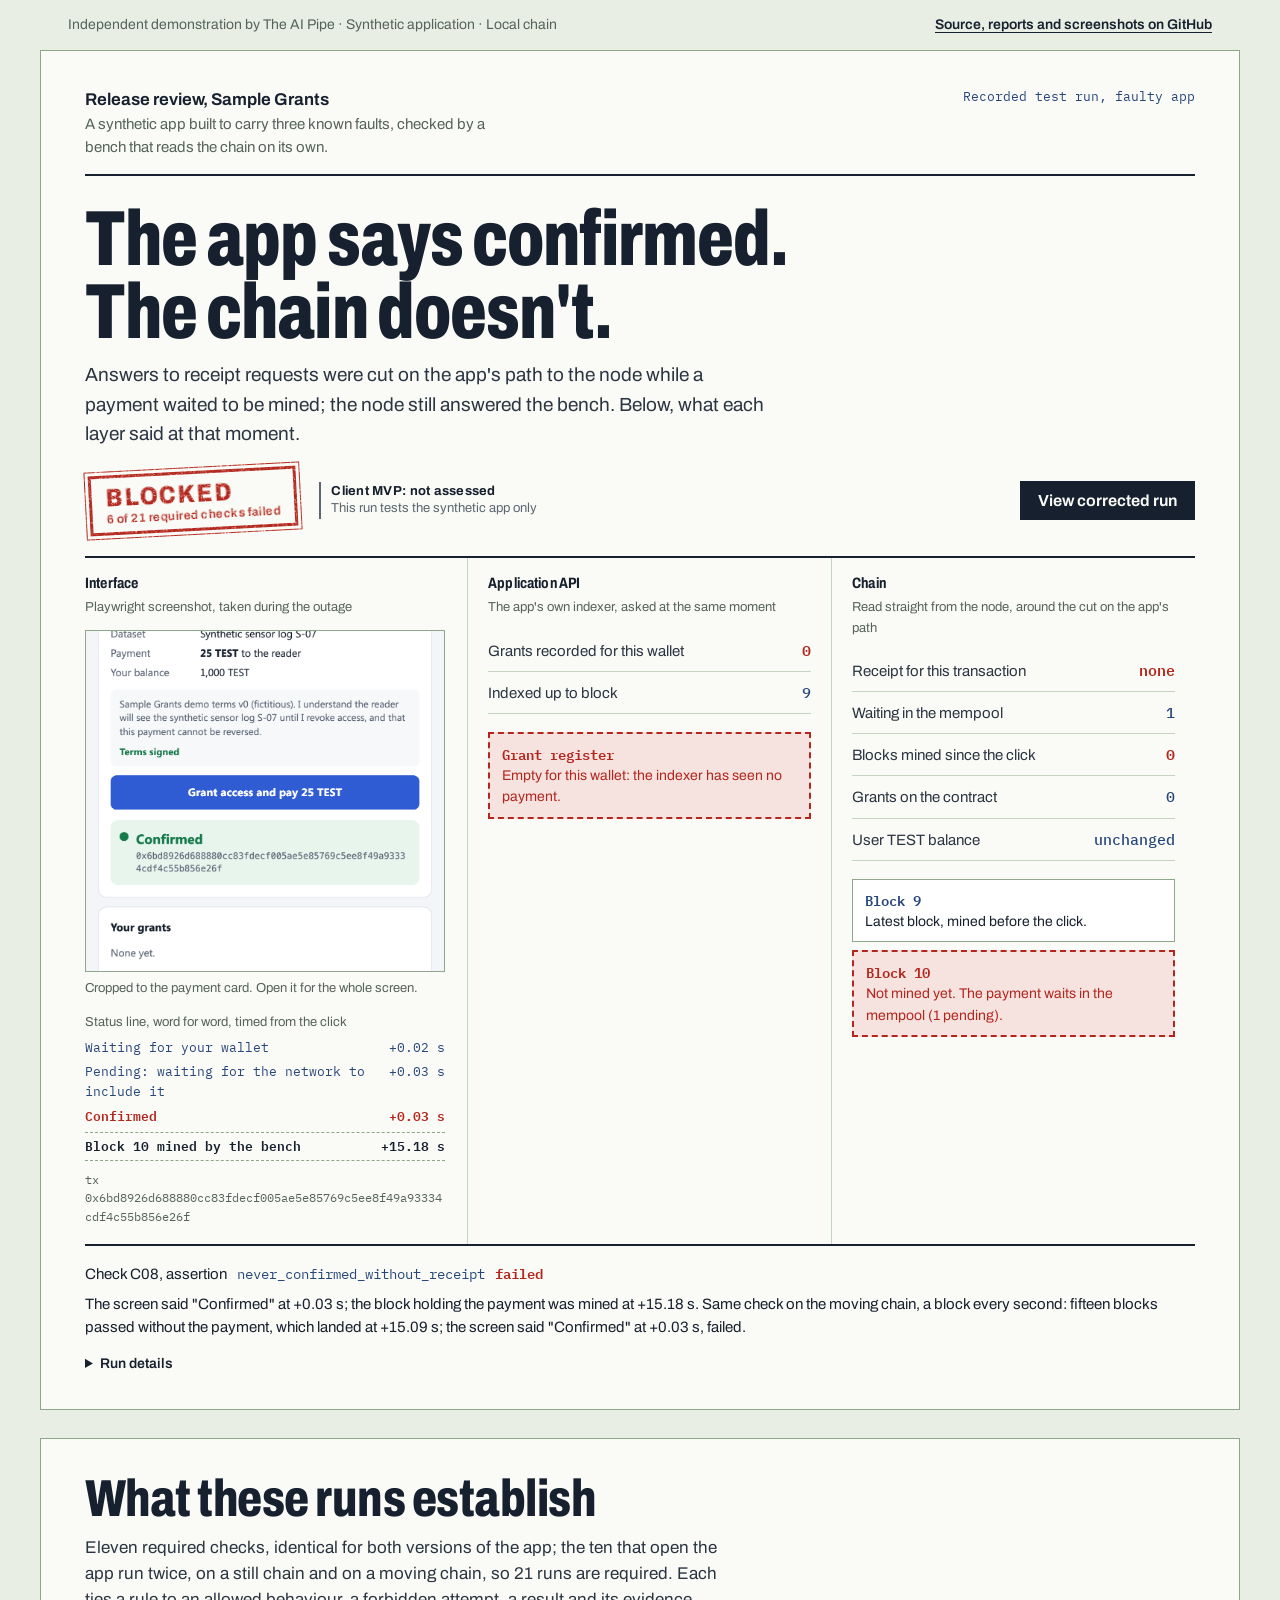
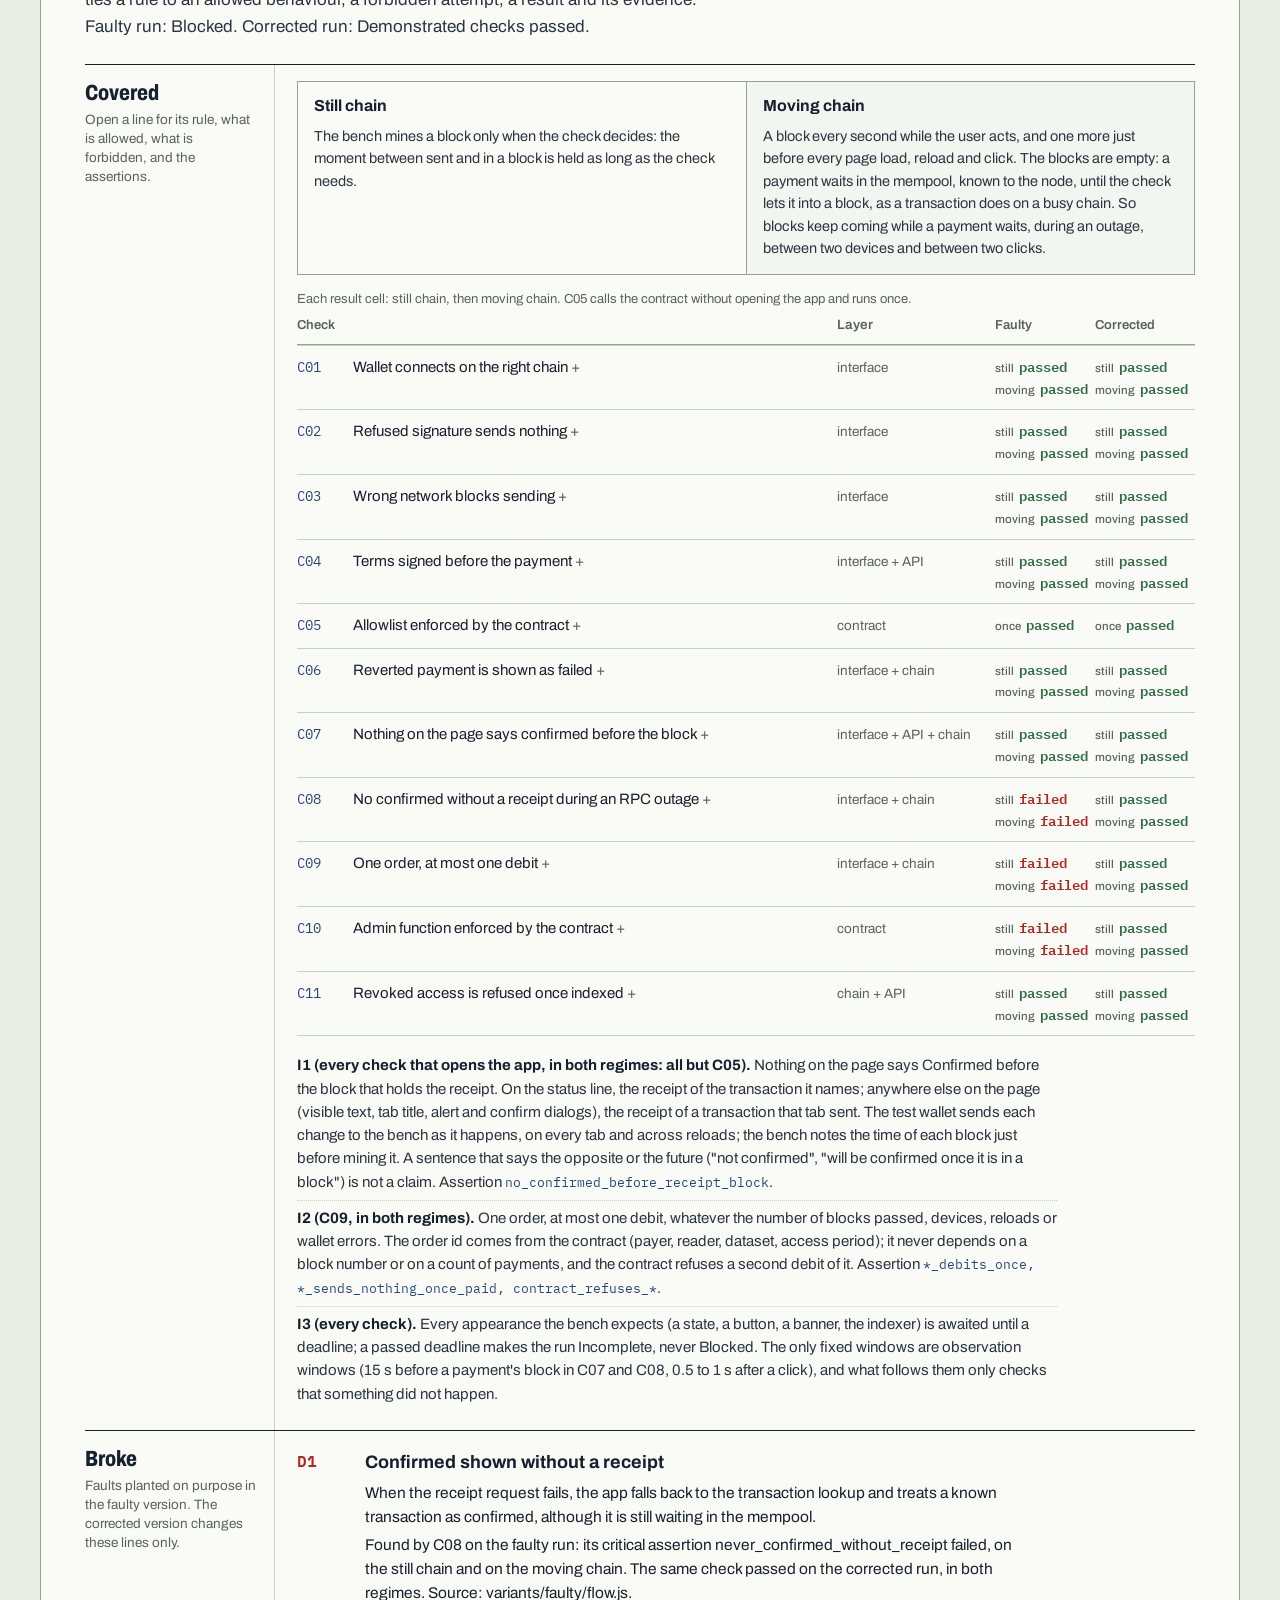
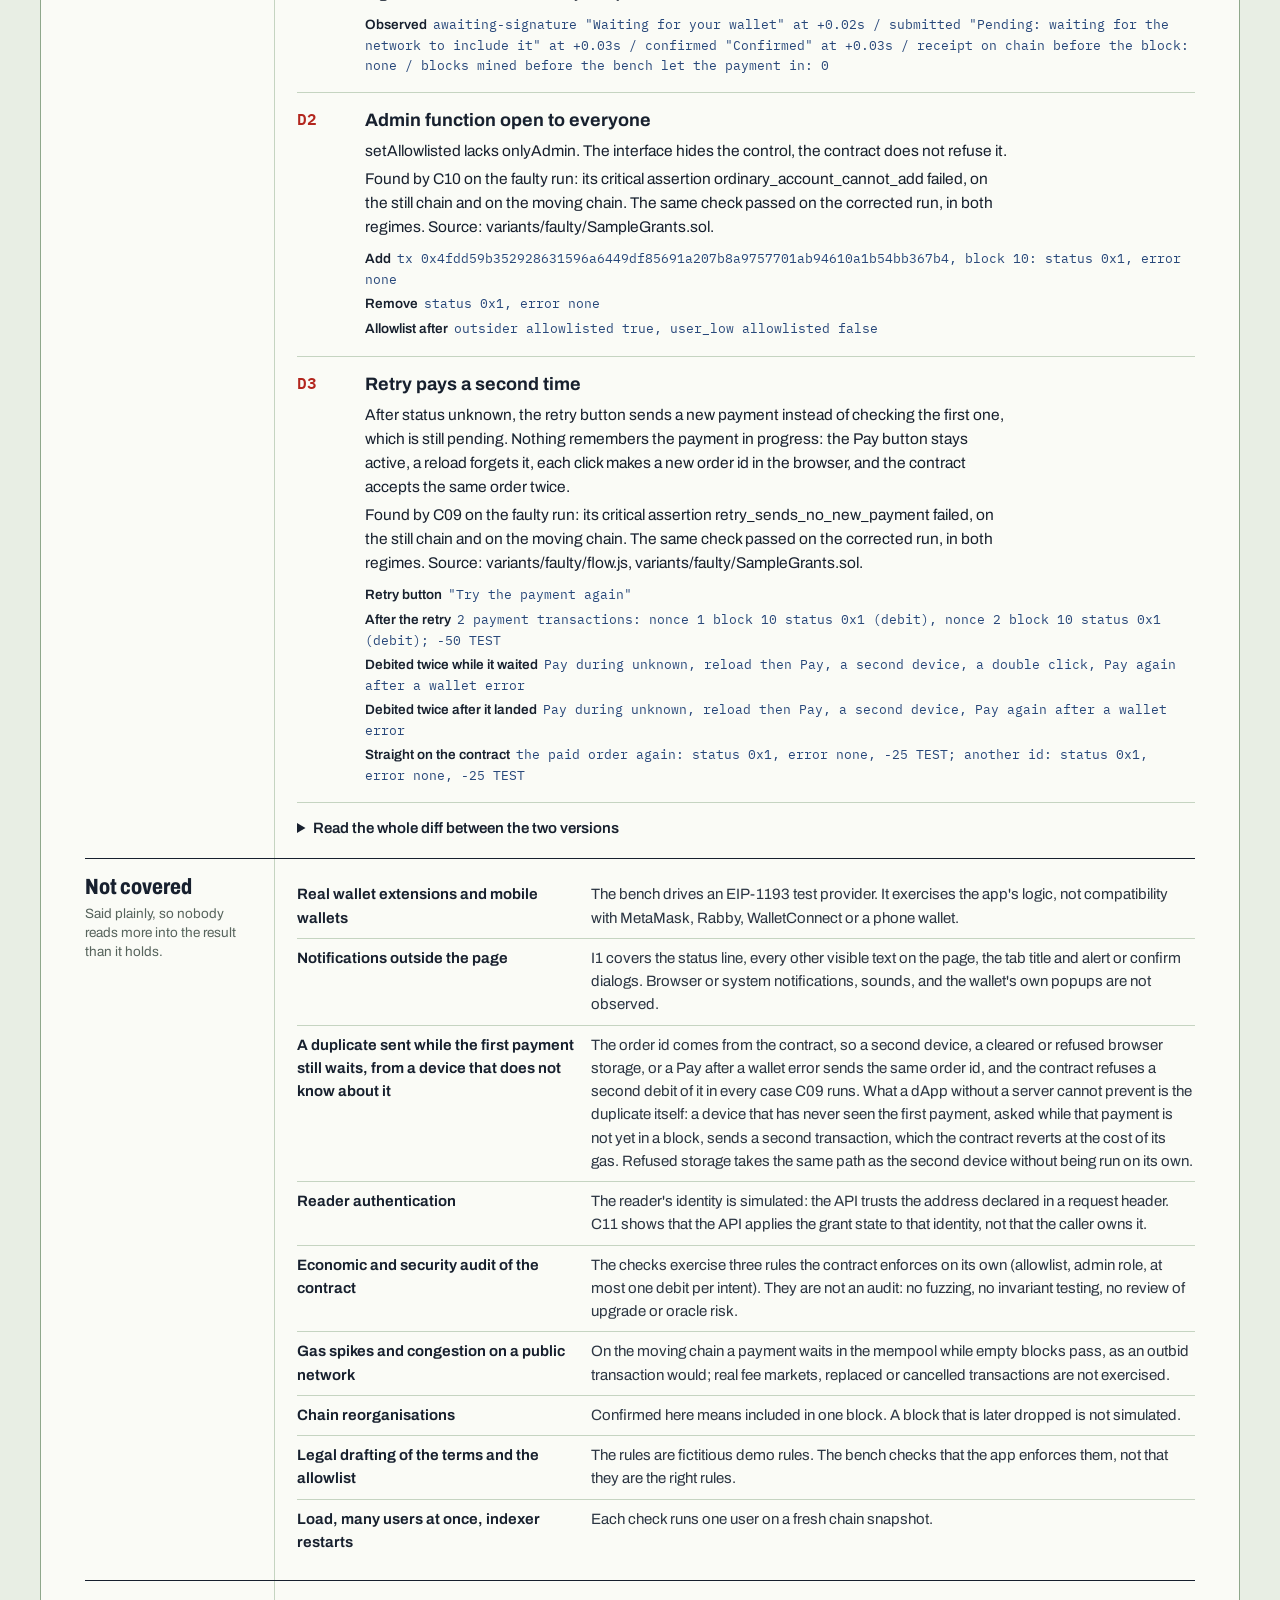
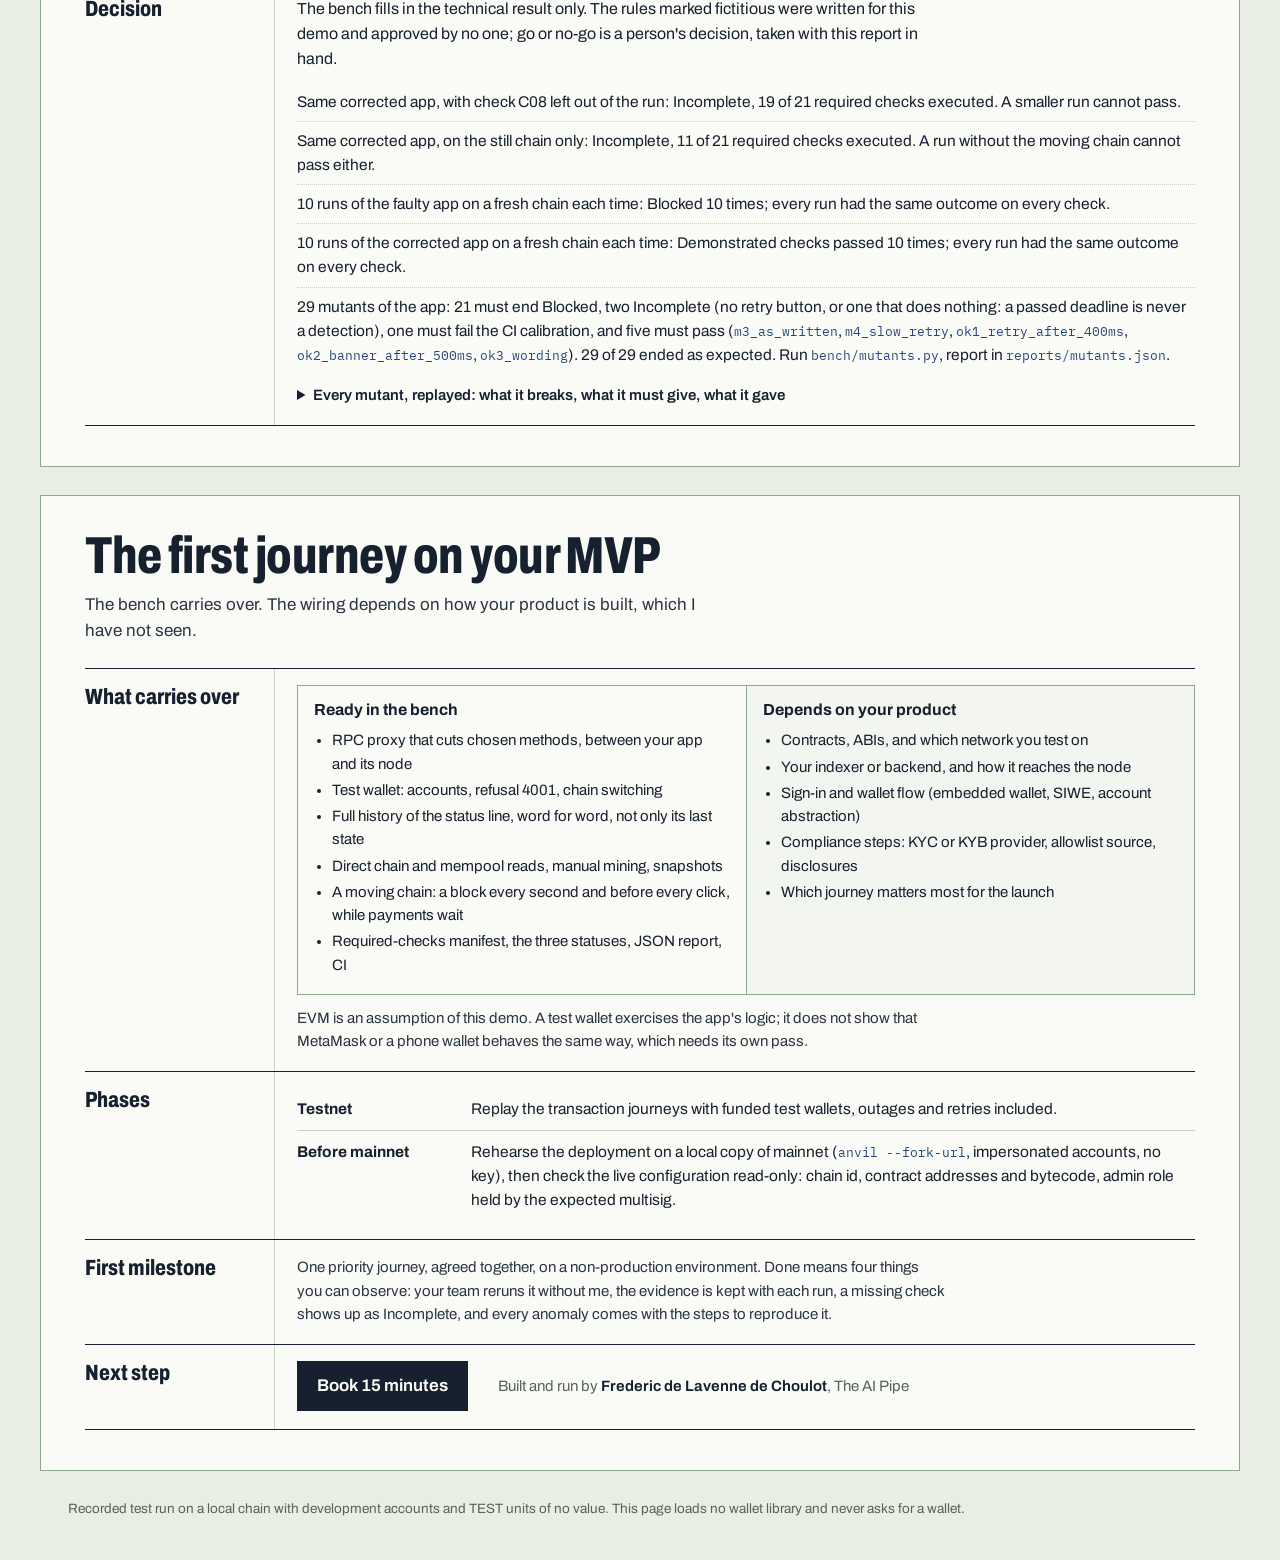
==== commit 557d1201: "Recorded runs on 051f31d in both regimes (faulty, corrected, one check removed, still chain only), 1" ====
--- a/site/index.html
+++ b/site/index.html
@@ -623,8 +623,8 @@
       const late = D3_OTHERS.filter(([n]) => failedAt(n + LANDED)).map(([, k]) => k);
       if (early.length) line('Debited twice while it waited', early.join(', '));
       if (late.length) line('Debited twice after it landed', late.join(', '));
-      const cr = [assertion(rc, 'contract_refuses_same_order'), assertion(rc, 'contract_refuses_other_order_id')];
-      if (cr.some((x) => x && !x.ok)) line('Straight on the contract', cr.filter((x) => x && !x.ok).map((x) => fmt(x.observed)).join('; '));
+      const cr = [['the paid order again', assertion(rc, 'contract_refuses_same_order')], ['another id', assertion(rc, 'contract_refuses_other_order_id')]].filter(([, x]) => x && !x.ok);
+      if (cr.length) line('Straight on the contract', cr.map(([k, x]) => `${k}: ${fmt(x.observed)}`).join('; '));
     }
     body.append(ev);
     d.append(el('span', 'fid', f.id), body);
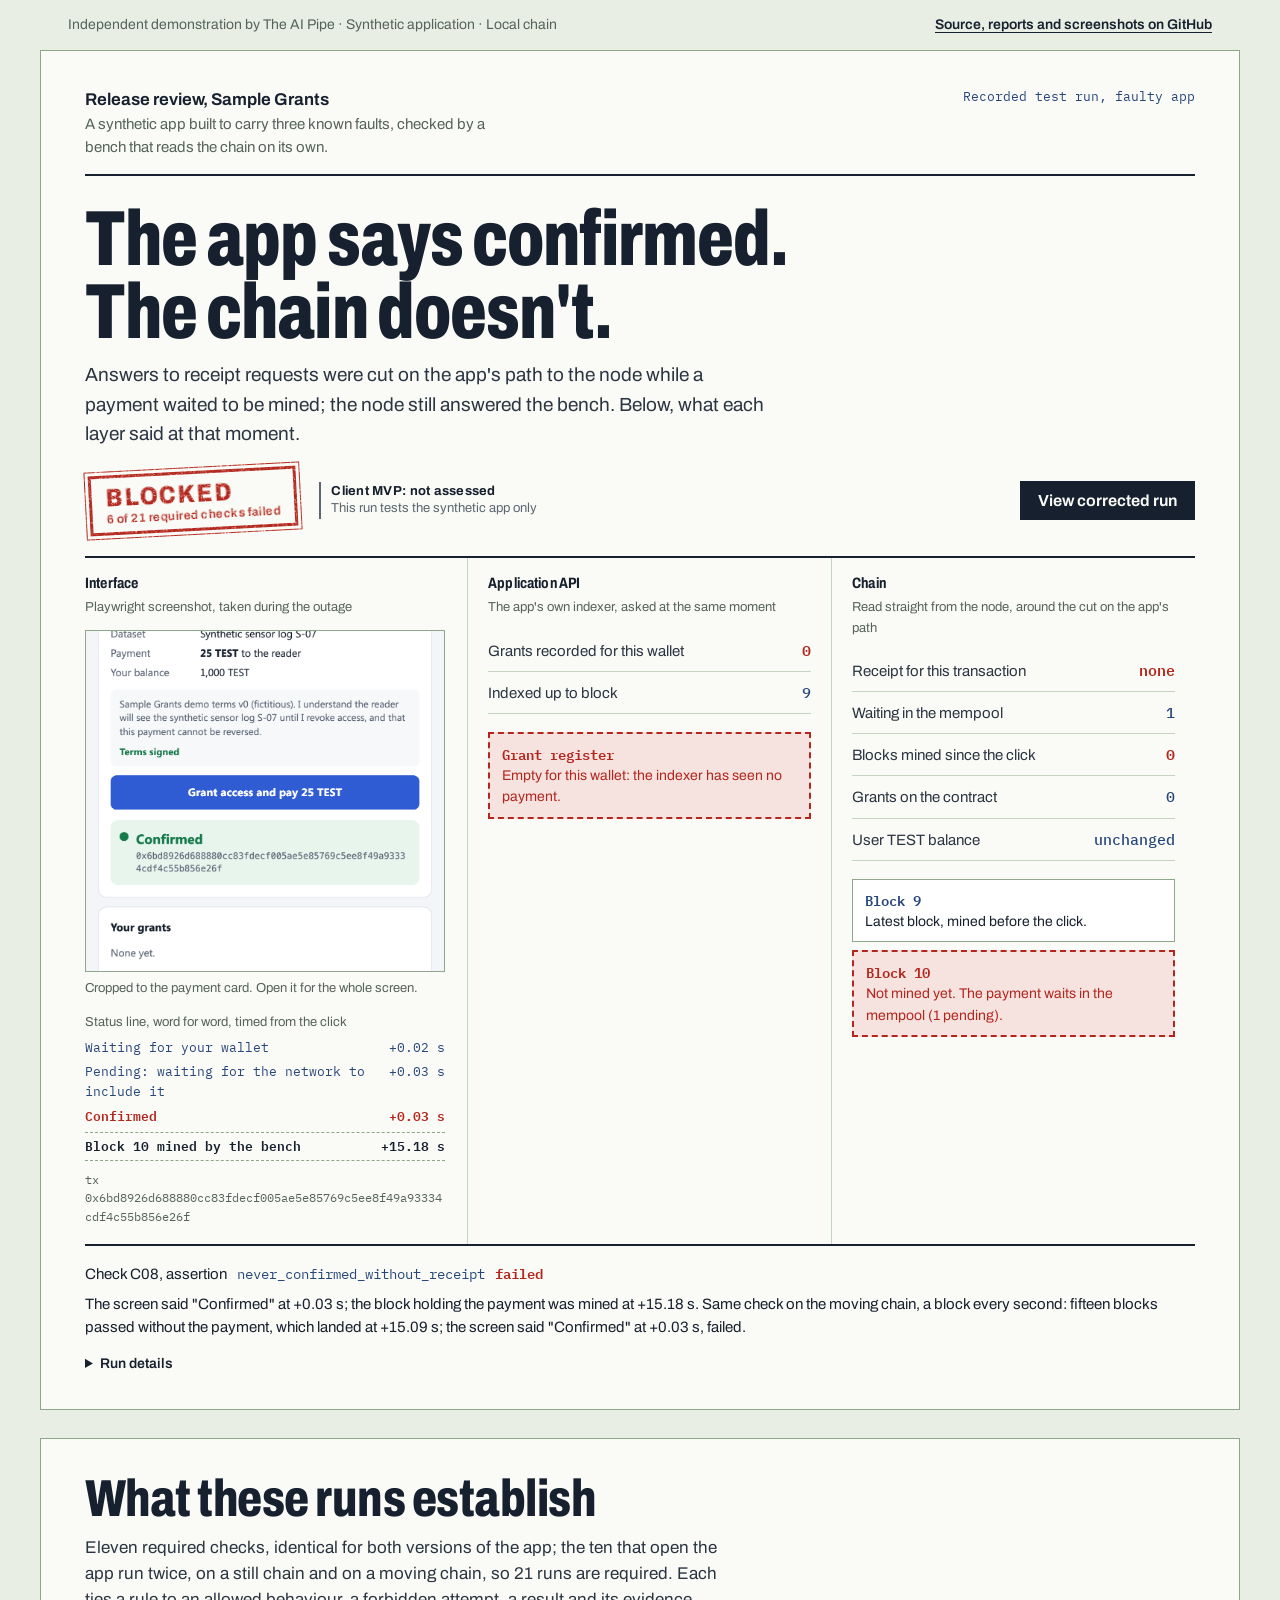
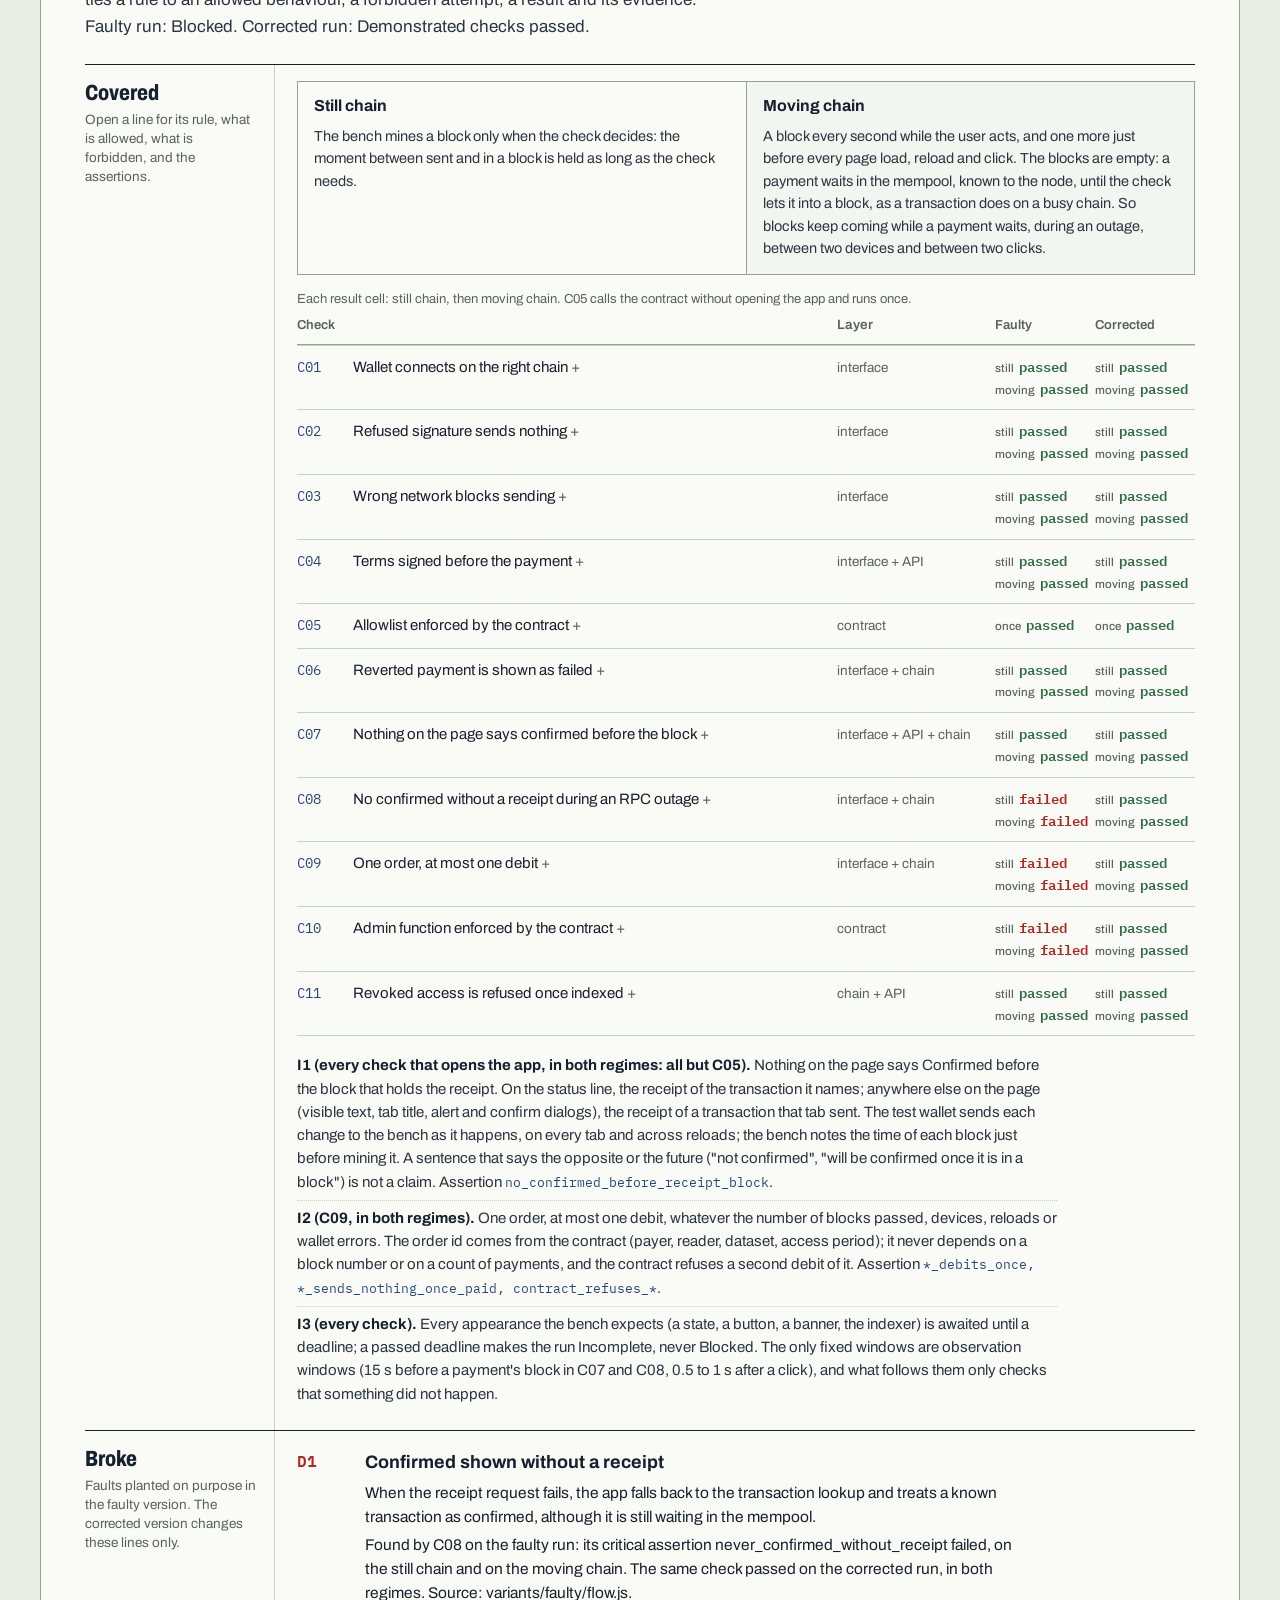
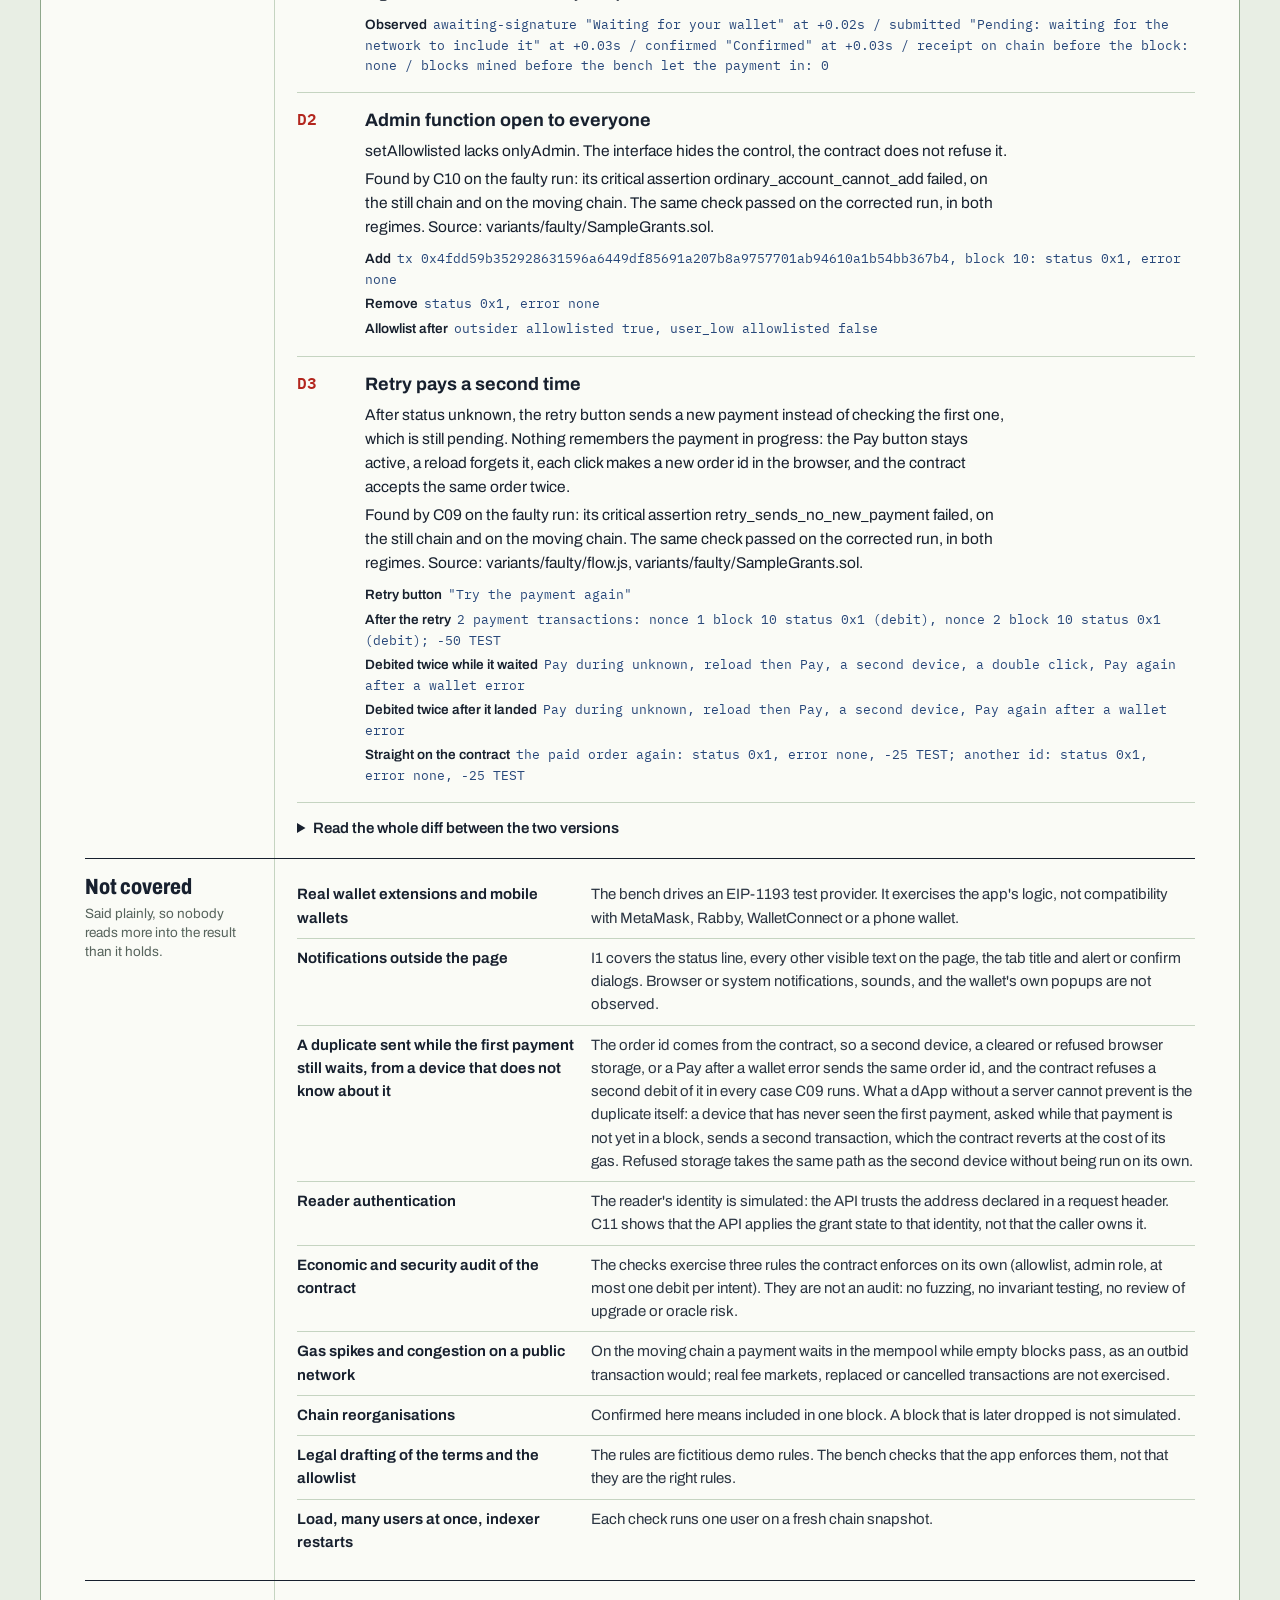
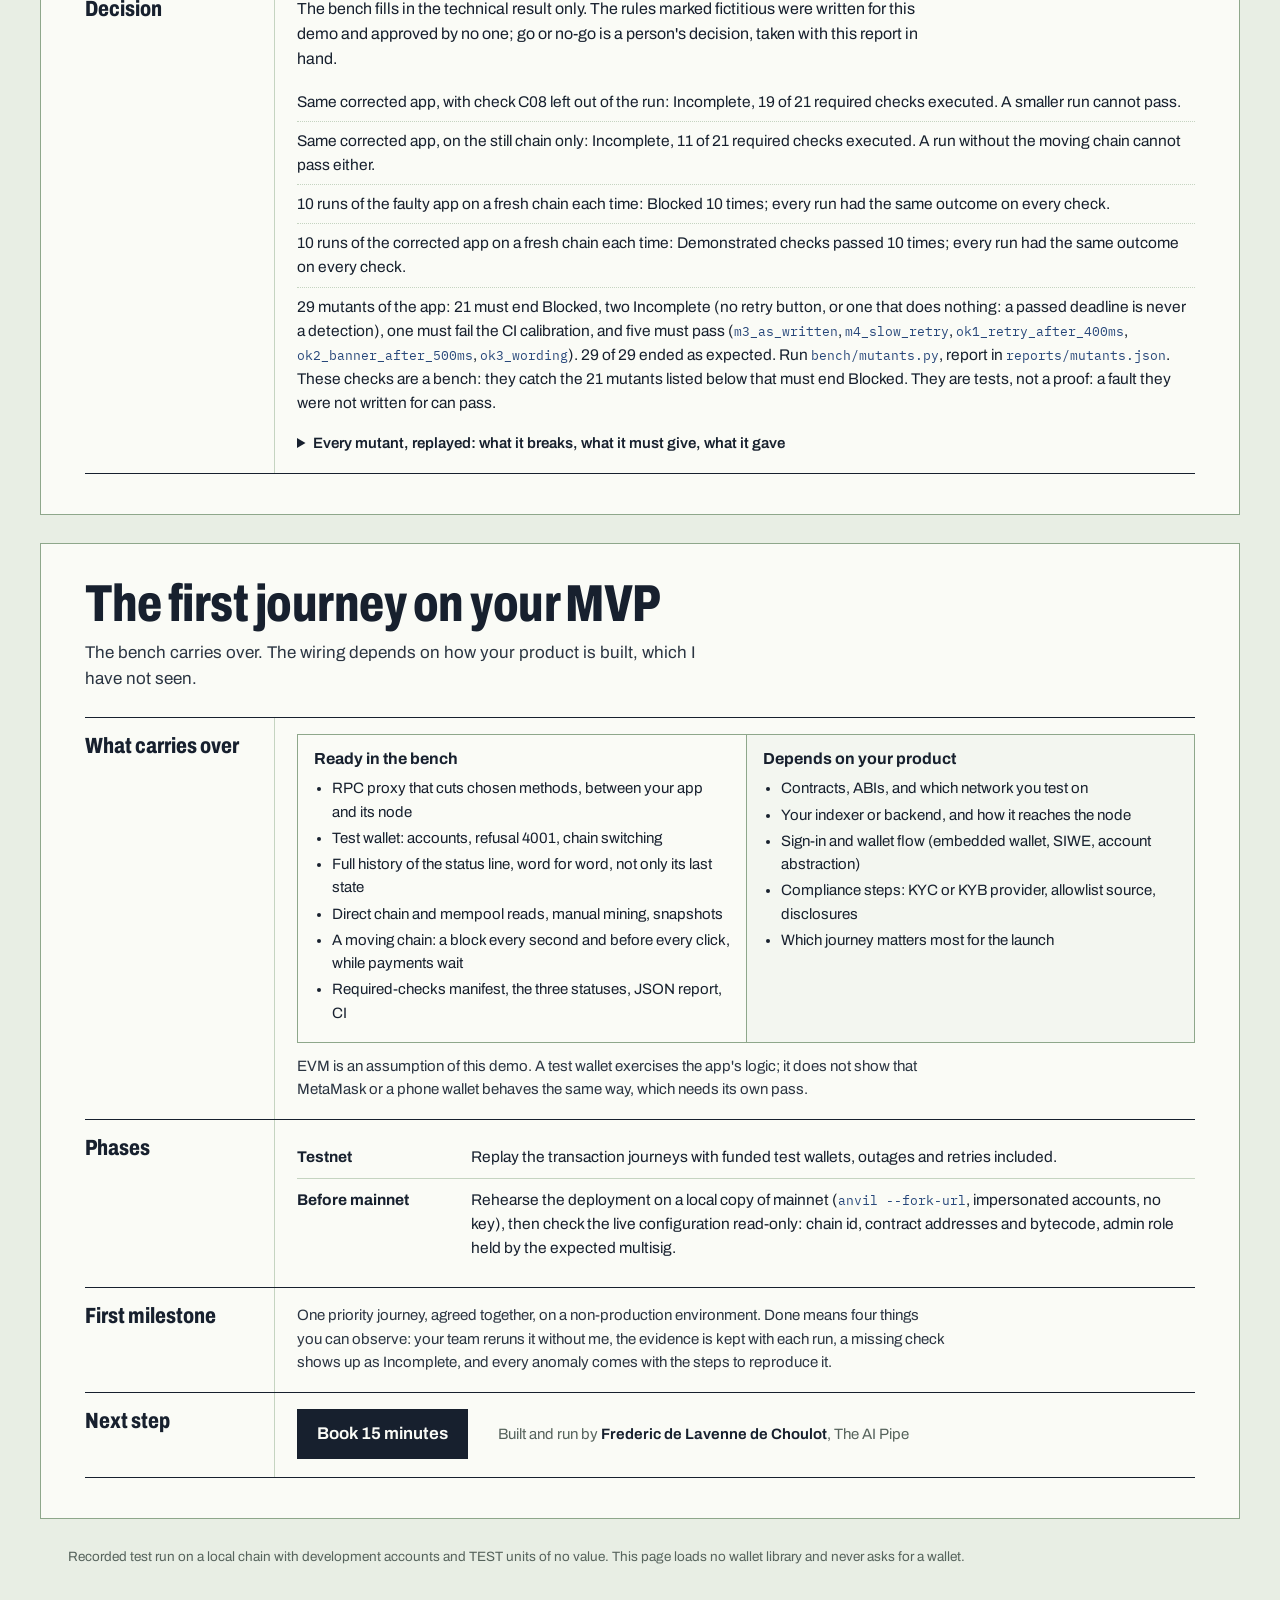
==== commit e3cf1cd9: "I1: the whole status card is watched except its title and hash; outside a named transaction, confirm" ====
--- a/site/index.html
+++ b/site/index.html
@@ -263,7 +263,8 @@
 .muts th, .muts td { text-align: left; padding: 6px 8px 6px 0; border-bottom: 1px dotted var(--rule); vertical-align: top; }
 .muts th { font-size: 12.5px; color: var(--muted); font-weight: 600; }
 .muts td.id { font-family: var(--mono); color: var(--carbon); overflow-wrap: anywhere; width: 28%; }
-.muts td.out { font-family: var(--mono); font-weight: 600; white-space: nowrap; }
+.muts td.out { font-family: var(--mono); font-weight: 600; width: 20%; overflow-wrap: anywhere; }
+.muts td.exp { width: 14%; }
 .muts td.out.bad { color: var(--red); }
 .muts .why { display: block; color: var(--muted); font-size: 13px; margin-top: 2px; }
 @media (max-width: 720px) {
@@ -659,12 +660,14 @@
     const nBlocked = ms.filter((m) => m.expected === 'Blocked').length;
     const nIncomplete = ms.filter((m) => m.expected === 'Incomplete').length;
     const pass = ms.filter((m) => m.expected === 'Demonstrated checks passed');
+    const caught = ms.filter((m) => m.expected === 'Blocked' && m.outcome === 'Blocked').length;
     const li2 = el('li');
     li2.append(document.createTextNode(`${say(ms.length)[0].toUpperCase() + say(ms.length).slice(1)} mutants of the app: ${nBlocked} must end Blocked, `
       + (nIncomplete ? `${say(nIncomplete)} Incomplete (no retry button, or one that does nothing: a passed deadline is never a detection), ` : '')
       + `one must fail the CI calibration, and ${say(pass.length)} must pass (`));
     pass.forEach((m, i) => { if (i) li2.append(document.createTextNode(', ')); li2.append(el('code', null, m.id)); });
-    li2.append(document.createTextNode(`). ${D.mut.as_expected} of ${D.mut.total} ended as expected. Run `), el('code', null, 'bench/mutants.py'), document.createTextNode(', report in '), el('code', null, 'reports/mutants.json'), document.createTextNode('.'));
+    li2.append(document.createTextNode(`). ${D.mut.as_expected} of ${D.mut.total} ended as expected. Run `), el('code', null, 'bench/mutants.py'), document.createTextNode(', report in '), el('code', null, 'reports/mutants.json'),
+      document.createTextNode(`. These checks are a bench: they catch ${caught === nBlocked ? 'the ' + say(nBlocked) : say(caught) + ' of the ' + say(nBlocked)} mutants listed below that must end Blocked. They are tests, not a proof: a fault they were not written for can pass.`));
     $('proofs').append(li2);
     $('mutsum').textContent = `Every mutant, replayed: what it breaks, what it must give, what it gave`;
     const mt = $('muts');
@@ -676,7 +679,7 @@
       const what = el('td', 'what'); what.append(document.createTextNode(m.what));
       if (where) what.append(el('span', 'why', 'Failed checks, ' + where));
       if (m.not_one_debit && m.not_one_debit.length) what.append(el('span', 'why', m.not_one_debit[0]));
-      row.append(id, what, el('td', null, m.expected), el('td', 'out' + (m.as_expected ? '' : ' bad'), m.outcome));
+      row.append(id, what, el('td', 'exp', m.expected), el('td', 'out' + (m.as_expected ? '' : ' bad'), m.id === 'ci_only_d2' && m.as_expected ? 'calibration failed: only D2 detected' : m.outcome));
       mt.append(row);
     }
     $('mutwrap').hidden = false;
